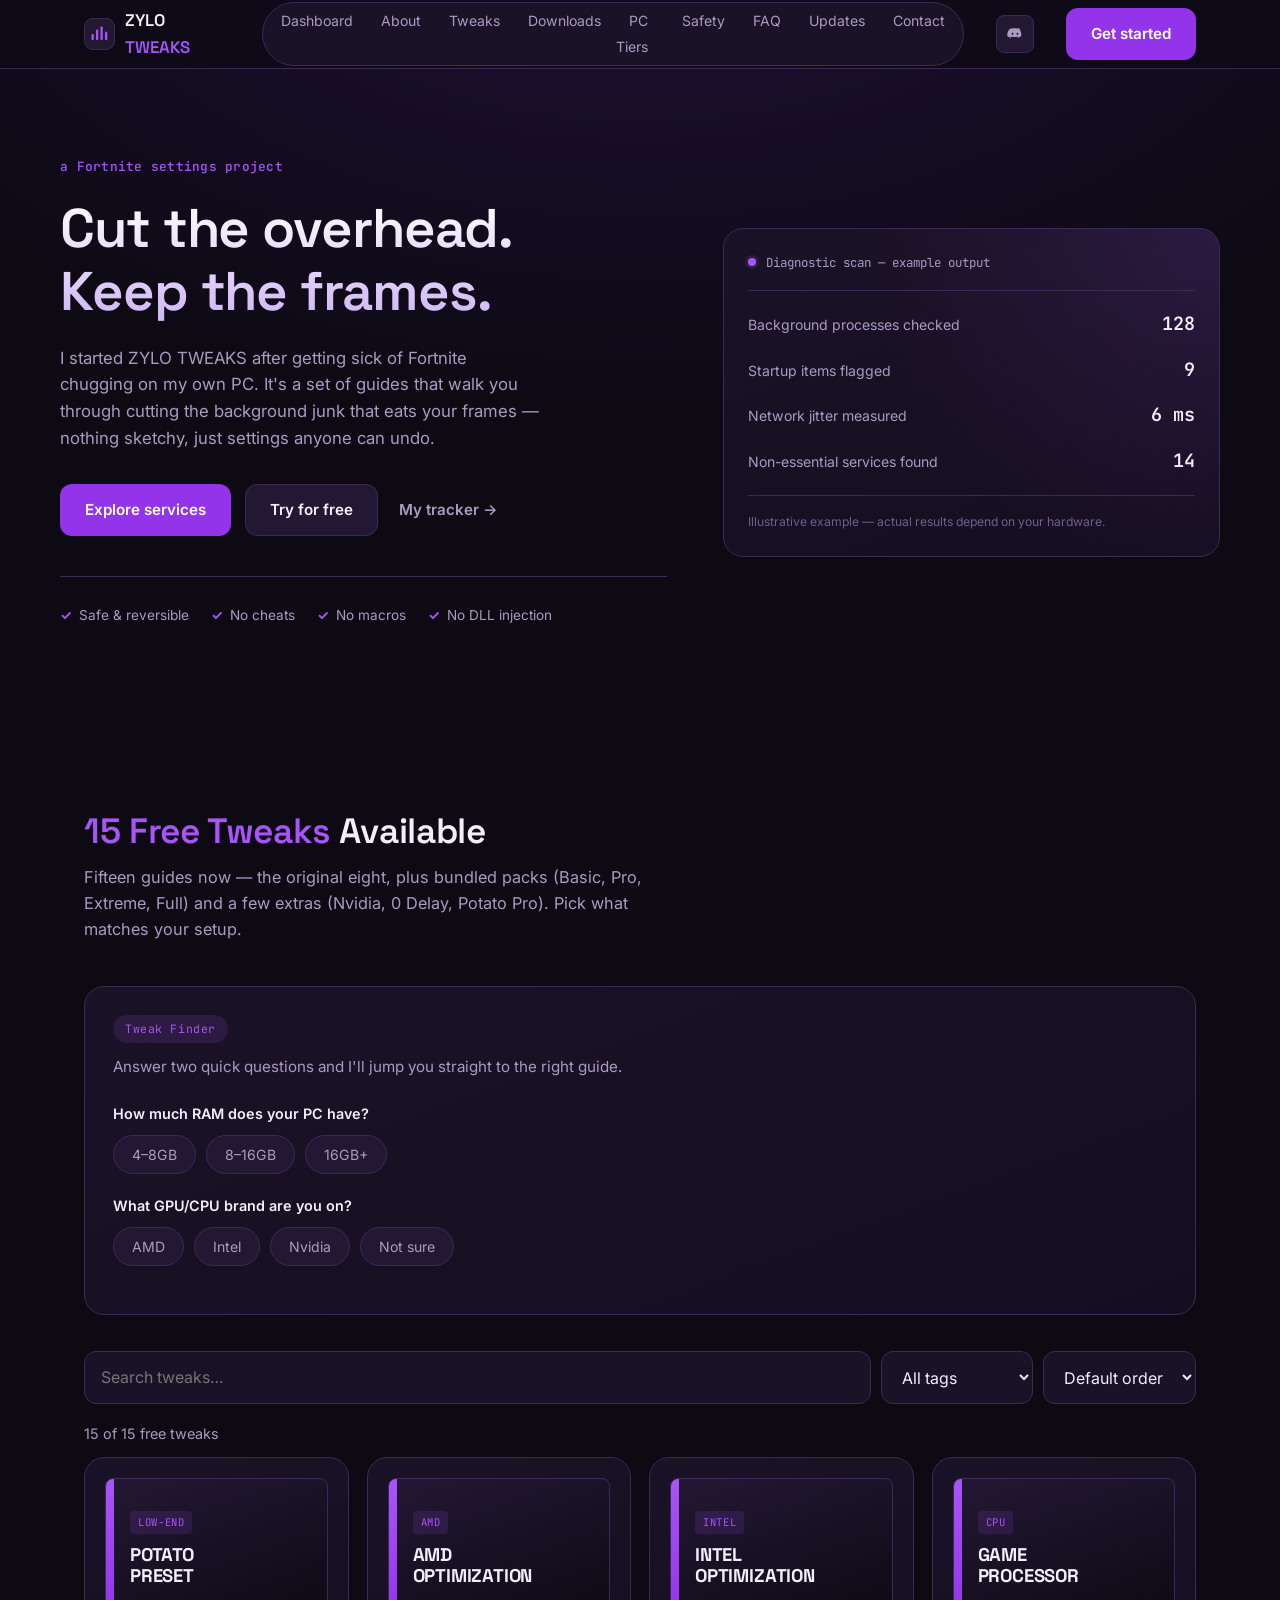
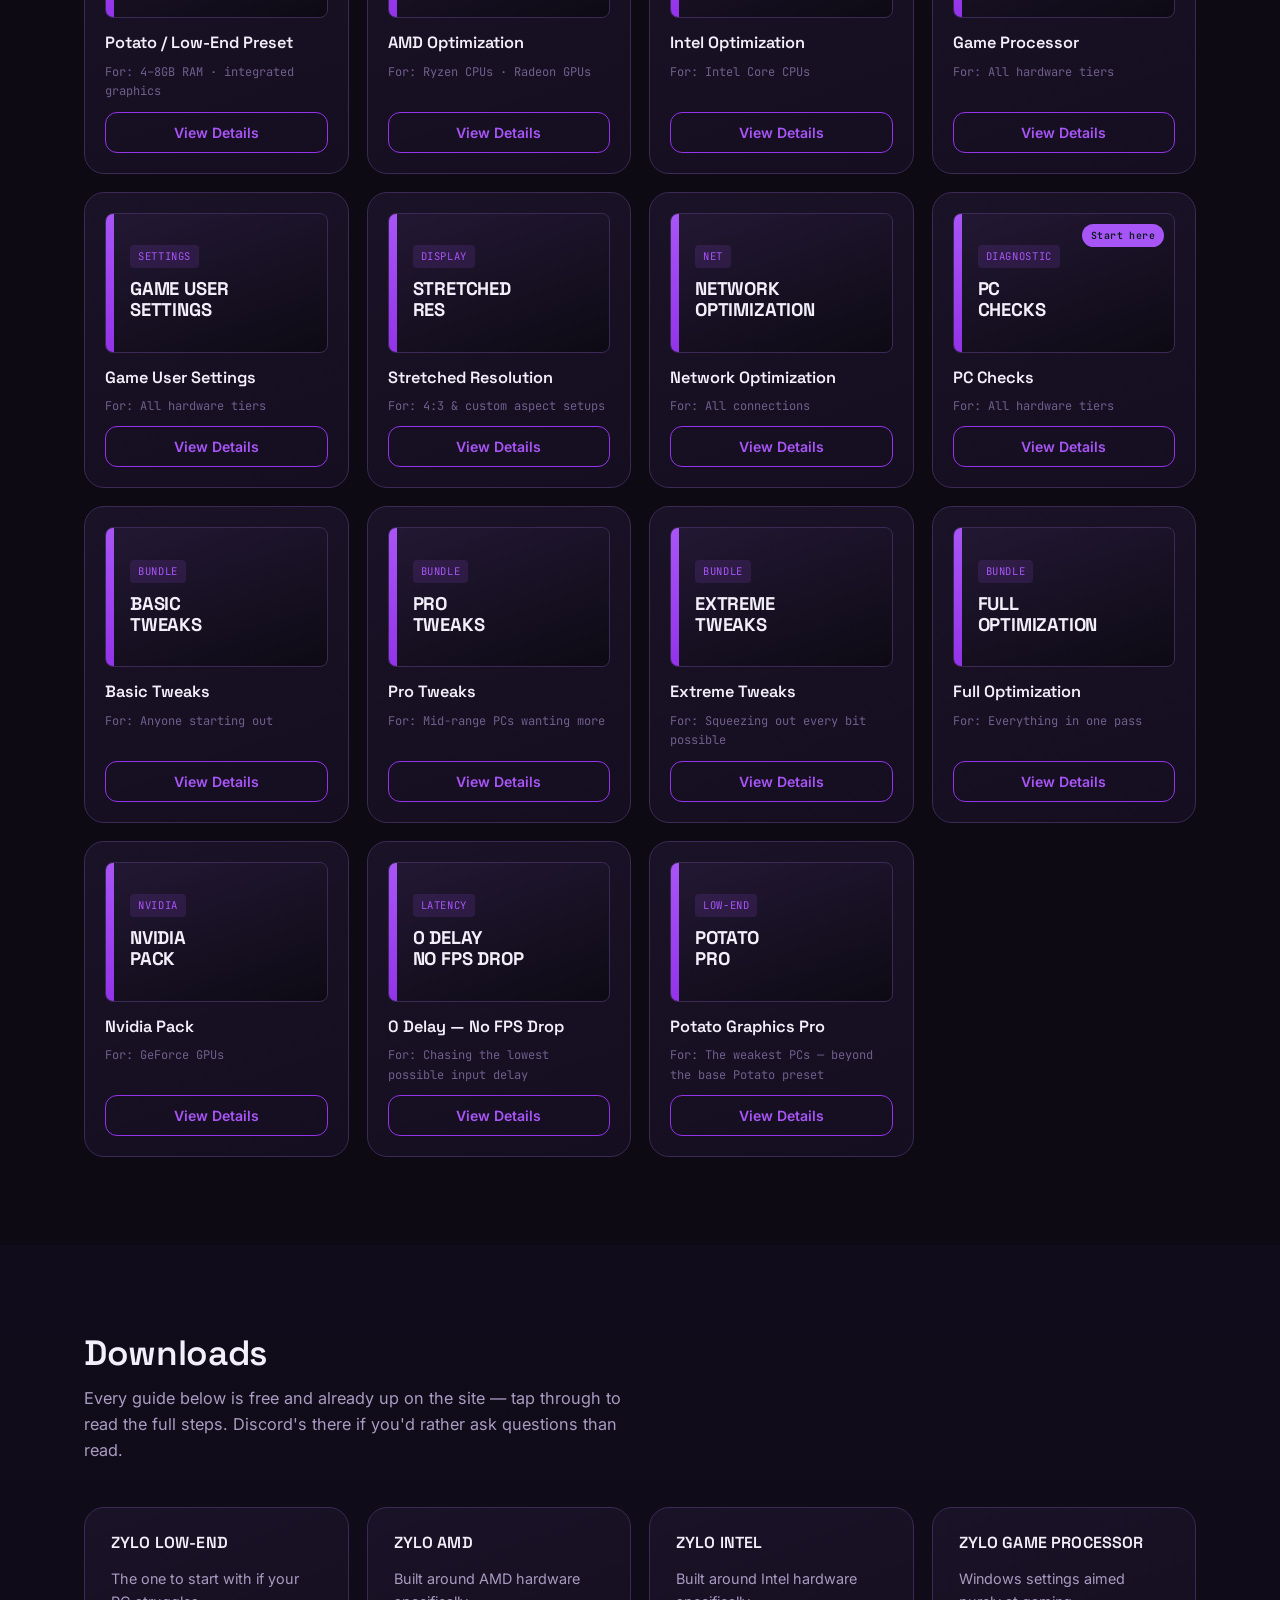
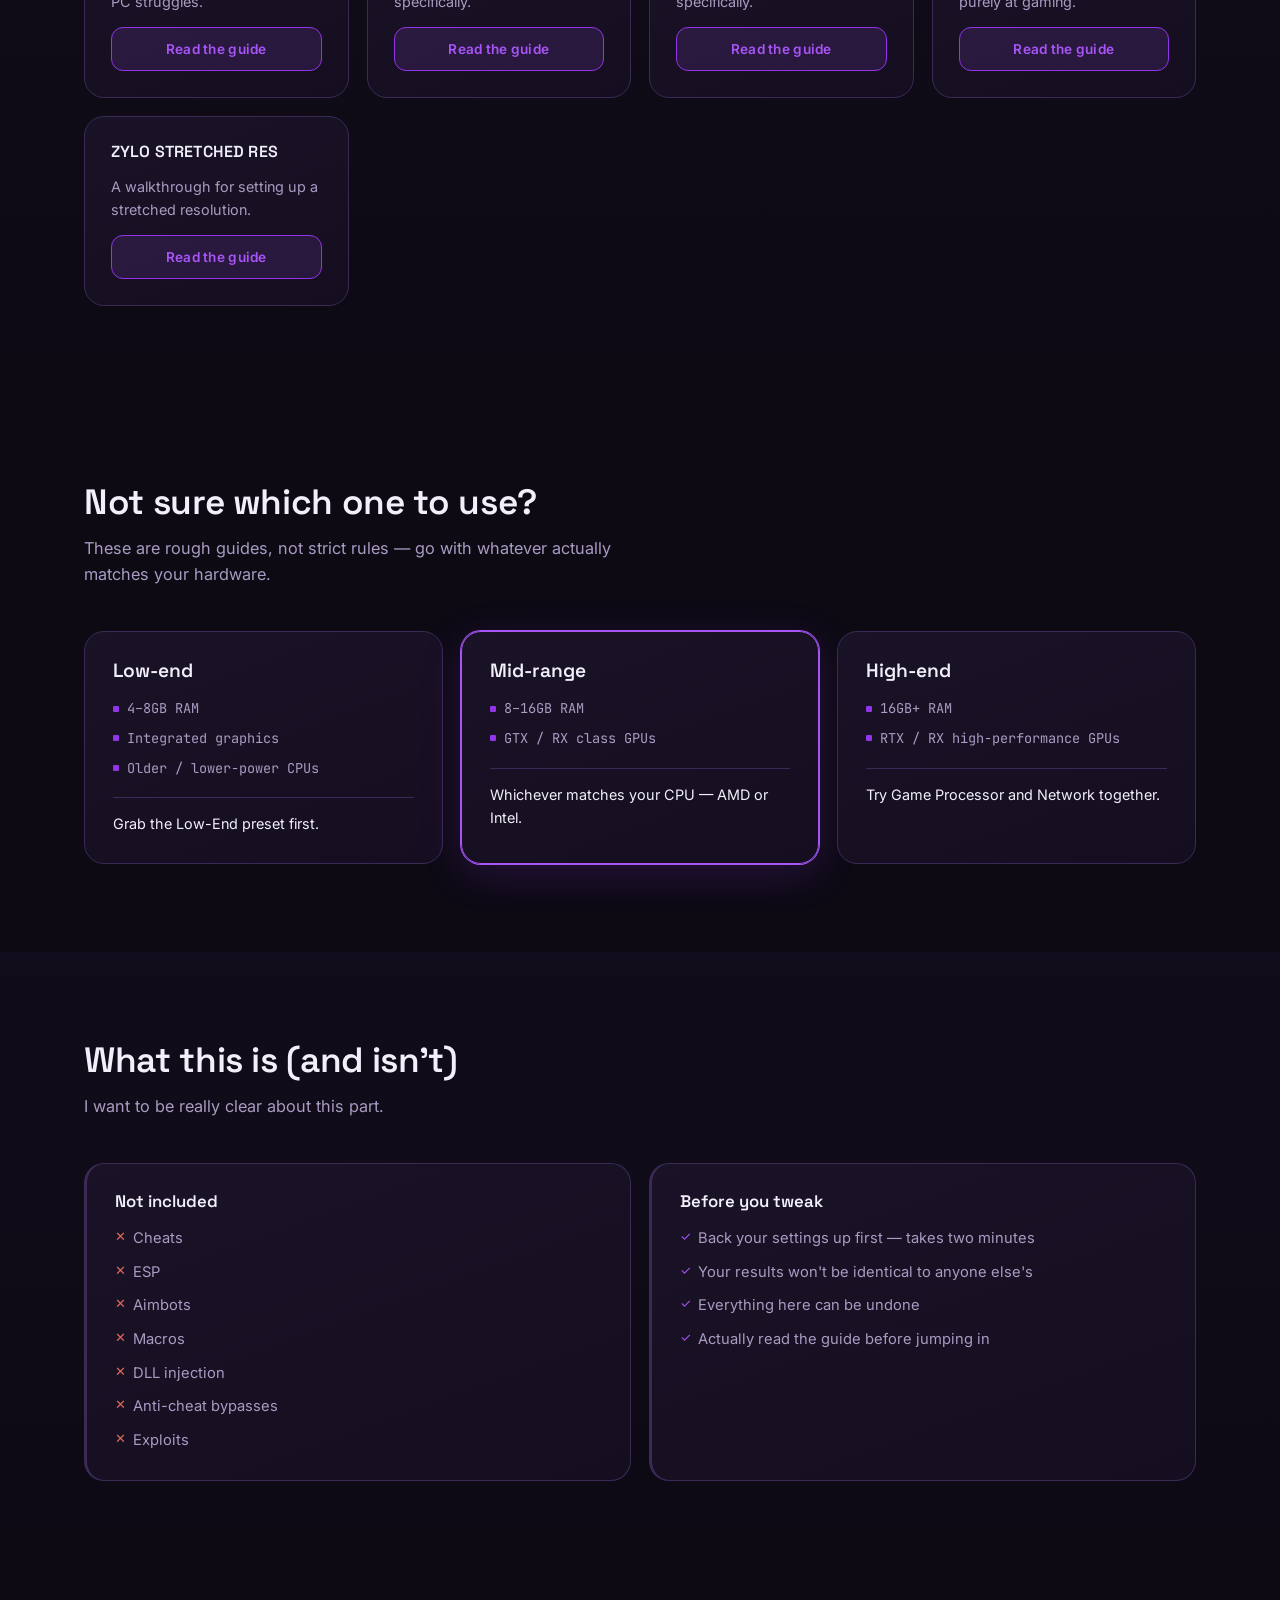
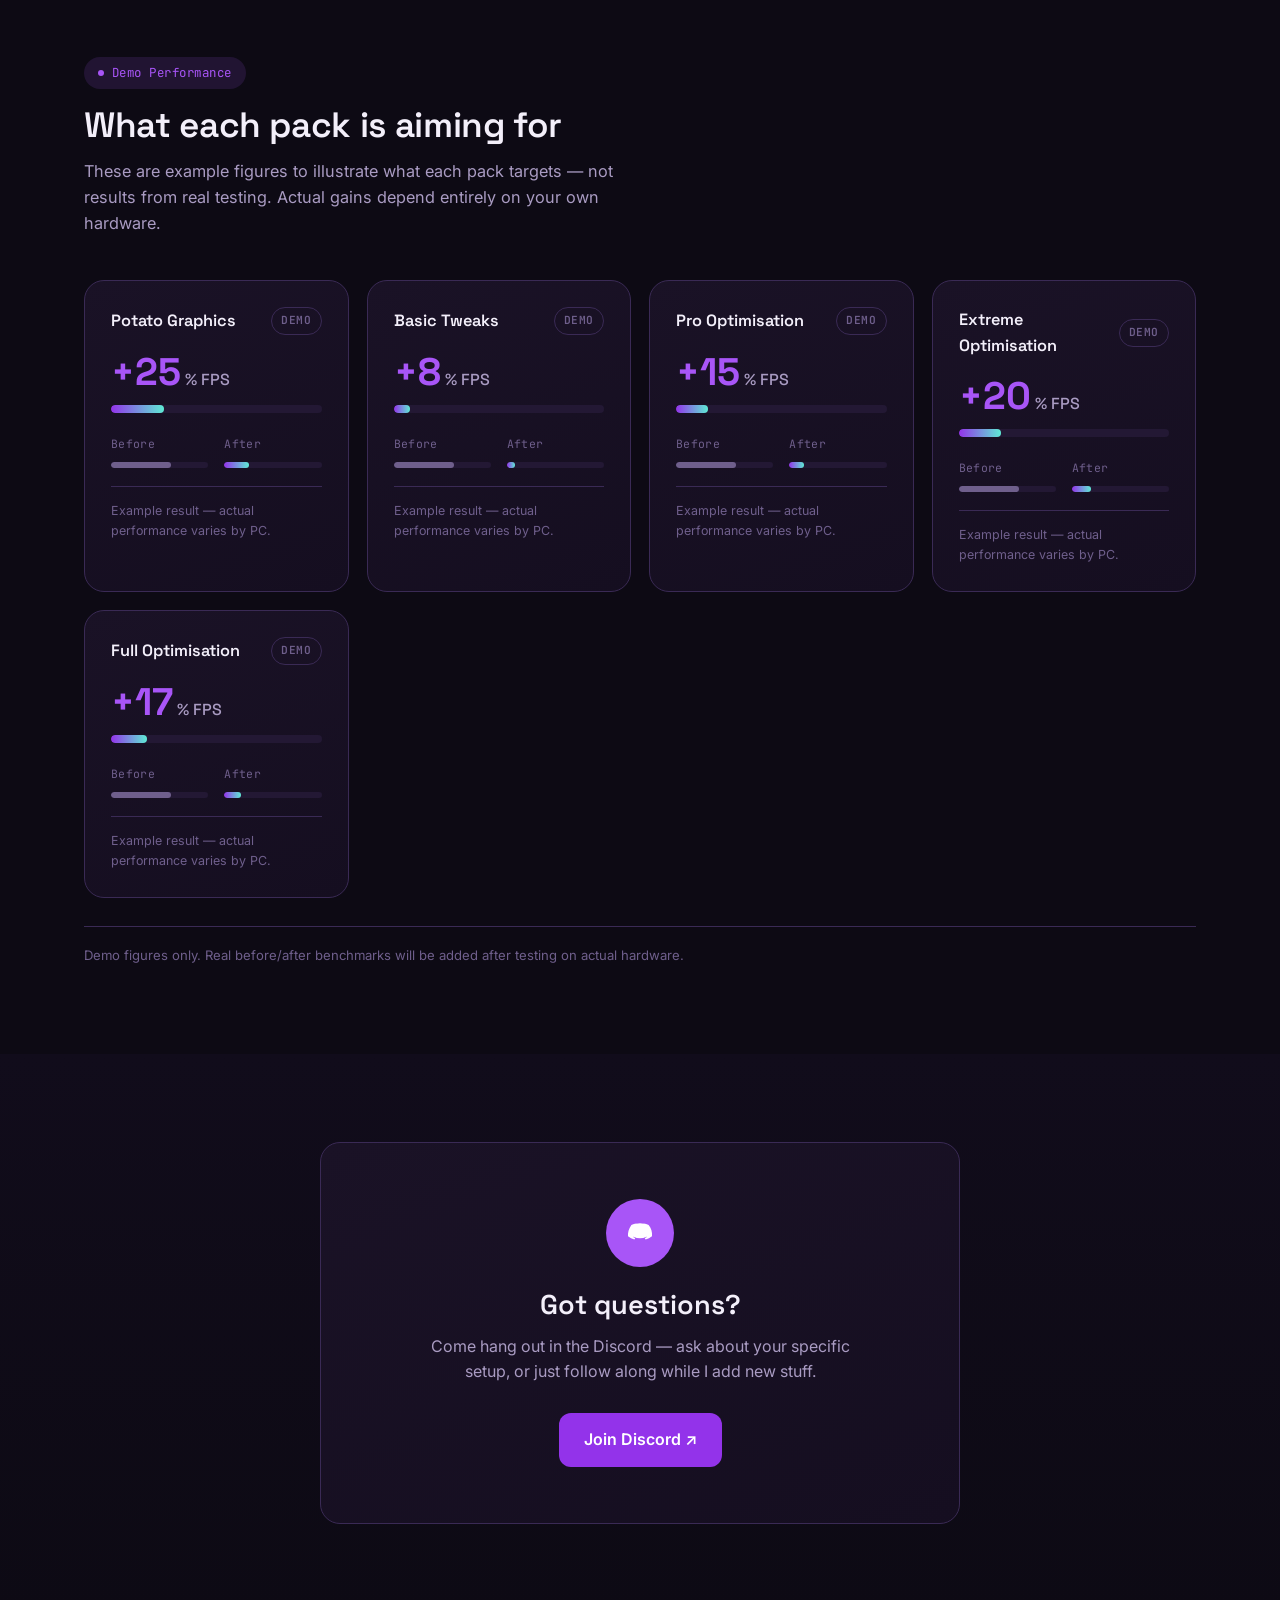
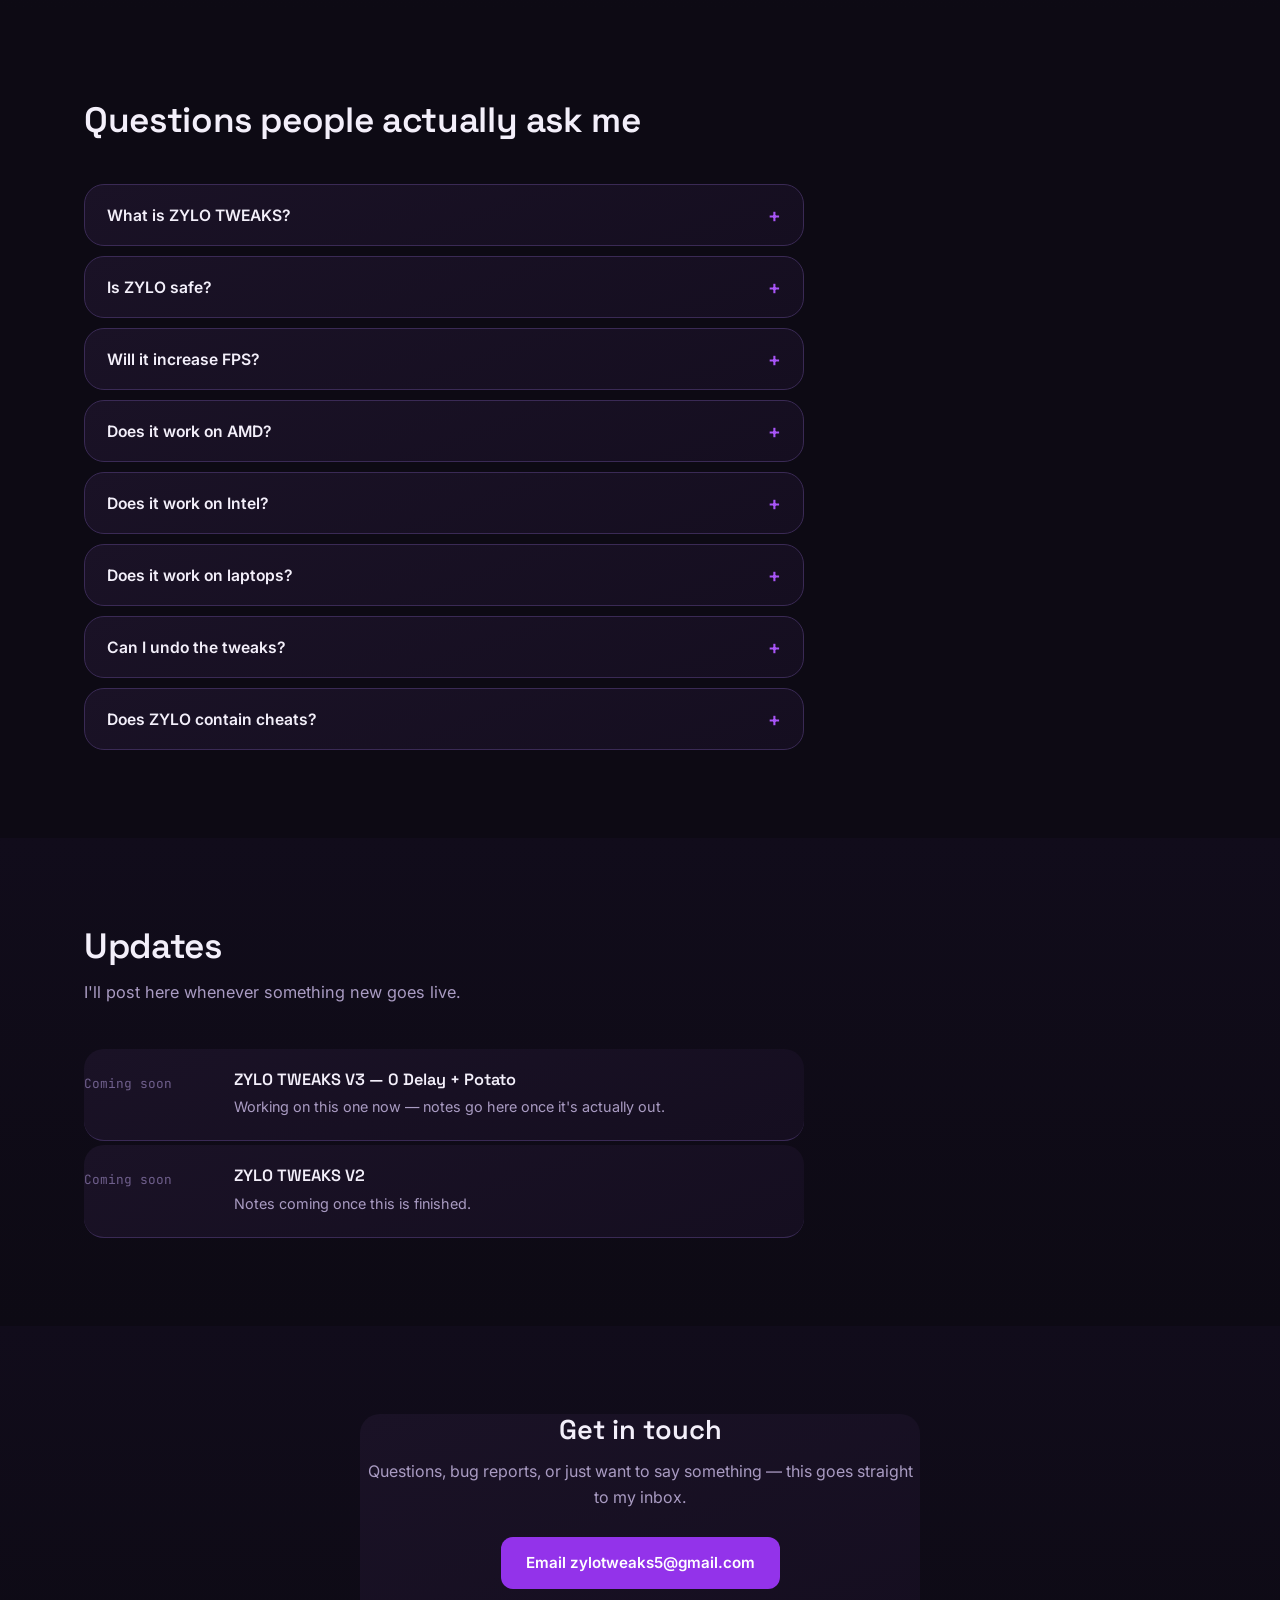
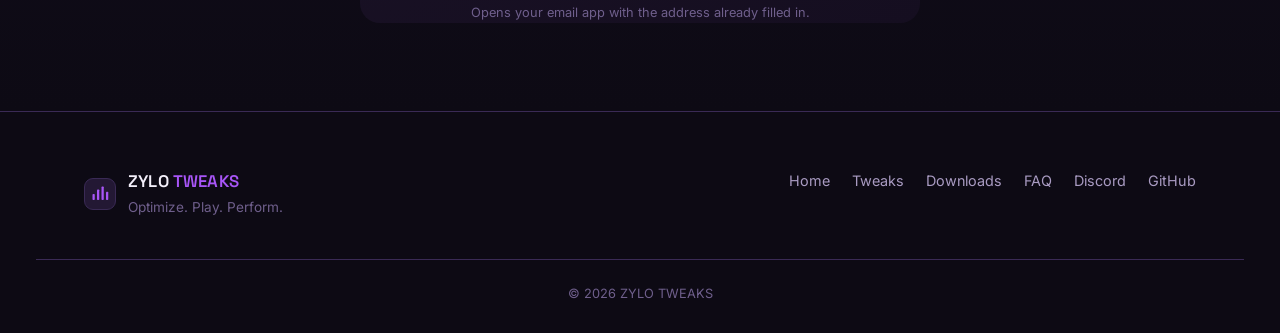
==== index.html @ cbea876d "Add files via upload" ====
<!DOCTYPE html>
<html lang="en">
<head>
<meta charset="UTF-8">
<meta name="viewport" content="width=device-width, initial-scale=1.0, viewport-fit=cover">
<title>ZYLO TWEAKS — Optimize. Play. Perform.</title>
<meta name="description" content="ZYLO TWEAKS — Fortnite PC settings guides that actually explain what they're doing, built for low-end, AMD and Intel setups.">

<!-- Social preview (Discord, Twitter, etc.) -->
<meta property="og:title" content="ZYLO TWEAKS — Optimize. Play. Perform.">
<meta property="og:description" content="Free Fortnite PC settings guides — low-end, AMD, Intel, network and more. Written steps, no scripts, nothing to download and run.">
<meta property="og:type" content="website">
<meta name="twitter:card" content="summary">
<meta name="twitter:title" content="ZYLO TWEAKS — Optimize. Play. Perform.">
<meta name="twitter:description" content="Free Fortnite PC settings guides — low-end, AMD, Intel, network and more.">

<!-- Favicon -->
<link rel="icon" type="image/png" href="[data-uri]">

<link rel="preconnect" href="https://fonts.googleapis.com">
<link rel="preconnect" href="https://fonts.gstatic.com" crossorigin>
<link href="https://fonts.googleapis.com/css2?family=Space+Grotesk:wght@500;600;700&family=Inter:wght@400;500;600;700&family=JetBrains+Mono:wght@400;500;600&display=swap" rel="stylesheet">
<link rel="stylesheet" href="style.css">
<link rel="stylesheet" href="theme-purple.css">
</head>
<body>

<!-- ===== NAVIGATION ===== -->
<header class="site-header" id="site-header">
  <nav class="nav">
    <a href="#top" class="nav-brand">
      <span class="brand-mark" aria-hidden="true">
        <svg viewBox="0 0 24 24" width="18" height="18">
          <rect x="2" y="12" width="3" height="8" rx="1" fill="currentColor"/>
          <rect x="8" y="6" width="3" height="14" rx="1" fill="currentColor"/>
          <rect x="14" y="2" width="3" height="18" rx="1" fill="currentColor"/>
          <rect x="20" y="9" width="3" height="11" rx="1" fill="currentColor"/>
        </svg>
      </span>
      <span class="brand-name">ZYLO <em>TWEAKS</em></span>
    </a>

    <ul class="nav-links" id="nav-links">
      <li><a href="dashboard.html">Dashboard</a></li>
      <li><a href="about.html">About</a></li>
      <li><a href="#tweaks">Tweaks</a></li>
      <li><a href="#downloads">Downloads</a></li>
      <li><a href="#tiers">PC Tiers</a></li>
      <li><a href="#safety">Safety</a></li>
      <li><a href="#faq">FAQ</a></li>
      <li><a href="#updates">Updates</a></li>
      <li><a href="#contact">Contact</a></li>
    </ul>

    <a href="https://discord.gg/zAaH8uxAG" class="icon-btn" aria-label="Discord" target="_blank" rel="noopener">
      <svg width="18" height="18" viewBox="0 0 24 24" fill="currentColor"><path d="M19.5 5.6a16.6 16.6 0 0 0-4-1.2l-.2.4a11.7 11.7 0 0 1 3.5 1.3 13.9 13.9 0 0 0-13.6 0 11.7 11.7 0 0 1 3.5-1.3l-.2-.4a16.6 16.6 0 0 0-4 1.2C2.2 8.6 1.5 11.6 1.7 14.5a16.7 16.7 0 0 0 5 2.6l.6-1a10.8 10.8 0 0 1-1.7-.9l.4-.3a12 12 0 0 0 10 0l.4.3a10.8 10.8 0 0 1-1.7.9l.6 1a16.7 16.7 0 0 0 5-2.6c.4-3.3-.4-6.3-2.3-8.9zM8.7 13.3c-.7 0-1.3-.7-1.3-1.5s.6-1.5 1.3-1.5 1.4.7 1.3 1.5c0 .8-.6 1.5-1.3 1.5zm6.6 0c-.7 0-1.3-.7-1.3-1.5s.6-1.5 1.3-1.5 1.3.7 1.3 1.5-.6 1.5-1.3 1.5z"/></svg>
    </a>
    <a href="#downloads" class="btn btn-solid nav-cta">Get started</a>

    <button class="hamburger" id="hamburger" aria-label="Toggle menu" aria-expanded="false" aria-controls="nav-links">
      <span></span><span></span><span></span>
    </button>
  </nav>
</header>

<main id="top">

  <!-- ===== HERO ===== -->
  <section class="hero">
    <div class="hero-inner">

      <div class="hero-copy">
        <p class="hero-eyebrow">a Fortnite settings project</p>
        <h1 class="hero-title">Cut the overhead.<br>Keep the frames.</h1>
        <p class="hero-desc">
          I started ZYLO TWEAKS after getting sick of Fortnite chugging on my own PC.
          It's a set of guides that walk you through cutting the background junk that eats
          your frames — nothing sketchy, just settings anyone can undo.
        </p>

        <div class="hero-actions">
          <a href="#tweaks" class="btn btn-primary">Explore services</a>
          <a href="https://discord.gg/zAaH8uxAG" class="btn btn-secondary" target="_blank" rel="noopener">Try for free</a>
          <a href="dashboard.html" class="btn btn-text">My tracker →</a>
        </div>

        <ul class="trust-bar">
          <li><span class="trust-icon">✓</span> Safe &amp; reversible</li>
          <li><span class="trust-icon">✓</span> No cheats</li>
          <li><span class="trust-icon">✓</span> No macros</li>
          <li><span class="trust-icon">✓</span> No DLL injection</li>
        </ul>
      </div>

      <div class="scan-panel" role="img" aria-label="Example diagnostic scan output">
        <div class="scan-head">
          <span class="scan-dot" aria-hidden="true"></span>
          <span>Diagnostic scan — example output</span>
        </div>
        <ul class="scan-rows">
          <li>
            <span class="scan-label">Background processes checked</span>
            <span class="scan-value" data-count-to="128">0</span>
          </li>
          <li>
            <span class="scan-label">Startup items flagged</span>
            <span class="scan-value" data-count-to="9">0</span>
          </li>
          <li>
            <span class="scan-label">Network jitter measured</span>
            <span class="scan-value" data-count-to="6" data-suffix=" ms">0</span>
          </li>
          <li>
            <span class="scan-label">Non-essential services found</span>
            <span class="scan-value" data-count-to="14">0</span>
          </li>
        </ul>
        <p class="scan-caption">Illustrative example — actual results depend on your hardware.</p>
      </div>

    </div>
  </section>

  <!-- ===== TWEAKS ===== -->
  <section class="section" id="tweaks">
    <div class="section-inner">
      <div class="section-head">
        <h2><span>15 Free Tweaks</span> Available</h2>
        <p>Fifteen guides now — the original eight, plus bundled packs (Basic, Pro, Extreme, Full) and a few extras (Nvidia, 0 Delay, Potato Pro). Pick what matches your setup.</p>
      </div>

      <div class="finder">
        <div class="finder-head">
          <span class="finder-badge">Tweak Finder</span>
          <p>Answer two quick questions and I'll jump you straight to the right guide.</p>
        </div>

        <div class="finder-body">
          <div class="finder-question">
            <label>How much RAM does your PC have?</label>
            <div class="finder-options" data-group="ram">
              <button type="button" class="finder-opt" data-value="low">4–8GB</button>
              <button type="button" class="finder-opt" data-value="mid">8–16GB</button>
              <button type="button" class="finder-opt" data-value="high">16GB+</button>
            </div>
          </div>

          <div class="finder-question">
            <label>What GPU/CPU brand are you on?</label>
            <div class="finder-options" data-group="brand">
              <button type="button" class="finder-opt" data-value="amd">AMD</button>
              <button type="button" class="finder-opt" data-value="intel">Intel</button>
              <button type="button" class="finder-opt" data-value="nvidia">Nvidia</button>
              <button type="button" class="finder-opt" data-value="unsure">Not sure</button>
            </div>
          </div>

          <div class="finder-result" id="finder-result" aria-live="polite"></div>
        </div>
      </div>

      <div class="card-grid">

        <article class="tweak-card">
          <div class="tweak-box">
            <span class="tweak-box-spine"></span>
            <span class="tweak-box-tag">LOW-END</span>
            <span class="tweak-box-title">POTATO<br>PRESET</span>
          </div>
          <h3>Potato / Low-End Preset</h3>
          <p class="tweak-meta">For: 4–8GB RAM · integrated graphics</p>
          <button class="btn btn-details" onclick="window.zyloOpenTweak && window.zyloOpenTweak('low-end')" data-open-tweak="low-end">View Details</button>
        </article>

        <article class="tweak-card">
          <div class="tweak-box">
            <span class="tweak-box-spine"></span>
            <span class="tweak-box-tag">AMD</span>
            <span class="tweak-box-title">AMD<br>OPTIMIZATION</span>
          </div>
          <h3>AMD Optimization</h3>
          <p class="tweak-meta">For: Ryzen CPUs · Radeon GPUs</p>
          <button class="btn btn-details" onclick="window.zyloOpenTweak && window.zyloOpenTweak('amd')" data-open-tweak="amd">View Details</button>
        </article>

        <article class="tweak-card">
          <div class="tweak-box">
            <span class="tweak-box-spine"></span>
            <span class="tweak-box-tag">INTEL</span>
            <span class="tweak-box-title">INTEL<br>OPTIMIZATION</span>
          </div>
          <h3>Intel Optimization</h3>
          <p class="tweak-meta">For: Intel Core CPUs</p>
          <button class="btn btn-details" onclick="window.zyloOpenTweak && window.zyloOpenTweak('intel')" data-open-tweak="intel">View Details</button>
        </article>

        <article class="tweak-card">
          <div class="tweak-box">
            <span class="tweak-box-spine"></span>
            <span class="tweak-box-tag">CPU</span>
            <span class="tweak-box-title">GAME<br>PROCESSOR</span>
          </div>
          <h3>Game Processor</h3>
          <p class="tweak-meta">For: All hardware tiers</p>
          <button class="btn btn-details" onclick="window.zyloOpenTweak && window.zyloOpenTweak('game-processor')" data-open-tweak="game-processor">View Details</button>
        </article>

        <article class="tweak-card">
          <div class="tweak-box">
            <span class="tweak-box-spine"></span>
            <span class="tweak-box-tag">SETTINGS</span>
            <span class="tweak-box-title">GAME USER<br>SETTINGS</span>
          </div>
          <h3>Game User Settings</h3>
          <p class="tweak-meta">For: All hardware tiers</p>
          <button class="btn btn-details" onclick="window.zyloOpenTweak && window.zyloOpenTweak('game-settings')" data-open-tweak="game-settings">View Details</button>
        </article>

        <article class="tweak-card">
          <div class="tweak-box">
            <span class="tweak-box-spine"></span>
            <span class="tweak-box-tag">DISPLAY</span>
            <span class="tweak-box-title">STRETCHED<br>RES</span>
          </div>
          <h3>Stretched Resolution</h3>
          <p class="tweak-meta">For: 4:3 &amp; custom aspect setups</p>
          <button class="btn btn-details" onclick="window.zyloOpenTweak && window.zyloOpenTweak('stretched-res')" data-open-tweak="stretched-res">View Details</button>
        </article>

        <article class="tweak-card">
          <div class="tweak-box">
            <span class="tweak-box-spine"></span>
            <span class="tweak-box-tag">NET</span>
            <span class="tweak-box-title">NETWORK<br>OPTIMIZATION</span>
          </div>
          <h3>Network Optimization</h3>
          <p class="tweak-meta">For: All connections</p>
          <button class="btn btn-details" onclick="window.zyloOpenTweak && window.zyloOpenTweak('network')" data-open-tweak="network">View Details</button>
        </article>

        <article class="tweak-card">
          <div class="tweak-box">
            <span class="tweak-box-badge">Start here</span>
            <span class="tweak-box-spine"></span>
            <span class="tweak-box-tag">DIAGNOSTIC</span>
            <span class="tweak-box-title">PC<br>CHECKS</span>
          </div>
          <h3>PC Checks</h3>
          <p class="tweak-meta">For: All hardware tiers</p>
          <button class="btn btn-details" onclick="window.zyloOpenTweak && window.zyloOpenTweak('pc-checks')" data-open-tweak="pc-checks">View Details</button>
        </article>

        <article class="tweak-card">
          <div class="tweak-box">
            <span class="tweak-box-spine"></span>
            <span class="tweak-box-tag">BUNDLE</span>
            <span class="tweak-box-title">BASIC<br>TWEAKS</span>
          </div>
          <h3>Basic Tweaks</h3>
          <p class="tweak-meta">For: Anyone starting out</p>
          <button class="btn btn-details" onclick="window.zyloOpenTweak && window.zyloOpenTweak('basic')" data-open-tweak="basic">View Details</button>
        </article>

        <article class="tweak-card">
          <div class="tweak-box">
            <span class="tweak-box-spine"></span>
            <span class="tweak-box-tag">BUNDLE</span>
            <span class="tweak-box-title">PRO<br>TWEAKS</span>
          </div>
          <h3>Pro Tweaks</h3>
          <p class="tweak-meta">For: Mid-range PCs wanting more</p>
          <button class="btn btn-details" onclick="window.zyloOpenTweak && window.zyloOpenTweak('pro')" data-open-tweak="pro">View Details</button>
        </article>

        <article class="tweak-card">
          <div class="tweak-box">
            <span class="tweak-box-spine"></span>
            <span class="tweak-box-tag">BUNDLE</span>
            <span class="tweak-box-title">EXTREME<br>TWEAKS</span>
          </div>
          <h3>Extreme Tweaks</h3>
          <p class="tweak-meta">For: Squeezing out every bit possible</p>
          <button class="btn btn-details" onclick="window.zyloOpenTweak && window.zyloOpenTweak('extreme')" data-open-tweak="extreme">View Details</button>
        </article>

        <article class="tweak-card">
          <div class="tweak-box">
            <span class="tweak-box-spine"></span>
            <span class="tweak-box-tag">BUNDLE</span>
            <span class="tweak-box-title">FULL<br>OPTIMIZATION</span>
          </div>
          <h3>Full Optimization</h3>
          <p class="tweak-meta">For: Everything in one pass</p>
          <button class="btn btn-details" onclick="window.zyloOpenTweak && window.zyloOpenTweak('full-optimization')" data-open-tweak="full-optimization">View Details</button>
        </article>

        <article class="tweak-card">
          <div class="tweak-box">
            <span class="tweak-box-spine"></span>
            <span class="tweak-box-tag">NVIDIA</span>
            <span class="tweak-box-title">NVIDIA<br>PACK</span>
          </div>
          <h3>Nvidia Pack</h3>
          <p class="tweak-meta">For: GeForce GPUs</p>
          <button class="btn btn-details" onclick="window.zyloOpenTweak && window.zyloOpenTweak('nvidia')" data-open-tweak="nvidia">View Details</button>
        </article>

        <article class="tweak-card">
          <div class="tweak-box">
            <span class="tweak-box-spine"></span>
            <span class="tweak-box-tag">LATENCY</span>
            <span class="tweak-box-title">0 DELAY<br>NO FPS DROP</span>
          </div>
          <h3>0 Delay — No FPS Drop</h3>
          <p class="tweak-meta">For: Chasing the lowest possible input delay</p>
          <button class="btn btn-details" onclick="window.zyloOpenTweak && window.zyloOpenTweak('zero-delay')" data-open-tweak="zero-delay">View Details</button>
        </article>

        <article class="tweak-card">
          <div class="tweak-box">
            <span class="tweak-box-spine"></span>
            <span class="tweak-box-tag">LOW-END</span>
            <span class="tweak-box-title">POTATO<br>PRO</span>
          </div>
          <h3>Potato Graphics Pro</h3>
          <p class="tweak-meta">For: The weakest PCs — beyond the base Potato preset</p>
          <button class="btn btn-details" onclick="window.zyloOpenTweak && window.zyloOpenTweak('potato-pro')" data-open-tweak="potato-pro">View Details</button>
        </article>

      </div>
    </div>
  </section>

  <!-- ===== DOWNLOADS ===== -->
  <section class="section section-alt" id="downloads">
    <div class="section-inner">
      <div class="section-head">
        <h2>Downloads</h2>
        <p>Every guide below is free and already up on the site — tap through to read the full steps. Discord's there if you'd rather ask questions than read.</p>
      </div>

      <div class="download-grid">

        <div class="download-card">
          <h3>ZYLO LOW-END</h3>
          <p>The one to start with if your PC struggles.</p>
          <button class="btn btn-download-live" data-open-tweak="low-end" onclick="window.zyloOpenTweak && window.zyloOpenTweak('low-end')">Read the guide</button>
        </div>

        <div class="download-card">
          <h3>ZYLO AMD</h3>
          <p>Built around AMD hardware specifically.</p>
          <button class="btn btn-download-live" data-open-tweak="amd" onclick="window.zyloOpenTweak && window.zyloOpenTweak('amd')">Read the guide</button>
        </div>

        <div class="download-card">
          <h3>ZYLO INTEL</h3>
          <p>Built around Intel hardware specifically.</p>
          <button class="btn btn-download-live" data-open-tweak="intel" onclick="window.zyloOpenTweak && window.zyloOpenTweak('intel')">Read the guide</button>
        </div>

        <div class="download-card">
          <h3>ZYLO GAME PROCESSOR</h3>
          <p>Windows settings aimed purely at gaming.</p>
          <button class="btn btn-download-live" data-open-tweak="game-processor" onclick="window.zyloOpenTweak && window.zyloOpenTweak('game-processor')">Read the guide</button>
        </div>

        <div class="download-card">
          <h3>ZYLO STRETCHED RES</h3>
          <p>A walkthrough for setting up a stretched resolution.</p>
          <button class="btn btn-download-live" data-open-tweak="stretched-res" onclick="window.zyloOpenTweak && window.zyloOpenTweak('stretched-res')">Read the guide</button>
        </div>

      </div>
    </div>
  </section>

  <!-- ===== PC TIERS ===== -->
  <section class="section" id="tiers">
    <div class="section-inner">
      <div class="section-head">
        <h2>Not sure which one to use?</h2>
        <p>These are rough guides, not strict rules — go with whatever actually matches your hardware.</p>
      </div>

      <div class="tier-grid">

        <div class="tier-card">
          <h3>Low-end</h3>
          <ul class="tier-specs">
            <li>4–8GB RAM</li>
            <li>Integrated graphics</li>
            <li>Older / lower-power CPUs</li>
          </ul>
          <p class="tier-rec">Grab the Low-End preset first.</p>
        </div>

        <div class="tier-card tier-featured">
          <h3>Mid-range</h3>
          <ul class="tier-specs">
            <li>8–16GB RAM</li>
            <li>GTX / RX class GPUs</li>
          </ul>
          <p class="tier-rec">Whichever matches your CPU — AMD or Intel.</p>
        </div>

        <div class="tier-card">
          <h3>High-end</h3>
          <ul class="tier-specs">
            <li>16GB+ RAM</li>
            <li>RTX / RX high-performance GPUs</li>
          </ul>
          <p class="tier-rec">Try Game Processor and Network together.</p>
        </div>

      </div>
    </div>
  </section>

  <!-- ===== SAFETY ===== -->
  <section class="section section-alt" id="safety">
    <div class="section-inner safety-inner">
      <div class="section-head">
        <h2>What this is (and isn't)</h2>
        <p>I want to be really clear about this part.</p>
      </div>

      <div class="safety-grid">
        <div class="safety-col safety-no">
          <h3>Not included</h3>
          <ul>
            <li>Cheats</li>
            <li>ESP</li>
            <li>Aimbots</li>
            <li>Macros</li>
            <li>DLL injection</li>
            <li>Anti-cheat bypasses</li>
            <li>Exploits</li>
          </ul>
        </div>
        <div class="safety-col safety-yes">
          <h3>Before you tweak</h3>
          <ul>
            <li>Back your settings up first — takes two minutes</li>
            <li>Your results won't be identical to anyone else's</li>
            <li>Everything here can be undone</li>
            <li>Actually read the guide before jumping in</li>
          </ul>
        </div>
      </div>
    </div>
  </section>

  <!-- ===== DEMO PERFORMANCE (illustrative only — not real benchmarks) ===== -->
  <section class="section" id="performance">
    <div class="section-inner">
      <div class="section-head">
        <div class="demo-label">
          <span class="demo-dot" aria-hidden="true"></span> Demo Performance
        </div>
        <h2>What each pack is aiming for</h2>
        <p>These are example figures to illustrate what each pack targets — not results from real testing. Actual gains depend entirely on your own hardware.</p>
      </div>

      <div class="perf-grid">

        <div class="perf-card">
          <div class="perf-head">
            <span class="perf-game">Potato Graphics</span>
            <span class="perf-badge">DEMO</span>
          </div>
          <div class="perf-percent" data-percent="25">+25<span>% FPS</span></div>
          <div class="perf-bar-track">
            <div class="perf-bar-fill" data-fill="25"></div>
          </div>
          <div class="perf-ba">
            <div class="perf-ba-col">
              <span class="perf-ba-label">Before</span>
              <div class="perf-ba-track"><div class="perf-ba-fill perf-ba-before"></div></div>
            </div>
            <div class="perf-ba-col">
              <span class="perf-ba-label">After</span>
              <div class="perf-ba-track"><div class="perf-ba-fill perf-ba-after" data-fill="25"></div></div>
            </div>
          </div>
          <p class="perf-note">Example result — actual performance varies by PC.</p>
        </div>

        <div class="perf-card">
          <div class="perf-head">
            <span class="perf-game">Basic Tweaks</span>
            <span class="perf-badge">DEMO</span>
          </div>
          <div class="perf-percent" data-percent="8">+8<span>% FPS</span></div>
          <div class="perf-bar-track">
            <div class="perf-bar-fill" data-fill="8"></div>
          </div>
          <div class="perf-ba">
            <div class="perf-ba-col">
              <span class="perf-ba-label">Before</span>
              <div class="perf-ba-track"><div class="perf-ba-fill perf-ba-before"></div></div>
            </div>
            <div class="perf-ba-col">
              <span class="perf-ba-label">After</span>
              <div class="perf-ba-track"><div class="perf-ba-fill perf-ba-after" data-fill="8"></div></div>
            </div>
          </div>
          <p class="perf-note">Example result — actual performance varies by PC.</p>
        </div>

        <div class="perf-card">
          <div class="perf-head">
            <span class="perf-game">Pro Optimisation</span>
            <span class="perf-badge">DEMO</span>
          </div>
          <div class="perf-percent" data-percent="15">+15<span>% FPS</span></div>
          <div class="perf-bar-track">
            <div class="perf-bar-fill" data-fill="15"></div>
          </div>
          <div class="perf-ba">
            <div class="perf-ba-col">
              <span class="perf-ba-label">Before</span>
              <div class="perf-ba-track"><div class="perf-ba-fill perf-ba-before"></div></div>
            </div>
            <div class="perf-ba-col">
              <span class="perf-ba-label">After</span>
              <div class="perf-ba-track"><div class="perf-ba-fill perf-ba-after" data-fill="15"></div></div>
            </div>
          </div>
          <p class="perf-note">Example result — actual performance varies by PC.</p>
        </div>

        <div class="perf-card">
          <div class="perf-head">
            <span class="perf-game">Extreme Optimisation</span>
            <span class="perf-badge">DEMO</span>
          </div>
          <div class="perf-percent" data-percent="20">+20<span>% FPS</span></div>
          <div class="perf-bar-track">
            <div class="perf-bar-fill" data-fill="20"></div>
          </div>
          <div class="perf-ba">
            <div class="perf-ba-col">
              <span class="perf-ba-label">Before</span>
              <div class="perf-ba-track"><div class="perf-ba-fill perf-ba-before"></div></div>
            </div>
            <div class="perf-ba-col">
              <span class="perf-ba-label">After</span>
              <div class="perf-ba-track"><div class="perf-ba-fill perf-ba-after" data-fill="20"></div></div>
            </div>
          </div>
          <p class="perf-note">Example result — actual performance varies by PC.</p>
        </div>

        <div class="perf-card">
          <div class="perf-head">
            <span class="perf-game">Full Optimisation</span>
            <span class="perf-badge">DEMO</span>
          </div>
          <div class="perf-percent" data-percent="17">+17<span>% FPS</span></div>
          <div class="perf-bar-track">
            <div class="perf-bar-fill" data-fill="17"></div>
          </div>
          <div class="perf-ba">
            <div class="perf-ba-col">
              <span class="perf-ba-label">Before</span>
              <div class="perf-ba-track"><div class="perf-ba-fill perf-ba-before"></div></div>
            </div>
            <div class="perf-ba-col">
              <span class="perf-ba-label">After</span>
              <div class="perf-ba-track"><div class="perf-ba-fill perf-ba-after" data-fill="17"></div></div>
            </div>
          </div>
          <p class="perf-note">Example result — actual performance varies by PC.</p>
        </div>

      </div>

      <p class="perf-caption">Demo figures only. Real before/after benchmarks will be added after testing on actual hardware.</p>
    </div>
  </section>

  <!-- ===== DISCORD CTA ===== -->
  <section class="section section-alt" id="discord-cta">
    <div class="section-inner">
      <div class="discord-panel">
        <div class="discord-icon" aria-hidden="true">
          <svg viewBox="0 0 24 24" width="30" height="30" fill="none">
            <path d="M9 12c0 .8-.6 1.5-1.4 1.5S6.2 12.8 6.2 12s.6-1.5 1.4-1.5S9 11.2 9 12zM17.8 12c0 .8-.6 1.5-1.4 1.5s-1.4-.7-1.4-1.5.6-1.5 1.4-1.5 1.4.7 1.4 1.5z" fill="#06181c"/>
            <path d="M18.9 5.5A16.9 16.9 0 0 0 15 4.3l-.2.3a12.9 12.9 0 0 1 3.5 1.3 13.9 13.9 0 0 0-12.6 0A12.9 12.9 0 0 1 9.2 4.6L9 4.3a16.9 16.9 0 0 0-3.9 1.2C2.9 8.6 2.2 11.6 2.4 14.6a17 17 0 0 0 5.1 2.6l.7-1.1a10.9 10.9 0 0 1-1.8-.9l.4-.3a12.2 12.2 0 0 0 10.4 0l.4.3c-.6.3-1.2.6-1.8.9l.7 1.1a17 17 0 0 0 5.1-2.6c.3-3.4-.6-6.4-2.7-9.1z" fill="#06181c"/>
          </svg>
        </div>
        <h2>Got questions?</h2>
        <p>Come hang out in the Discord — ask about your specific setup, or just follow along while I add new stuff.</p>
        <a href="https://discord.gg/zAaH8uxAG" class="btn btn-primary discord-btn" target="_blank" rel="noopener">Join Discord ↗</a>
      </div>
    </div>
  </section>

  <!-- ===== FAQ ===== -->
  <section class="section" id="faq">
    <div class="section-inner">
      <div class="section-head">
        <h2>Questions people actually ask me</h2>
      </div>

      <div class="faq-list">

        <div class="faq-item">
          <button class="faq-question">
            What is ZYLO TWEAKS?
            <span class="faq-toggle">+</span>
          </button>
          <div class="faq-answer">
            <p>A bunch of settings guides for Fortnite, mainly aimed at people running weaker PCs. I built it because I couldn't find guides that actually explained why each setting mattered.</p>
          </div>
        </div>

        <div class="faq-item">
          <button class="faq-question">
            Is ZYLO safe?
            <span class="faq-toggle">+</span>
          </button>
          <div class="faq-answer">
            <p>Yeah — everything is just a normal Windows or in-game setting. Nothing touches game files, nothing goes near the anti-cheat.</p>
          </div>
        </div>

        <div class="faq-item">
          <button class="faq-question">
            Will it increase FPS?
            <span class="faq-toggle">+</span>
          </button>
          <div class="faq-answer">
            <p>It can, but I'm not going to promise you a number — it really depends on your PC and what else is running in the background.</p>
          </div>
        </div>

        <div class="faq-item">
          <button class="faq-question">
            Does it work on AMD?
            <span class="faq-toggle">+</span>
          </button>
          <div class="faq-answer">
            <p>Yep — that's exactly what the AMD guide is for.</p>
          </div>
        </div>

        <div class="faq-item">
          <button class="faq-question">
            Does it work on Intel?
            <span class="faq-toggle">+</span>
          </button>
          <div class="faq-answer">
            <p>Yep, same deal but for Intel — check out that guide.</p>
          </div>
        </div>

        <div class="faq-item">
          <button class="faq-question">
            Does it work on laptops?
            <span class="faq-toggle">+</span>
          </button>
          <div class="faq-answer">
            <p>Mostly. Laptops are trickier because of thermals and battery settings, so just don't expect identical results to a desktop.</p>
          </div>
        </div>

        <div class="faq-item">
          <button class="faq-question">
            Can I undo the tweaks?
            <span class="faq-toggle">+</span>
          </button>
          <div class="faq-answer">
            <p>Yes, always. Back your settings up first and you can flip everything back whenever you want.</p>
          </div>
        </div>

        <div class="faq-item">
          <button class="faq-question">
            Does ZYLO contain cheats?
            <span class="faq-toggle">+</span>
          </button>
          <div class="faq-answer">
            <p>No. None of that stuff — no cheats, no ESP, no macros, nothing that touches anti-cheat. Just settings.</p>
          </div>
        </div>

      </div>
    </div>
  </section>

  <!-- ===== UPDATES ===== -->
  <section class="section section-alt" id="updates">
    <div class="section-inner">
      <div class="section-head">
        <h2>Updates</h2>
        <p>I'll post here whenever something new goes live.</p>
      </div>

      <div class="update-list">

        <div class="update-item">
          <div class="update-date">Coming soon</div>
          <div class="update-body">
            <h3>ZYLO TWEAKS V3 — 0 Delay + Potato</h3>
            <p>Working on this one now — notes go here once it's actually out.</p>
          </div>
        </div>

        <div class="update-item">
          <div class="update-date">Coming soon</div>
          <div class="update-body">
            <h3>ZYLO TWEAKS V2</h3>
            <p>Notes coming once this is finished.</p>
          </div>
        </div>

      </div>
    </div>
  </section>

  <!-- ===== CONTACT ===== -->
  <section class="section section-alt" id="contact">
    <div class="section-inner">
      <div class="contact-panel">
        <h2>Get in touch</h2>
        <p>Questions, bug reports, or just want to say something — this goes straight to my inbox.</p>
        <a
          href="mailto:zylotweaks5@gmail.com?subject=ZYLO%20TWEAKS%20—%20message%20from%20the%20site"
          class="btn btn-primary contact-btn"
        >
          Email zylotweaks5@gmail.com
        </a>
        <p class="contact-note">Opens your email app with the address already filled in.</p>
      </div>
    </div>
  </section>

</main>

<!-- ===== FOOTER ===== -->
<footer class="site-footer">
  <div class="footer-inner">
    <div class="footer-brand">
      <span class="brand-mark" aria-hidden="true">
        <svg viewBox="0 0 24 24" width="18" height="18">
          <rect x="2" y="12" width="3" height="8" rx="1" fill="currentColor"/>
          <rect x="8" y="6" width="3" height="14" rx="1" fill="currentColor"/>
          <rect x="14" y="2" width="3" height="18" rx="1" fill="currentColor"/>
          <rect x="20" y="9" width="3" height="11" rx="1" fill="currentColor"/>
        </svg>
      </span>
      <div>
        <div class="brand-name">ZYLO <em>TWEAKS</em></div>
        <p>Optimize. Play. Perform.</p>
      </div>
    </div>

    <ul class="footer-links">
      <li><a href="#top">Home</a></li>
      <li><a href="#tweaks">Tweaks</a></li>
      <li><a href="#downloads">Downloads</a></li>
      <li><a href="#faq">FAQ</a></li>
      <li><a href="https://discord.gg/zAaH8uxAG" target="_blank" rel="noopener">Discord</a></li>
      <li><a href="#">GitHub</a></li>
    </ul>
  </div>
  <div class="footer-bottom">© 2026 ZYLO TWEAKS</div>
</footer>

<!-- ===== TWEAK GUIDE MODAL ===== -->
<div class="tweak-modal" id="tweak-modal" aria-hidden="true">
  <div class="tweak-modal-backdrop" data-close-modal onclick="window.zyloCloseTweak && window.zyloCloseTweak()"></div>
  <div class="tweak-modal-panel" role="dialog" aria-modal="true" aria-labelledby="tweak-modal-title">
    <button class="tweak-modal-close" data-close-modal onclick="window.zyloCloseTweak && window.zyloCloseTweak()" aria-label="Close">✕</button>
    <div class="tweak-modal-body" id="tweak-modal-body">
      <!-- filled by script.js -->
    </div>
  </div>
</div>

<script src="script.js"></script>
<script src="enhance.js"></script>
</body>
</html>
---- style.css ----
/* =========================================================
   ZYLO TWEAKS — stylesheet
   ========================================================= */

:root {
  /* colors */
  --bg: #07090b;
  --bg-alt: #0b0e11;
  --surface: #11151a;
  --surface-2: #171c22;
  --border: #262d34;
  --text: #edf1f3;
  --text-dim: #93a0a8;
  --text-faint: #5d6970;
  --accent: #3ecfe0;
  --accent-soft: #3ecfe01c;
  --accent-dim: #2ba3b3;
  --danger: #e2685a;

  /* type */
  --font-display: 'Space Grotesk', 'Segoe UI', sans-serif;
  --font-body: 'Inter', 'Segoe UI', sans-serif;
  --font-mono: 'JetBrains Mono', 'Courier New', monospace;

  /* layout */
  --max-width: 1160px;
  --radius: 14px;
  --radius-sm: 8px;
}

@media (prefers-reduced-motion: reduce) {
  * { animation-duration: 0.01ms !important; animation-iteration-count: 1 !important; transition-duration: 0.01ms !important; }
}

* { box-sizing: border-box; }

html { scroll-behavior: smooth; }

body {
  margin: 0;
  background: var(--bg);
  color: var(--text);
  font-family: var(--font-body);
  font-size: 16px;
  line-height: 1.6;
  -webkit-font-smoothing: antialiased;
}

img { max-width: 100%; display: block; }

a { color: inherit; text-decoration: none; }

h1, h2, h3 {
  font-family: var(--font-display);
  font-weight: 600;
  line-height: 1.15;
  margin: 0;
}

p { margin: 0; }

ul { margin: 0; padding: 0; list-style: none; }

code {
  font-family: var(--font-mono);
  background: var(--surface-2);
  padding: 0.15em 0.4em;
  border-radius: 4px;
  font-size: 0.9em;
}

:focus-visible {
  outline: 2px solid var(--accent);
  outline-offset: 3px;
}

.section-inner, .footer-inner, .nav {
  max-width: var(--max-width);
  margin: 0 auto;
  padding-left: 24px;
  padding-right: 24px;
}

/* =========================================================
   BUTTONS
   ========================================================= */

.btn {
  display: inline-flex;
  align-items: center;
  gap: 8px;
  padding: 13px 24px;
  border-radius: 10px;
  font-family: var(--font-body);
  font-weight: 600;
  font-size: 0.95rem;
  border: 1px solid transparent;
  cursor: pointer;
  transition: transform 0.15s ease, background 0.15s ease, border-color 0.15s ease;
  white-space: nowrap;
}

.btn:hover { transform: translateY(-1px); }
.btn:active { transform: translateY(0); }

.btn-primary {
  background: var(--accent);
  color: #06181c;
}
.btn-primary:hover { background: #57dcec; }

.btn-secondary {
  background: var(--surface-2);
  color: var(--text);
  border-color: var(--border);
}
.btn-secondary:hover { border-color: var(--accent-dim); }

.btn-solid {
  background: var(--text);
  color: #06181c;
  border-radius: 10px;
}
.btn-solid:hover { background: #ffffff; }

.btn-text {
  background: transparent;
  color: var(--text-dim);
  padding: 13px 6px;
}
.btn-text:hover { color: var(--accent); }

.btn-download-live {
  width: 100%;
  justify-content: center;
  background: var(--accent-soft);
  color: var(--accent);
  border-color: var(--accent-dim);
  font-size: 0.85rem;
  letter-spacing: 0.02em;
}
.btn-download-live:hover {
  background: var(--accent);
  color: #06181c;
}

/* =========================================================
   HEADER / NAV
   ========================================================= */

.site-header {
  position: sticky;
  top: 0;
  z-index: 100;
  background: rgba(7, 9, 11, 0.82);
  backdrop-filter: blur(10px);
  border-bottom: 1px solid var(--border);
}

.nav {
  display: flex;
  align-items: center;
  gap: 32px;
  height: 68px;
}

.nav-brand {
  display: flex;
  align-items: center;
  gap: 10px;
  margin-right: auto;
}

.brand-mark {
  display: grid;
  place-items: center;
  width: 32px;
  height: 32px;
  border-radius: 9px;
  background: var(--surface-2);
  border: 1px solid var(--border);
  color: var(--accent);
}

.brand-name {
  font-family: var(--font-display);
  font-weight: 600;
  font-size: 1.05rem;
  letter-spacing: 0.01em;
}

.brand-name em { color: var(--accent); font-style: normal; }

.nav-links {
  display: flex;
  gap: 28px;
}

.nav-links a {
  font-size: 0.92rem;
  color: var(--text-dim);
  transition: color 0.15s ease;
}
.nav-links a:hover { color: var(--text); }

.nav-cta { flex-shrink: 0; }

.icon-btn {
  width: 38px; height: 38px; border-radius: 8px;
  background: var(--surface-2); border: 1px solid var(--border); color: var(--text-dim);
  display: grid; place-items: center; flex-shrink: 0; text-decoration: none;
  transition: color 0.15s ease, border-color 0.15s ease;
}
.icon-btn:hover { color: var(--accent); border-color: var(--accent-dim); }

.hamburger {
  display: none;
  flex-direction: column;
  justify-content: center;
  gap: 5px;
  width: 40px;
  height: 40px;
  background: none;
  border: none;
  cursor: pointer;
  flex-shrink: 0;
}
.hamburger span {
  height: 2px;
  width: 100%;
  background: var(--text);
  border-radius: 2px;
  transition: transform 0.2s ease, opacity 0.2s ease;
}
.hamburger.open span:nth-child(1) { transform: translateY(7px) rotate(45deg); }
.hamburger.open span:nth-child(2) { opacity: 0; }
.hamburger.open span:nth-child(3) { transform: translateY(-7px) rotate(-45deg); }

/* =========================================================
   HERO
   ========================================================= */

.hero {
  padding: 88px 24px 96px;
}

.hero-inner {
  max-width: var(--max-width);
  margin: 0 auto;
  display: grid;
  grid-template-columns: 1.1fr 0.9fr;
  gap: 56px;
  align-items: center;
}

.hero-eyebrow {
  color: var(--accent);
  font-family: var(--font-mono);
  font-size: 0.8rem;
  font-weight: 500;
  letter-spacing: 0.02em;
  margin-bottom: 20px;
}

.hero-title {
  font-size: clamp(2.4rem, 4.6vw, 3.4rem);
  letter-spacing: -0.02em;
}

.hero-desc {
  color: var(--text-dim);
  font-size: 1.05rem;
  max-width: 480px;
  margin-top: 22px;
}

.hero-actions {
  display: flex;
  align-items: center;
  flex-wrap: wrap;
  gap: 14px;
  margin-top: 32px;
}

.trust-bar {
  display: flex;
  flex-wrap: wrap;
  gap: 10px 22px;
  margin-top: 40px;
  padding-top: 28px;
  border-top: 1px solid var(--border);
}

.trust-bar li {
  display: flex;
  align-items: center;
  gap: 7px;
  font-size: 0.85rem;
  color: var(--text-dim);
}

.trust-icon {
  color: var(--accent);
  font-weight: 700;
}

/* ---- diagnostic scan panel ---- */

.scan-panel {
  background: var(--surface);
  border: 1px solid var(--border);
  border-radius: var(--radius);
  padding: 24px;
  position: relative;
  overflow: hidden;
}

.scan-panel::before {
  content: "";
  position: absolute;
  inset: 0;
  background: radial-gradient(circle at 100% 0%, var(--accent-soft), transparent 60%);
  pointer-events: none;
}

.scan-head {
  display: flex;
  align-items: center;
  gap: 10px;
  font-family: var(--font-mono);
  font-size: 0.78rem;
  color: var(--text-dim);
  padding-bottom: 18px;
  margin-bottom: 18px;
  border-bottom: 1px solid var(--border);
  position: relative;
}

.scan-dot {
  width: 8px;
  height: 8px;
  border-radius: 50%;
  background: var(--accent);
  box-shadow: 0 0 0 3px var(--accent-soft);
  flex-shrink: 0;
}

.scan-rows {
  display: flex;
  flex-direction: column;
  gap: 16px;
  position: relative;
}

.scan-rows li {
  display: flex;
  justify-content: space-between;
  align-items: baseline;
  gap: 12px;
}

.scan-label {
  font-size: 0.88rem;
  color: var(--text-dim);
}

.scan-value {
  font-family: var(--font-mono);
  font-size: 1.15rem;
  font-weight: 600;
  color: var(--text);
  flex-shrink: 0;
}

.scan-caption {
  font-size: 0.76rem;
  color: var(--text-faint);
  margin-top: 20px;
  padding-top: 16px;
  border-top: 1px solid var(--border);
  position: relative;
}

/* =========================================================
   DEMO PERFORMANCE
   ========================================================= */

.demo-label {
  display: inline-flex;
  align-items: center;
  gap: 8px;
  font-family: var(--font-mono);
  font-size: 0.78rem;
  letter-spacing: 0.04em;
  color: var(--accent);
  background: var(--accent-soft);
  padding: 6px 14px;
  border-radius: 999px;
  margin-bottom: 16px;
}

.demo-dot {
  width: 6px;
  height: 6px;
  border-radius: 50%;
  background: var(--accent);
}

.perf-grid {
  display: grid;
  grid-template-columns: repeat(auto-fit, minmax(260px, 1fr));
  gap: 18px;
}

.perf-card {
  background: var(--surface);
  border: 1px solid var(--border);
  border-radius: var(--radius);
  padding: 26px;
}

.perf-head {
  display: flex;
  align-items: center;
  justify-content: space-between;
  margin-bottom: 18px;
}

.perf-game {
  font-family: var(--font-display);
  font-weight: 600;
  font-size: 1.02rem;
}

.perf-badge {
  font-family: var(--font-mono);
  font-size: 0.7rem;
  font-weight: 600;
  letter-spacing: 0.05em;
  color: var(--text-faint);
  border: 1px solid var(--border);
  padding: 4px 9px;
  border-radius: 999px;
}

.perf-percent {
  font-family: var(--font-display);
  font-size: 2.4rem;
  font-weight: 700;
  color: var(--accent);
  line-height: 1;
  margin-bottom: 14px;
}

.perf-percent span {
  font-size: 1rem;
  font-weight: 500;
  color: var(--text-dim);
  margin-left: 4px;
}

.perf-bar-track {
  height: 8px;
  background: var(--surface-2);
  border-radius: 999px;
  overflow: hidden;
  margin-bottom: 22px;
}

.perf-bar-fill {
  height: 100%;
  width: 0%;
  background: linear-gradient(90deg, var(--accent-dim), var(--accent));
  border-radius: 999px;
  transition: width 1.1s cubic-bezier(0.2, 0.7, 0.3, 1);
}

.perf-ba {
  display: grid;
  grid-template-columns: 1fr 1fr;
  gap: 16px;
  margin-bottom: 18px;
}

.perf-ba-col {
  display: flex;
  flex-direction: column;
  gap: 8px;
}

.perf-ba-label {
  font-family: var(--font-mono);
  font-size: 0.72rem;
  color: var(--text-faint);
  letter-spacing: 0.03em;
}

.perf-ba-track {
  height: 6px;
  background: var(--surface-2);
  border-radius: 999px;
  overflow: hidden;
}

.perf-ba-fill {
  height: 100%;
  border-radius: 999px;
}

.perf-ba-before {
  width: 62%;
  background: var(--text-faint);
}

.perf-ba-after {
  width: 0%;
  background: var(--accent);
  transition: width 1.1s cubic-bezier(0.2, 0.7, 0.3, 1);
}

.perf-note {
  font-size: 0.78rem;
  color: var(--text-faint);
  border-top: 1px solid var(--border);
  padding-top: 14px;
}

.perf-caption {
  font-size: 0.82rem;
  color: var(--text-faint);
  margin-top: 28px;
  padding-top: 18px;
  border-top: 1px solid var(--border);
}

/* =========================================================
   DISCORD CTA
   ========================================================= */

.discord-panel {
  max-width: 640px;
  margin: 0 auto;
  text-align: center;
  background: var(--surface);
  border: 1px solid var(--border);
  border-radius: var(--radius);
  padding: 56px 40px;
}

.discord-icon {
  display: inline-grid;
  place-items: center;
  width: 68px;
  height: 68px;
  border-radius: 50%;
  background: var(--accent);
  margin-bottom: 22px;
}

.discord-panel h2 {
  font-size: 1.7rem;
  margin-bottom: 14px;
}

.discord-panel p {
  color: var(--text-dim);
  font-size: 1rem;
  max-width: 460px;
  margin: 0 auto 28px;
}

.discord-btn { font-size: 1rem; }

/* =========================================================
   SECTIONS
   ========================================================= */

.section { padding: 88px 0; }
.section-alt { background: var(--bg-alt); }

.section-head {
  max-width: 560px;
  margin-bottom: 44px;
}

.section-head h2 {
  font-size: clamp(1.7rem, 3.5vw, 2.2rem);
  letter-spacing: -0.01em;
}

.section-head p {
  color: var(--text-dim);
  margin-top: 12px;
  font-size: 1.02rem;
}

/* =========================================================
   TWEAK FINDER
   ========================================================= */

.finder {
  background: var(--surface);
  border: 1px solid var(--border);
  border-radius: var(--radius);
  padding: 28px;
  margin-bottom: 36px;
}

.finder-head {
  margin-bottom: 22px;
}

.finder-badge {
  display: inline-block;
  font-family: var(--font-mono);
  font-size: 0.72rem;
  letter-spacing: 0.05em;
  color: var(--accent);
  background: var(--accent-soft);
  padding: 5px 12px;
  border-radius: 999px;
  margin-bottom: 12px;
}

.finder-head p {
  color: var(--text-dim);
  font-size: 0.95rem;
}

.finder-question {
  margin-bottom: 20px;
}

.finder-question label {
  display: block;
  font-size: 0.9rem;
  color: var(--text);
  font-weight: 600;
  margin-bottom: 10px;
}

.finder-options {
  display: flex;
  flex-wrap: wrap;
  gap: 10px;
}

.finder-opt {
  background: var(--surface-2);
  border: 1px solid var(--border);
  color: var(--text-dim);
  padding: 10px 18px;
  border-radius: 999px;
  font-family: var(--font-body);
  font-size: 0.88rem;
  cursor: pointer;
  transition: border-color 0.15s ease, color 0.15s ease, background 0.15s ease;
}

.finder-opt:hover {
  border-color: var(--accent-dim);
  color: var(--text);
}

.finder-opt.selected {
  background: var(--accent);
  color: #06181c;
  border-color: var(--accent);
  font-weight: 600;
}

.finder-result {
  display: none;
  margin-top: 22px;
  padding-top: 20px;
  border-top: 1px solid var(--border);
}

.finder-result.show {
  display: block;
}

.finder-result-label {
  font-size: 0.82rem;
  color: var(--text-faint);
  margin-bottom: 10px;
}

.finder-result-card {
  display: flex;
  align-items: center;
  justify-content: space-between;
  flex-wrap: wrap;
  gap: 14px;
  background: var(--surface-2);
  border: 1px solid var(--accent-dim);
  border-radius: var(--radius-sm);
  padding: 16px 20px;
}

.finder-result-name {
  font-family: var(--font-display);
  font-weight: 600;
  font-size: 1.05rem;
}

/* =========================================================
   TWEAK CARDS
   ========================================================= */

.card-grid {
  display: grid;
  grid-template-columns: repeat(auto-fill, minmax(250px, 1fr));
  gap: 18px;
}

.tweak-card {
  background: var(--surface);
  border: 1px solid var(--border);
  border-radius: var(--radius-sm);
  padding: 20px;
  display: flex;
  flex-direction: column;
  gap: 10px;
  transition: border-color 0.2s ease, transform 0.2s ease;
}

.tweak-card:hover {
  border-color: var(--accent);
  transform: translateY(-3px);
}

/* product-box cover */
.tweak-box {
  position: relative;
  height: 140px;
  border-radius: 8px;
  background: linear-gradient(160deg, var(--surface-2), var(--bg));
  border: 1px solid var(--border);
  display: flex;
  flex-direction: column;
  justify-content: center;
  align-items: flex-start;
  padding: 16px;
  overflow: hidden;
  margin-bottom: 4px;
}

.tweak-box-spine {
  position: absolute;
  left: 0;
  top: 0;
  bottom: 0;
  width: 8px;
  background: linear-gradient(180deg, var(--accent), var(--accent-dim));
}

.tweak-box-tag {
  font-family: var(--font-mono);
  font-size: 0.66rem;
  letter-spacing: 0.06em;
  color: var(--accent);
  background: var(--accent-soft);
  padding: 3px 8px;
  border-radius: 4px;
  margin-left: 8px;
  margin-bottom: 10px;
}

.tweak-box-title {
  font-family: var(--font-display);
  font-weight: 700;
  font-size: 1.15rem;
  line-height: 1.15;
  color: var(--text);
  margin-left: 8px;
  letter-spacing: -0.01em;
}

.tweak-box-badge {
  position: absolute;
  top: 10px;
  right: 10px;
  font-family: var(--font-mono);
  font-size: 0.62rem;
  letter-spacing: 0.04em;
  color: #06181c;
  background: var(--accent);
  padding: 4px 9px;
  border-radius: 999px;
  font-weight: 600;
}

.tweak-card h3 { font-size: 1.02rem; margin-top: 2px; }

.tweak-meta {
  font-family: var(--font-mono);
  font-size: 0.75rem !important;
  color: var(--text-faint) !important;
}

.btn-details {
  margin-top: auto;
  width: 100%;
  justify-content: center;
  background: transparent;
  color: var(--accent);
  border: 1px solid var(--accent-dim);
  font-size: 0.88rem;
  padding: 11px 20px;
}
.btn-details:hover {
  background: var(--accent);
  color: #06181c;
}

/* =========================================================
   DOWNLOADS
   ========================================================= */

.download-grid {
  display: grid;
  grid-template-columns: repeat(auto-fill, minmax(230px, 1fr));
  gap: 18px;
}

.download-card {
  background: var(--surface);
  border: 1px solid var(--border);
  border-radius: var(--radius-sm);
  padding: 26px;
  display: flex;
  flex-direction: column;
  gap: 14px;
}

.download-card h3 {
  font-size: 1rem;
  letter-spacing: 0.01em;
}

.download-card p {
  color: var(--text-dim);
  font-size: 0.9rem;
  flex-grow: 1;
}

/* =========================================================
   PC TIERS
   ========================================================= */

.tier-grid {
  display: grid;
  grid-template-columns: repeat(auto-fit, minmax(230px, 1fr));
  gap: 18px;
}

.tier-card {
  background: var(--surface);
  border: 1px solid var(--border);
  border-radius: var(--radius-sm);
  padding: 28px;
}

.tier-featured {
  border-color: var(--accent-dim);
  background: linear-gradient(180deg, var(--accent-soft), var(--surface) 60%);
}

.tier-card h3 { font-size: 1.2rem; margin-bottom: 16px; }

.tier-specs { display: flex; flex-direction: column; gap: 8px; margin-bottom: 18px; }

.tier-specs li {
  font-family: var(--font-mono);
  font-size: 0.85rem;
  color: var(--text-dim);
  padding-left: 14px;
  position: relative;
}
.tier-specs li::before {
  content: "";
  position: absolute;
  left: 0;
  top: 0.55em;
  width: 6px;
  height: 6px;
  background: var(--accent-dim);
  border-radius: 1px;
}

.tier-rec {
  font-size: 0.9rem;
  color: var(--text);
  border-top: 1px solid var(--border);
  padding-top: 14px;
}

/* =========================================================
   SAFETY
   ========================================================= */

.safety-grid {
  display: grid;
  grid-template-columns: 1fr 1fr;
  gap: 18px;
}

.safety-col {
  background: var(--surface);
  border: 1px solid var(--border);
  border-radius: var(--radius-sm);
  padding: 28px;
}

.safety-no { border-left: 3px solid var(--danger); }
.safety-yes { border-left: 3px solid var(--accent); }

.safety-col h3 { font-size: 1.05rem; margin-bottom: 16px; }

.safety-col ul { display: flex; flex-direction: column; gap: 10px; }

.safety-col li {
  font-size: 0.92rem;
  color: var(--text-dim);
  padding-left: 18px;
  position: relative;
}

.safety-no li::before {
  content: "✕";
  position: absolute;
  left: 0;
  color: var(--danger);
  font-size: 0.8rem;
}

.safety-yes li::before {
  content: "✓";
  position: absolute;
  left: 0;
  color: var(--accent);
  font-size: 0.8rem;
}

/* =========================================================
   FAQ
   ========================================================= */

.faq-list {
  display: flex;
  flex-direction: column;
  gap: 10px;
  max-width: 720px;
}

.faq-item {
  background: var(--surface);
  border: 1px solid var(--border);
  border-radius: var(--radius-sm);
  overflow: hidden;
}

.faq-question {
  width: 100%;
  display: flex;
  align-items: center;
  justify-content: space-between;
  background: none;
  border: none;
  color: var(--text);
  font-family: var(--font-body);
  font-size: 0.98rem;
  font-weight: 600;
  text-align: left;
  padding: 18px 22px;
  cursor: pointer;
}

.faq-toggle {
  color: var(--accent);
  font-size: 1.2rem;
  transition: transform 0.2s ease;
  flex-shrink: 0;
  margin-left: 16px;
}

.faq-item.open .faq-toggle { transform: rotate(45deg); }

.faq-answer {
  max-height: 0;
  overflow: hidden;
  transition: max-height 0.25s ease, padding 0.25s ease;
  padding: 0 22px;
}

.faq-item.open .faq-answer {
  max-height: 200px;
  padding: 0 22px 20px;
}

.faq-answer p {
  color: var(--text-dim);
  font-size: 0.92rem;
  line-height: 1.6;
}

/* =========================================================
   UPDATES
   ========================================================= */

.update-list {
  display: flex;
  flex-direction: column;
  gap: 4px;
  max-width: 720px;
}

.update-item {
  display: grid;
  grid-template-columns: 130px 1fr;
  gap: 20px;
  padding: 22px 0;
  border-bottom: 1px solid var(--border);
}

.update-date {
  font-family: var(--font-mono);
  font-size: 0.8rem;
  color: var(--text-faint);
  padding-top: 3px;
}

.update-body h3 { font-size: 1.02rem; margin-bottom: 6px; }
.update-body p { color: var(--text-dim); font-size: 0.9rem; }

/* =========================================================
   CONTACT
   ========================================================= */

.contact-panel {
  max-width: 560px;
  margin: 0 auto;
  text-align: center;
}

.contact-panel h2 {
  font-size: 1.7rem;
  margin-bottom: 14px;
}

.contact-panel p {
  color: var(--text-dim);
  font-size: 1rem;
}

.contact-btn {
  margin-top: 26px;
  font-size: 0.95rem;
}

.contact-note {
  margin-top: 14px !important;
  font-size: 0.8rem !important;
  color: var(--text-faint) !important;
}

/* =========================================================
   FOOTER
   ========================================================= */

.site-footer {
  border-top: 1px solid var(--border);
  padding: 56px 0 28px;
}

.footer-inner {
  display: flex;
  justify-content: space-between;
  align-items: flex-start;
  flex-wrap: wrap;
  gap: 28px;
  margin-bottom: 40px;
}

.footer-brand {
  display: flex;
  align-items: center;
  gap: 12px;
}

.footer-brand p {
  color: var(--text-faint);
  font-size: 0.85rem;
  margin-top: 2px;
}

.footer-links {
  display: flex;
  flex-wrap: wrap;
  gap: 22px;
}

.footer-links a {
  color: var(--text-dim);
  font-size: 0.9rem;
}
.footer-links a:hover { color: var(--accent); }

.footer-bottom {
  text-align: center;
  color: var(--text-faint);
  font-size: 0.8rem;
  padding-top: 24px;
  border-top: 1px solid var(--border);
  max-width: var(--max-width);
  margin: 0 auto;
  padding-left: 24px;
  padding-right: 24px;
  box-sizing: content-box;
}

/* =========================================================
   TWEAK GUIDE MODAL
   ========================================================= */

.tweak-modal {
  position: fixed;
  inset: 0;
  z-index: 200;
  display: none;
}

.tweak-modal.open {
  display: block;
}

.tweak-modal-backdrop {
  position: absolute;
  inset: 0;
  background: rgba(4, 5, 6, 0.75);
  backdrop-filter: blur(3px);
}

.tweak-modal-panel {
  position: relative;
  max-width: 640px;
  width: calc(100% - 32px);
  max-height: calc(100vh - 64px);
  margin: 32px auto;
  background: var(--surface);
  border: 1px solid var(--border);
  border-radius: var(--radius);
  overflow-y: auto;
  padding: 0 0 36px;
}

.tweak-modal-cover {
  position: relative;
  height: 130px;
  background: linear-gradient(160deg, var(--surface-2), var(--bg));
  border-bottom: 1px solid var(--border);
  border-radius: var(--radius) var(--radius) 0 0;
  display: flex;
  flex-direction: column;
  justify-content: center;
  padding: 20px 24px;
  overflow: hidden;
}

.tweak-modal-cover-title {
  font-family: var(--font-display);
  font-weight: 700;
  font-size: 1.4rem;
  color: var(--text);
  margin-left: 8px;
  margin-top: 10px;
}

.tweak-modal-panel > .tweak-modal-close {
  position: absolute;
  top: 16px;
  right: 16px;
  z-index: 2;
  float: none;
  margin: 0;
}

.tweak-modal-body {
  padding: 30px 36px 0;
}

.tweak-modal-close {
  position: sticky;
  top: 0;
  float: right;
  margin-left: 12px;
  background: var(--surface-2);
  border: 1px solid var(--border);
  color: var(--text-dim);
  width: 34px;
  height: 34px;
  border-radius: 50%;
  cursor: pointer;
  font-size: 0.9rem;
  transition: color 0.15s ease, border-color 0.15s ease;
}
.tweak-modal-close:hover {
  color: var(--accent);
  border-color: var(--accent-dim);
}

.tweak-modal-body h2 {
  position: absolute;
  width: 1px;
  height: 1px;
  overflow: hidden;
  clip: rect(0, 0, 0, 0);
}

.tweak-modal-body .tweak-modal-tag {
  display: none;
}

.tweak-modal-body p {
  color: var(--text-dim);
  font-size: 0.95rem;
  margin-bottom: 16px;
}

.tweak-modal-body h3 {
  font-size: 1.05rem;
  margin-top: 26px;
  margin-bottom: 10px;
  color: var(--text);
}

.tweak-modal-body ol,
.tweak-modal-body ul {
  margin: 0 0 16px;
  padding-left: 20px;
  color: var(--text-dim);
  font-size: 0.92rem;
  line-height: 1.7;
}

.tweak-modal-body li { margin-bottom: 4px; }

.tweak-modal-body table {
  width: 100%;
  border-collapse: collapse;
  margin-bottom: 18px;
  font-size: 0.85rem;
}

.tweak-modal-body th {
  text-align: left;
  color: var(--text-faint);
  font-family: var(--font-mono);
  font-size: 0.72rem;
  letter-spacing: 0.03em;
  padding: 8px 10px;
  border-bottom: 1px solid var(--border);
}

.tweak-modal-body td {
  padding: 8px 10px;
  border-bottom: 1px solid var(--border);
  color: var(--text-dim);
}

.tweak-modal-body td:first-child { color: var(--text); }

.tweak-modal-body code {
  font-family: var(--font-mono);
  background: var(--surface-2);
  padding: 0.1em 0.4em;
  border-radius: 4px;
  font-size: 0.88em;
  color: var(--accent);
}

.tweak-modal-note {
  font-size: 0.8rem !important;
  color: var(--text-faint) !important;
  border-top: 1px solid var(--border);
  padding-top: 16px;
  margin-top: 20px !important;
}

@media (max-width: 520px) {
  .tweak-modal-panel { padding: 0 0 26px; margin: 16px auto; max-height: calc(100vh - 32px); }
  .tweak-modal-body { padding: 22px 20px 0; }
  .tweak-modal-cover { height: 100px; }
  .tweak-modal-cover-title { font-size: 1.15rem; }
}

/* =========================================================
   RESPONSIVE
   ========================================================= */

@media (max-width: 900px) {
  .hero-inner {
    grid-template-columns: 1fr;
  }
  .scan-panel { max-width: 480px; }
}

@media (max-width: 860px) {
  .nav-links {
    position: fixed;
    top: 68px;
    left: 0;
    right: 0;
    background: var(--bg);
    border-bottom: 1px solid var(--border);
    flex-direction: column;
    gap: 0;
    padding: 8px 24px 20px;
    transform: translateY(-12px);
    opacity: 0;
    pointer-events: none;
    transition: transform 0.2s ease, opacity 0.2s ease;
  }
  .nav-links.open {
    transform: translateY(0);
    opacity: 1;
    pointer-events: auto;
  }
  .nav-links a {
    display: block;
    padding: 14px 0;
    border-bottom: 1px solid var(--border);
  }
  .nav-cta { display: none; }
  .hamburger { display: flex; }

  .safety-grid { grid-template-columns: 1fr; }
  .update-item { grid-template-columns: 1fr; gap: 6px; }
}

@media (max-width: 520px) {
  .hero { padding: 64px 20px 56px; }
  .hero-actions { flex-direction: column; align-items: stretch; }
  .hero-actions .btn { width: 100%; justify-content: center; }
  .section { padding: 64px 0; }
}
---- theme-purple.css ----
/* ZYLO TWEAKS purple theme — load AFTER style.css. Delete this file to go back to the old look. */
:root{
  --bg:#0d0a14;--bg-alt:#110c1b;--surface:#1a1226;--surface-2:#231834;--border:#3a2a55;
  --text:#f3effa;--text-dim:#a99bc2;--text-faint:#6f5f8c;
  --accent:#a855f7;--accent-soft:#a855f722;--accent-dim:#9333ea;
  --radius:20px;--radius-sm:16px;
}
body{background:radial-gradient(900px 520px at 50% -120px,#3b1a6b66,transparent),var(--bg)}
.site-header{background:rgba(13,10,20,.8);border-bottom:1px solid var(--border)}
.btn{border-radius:12px}
.btn-primary,.btn-solid{background:var(--accent-dim);color:#fff}
.btn-primary:hover,.btn-solid:hover{background:var(--accent)}
.btn-details:hover,.btn-secondary:hover{border-color:var(--accent)}
.brand-mark,.trust-icon,.hero-eyebrow,.finder-badge{color:var(--accent)}
.discord-icon svg path{fill:#fff}
.hero-title{background:linear-gradient(180deg,#fff,#cdb4f5);-webkit-background-clip:text;background-clip:text;-webkit-text-fill-color:transparent}
.scan-panel,.finder,.tweak-card,.download-card,.tier-card,.perf-card,.faq-item,.update-item,.discord-panel,.contact-panel,.safety-col{
  background:linear-gradient(160deg,var(--surface),#150e20);border-color:var(--border);border-radius:var(--radius)}
.tweak-card:hover,.download-card:hover,.tier-card:hover{border-color:var(--accent);box-shadow:0 8px 30px #9333ea30;transform:translateY(-3px)}
.tier-featured{border-color:var(--accent);box-shadow:0 0 0 1px var(--accent),0 10px 40px #9333ea30}
.perf-bar-fill,.perf-ba-after{background:linear-gradient(90deg,#9333ea,#5eead4)}
.section-alt{background:linear-gradient(180deg,var(--bg-alt),transparent)}
.section-head h2 span{color:var(--accent)}
@media(min-width:861px){
  .nav-links{background:var(--surface);border:1px solid var(--border);border-radius:999px;padding:5px;gap:2px}
  .nav-links a{padding:8px 13px;border-radius:999px;font-size:.88rem}
  .nav-links a:hover{background:var(--surface-2)}
}
.tweak-tools{display:flex;gap:10px;flex-wrap:wrap;margin:0 0 18px}
.tweak-tools input,.tweak-tools select{background:var(--surface);border:1px solid var(--border);color:var(--text);border-radius:12px;padding:13px 16px;font:inherit}
.tweak-tools input{flex:1;min-width:180px}
.tweak-empty{text-align:center;color:var(--text-dim);padding:28px;grid-column:1/-1}
.tweak-count{color:var(--text-dim);font-size:.9rem;margin:0 0 12px}
:focus-visible{outline:2px solid var(--accent);outline-offset:2px}
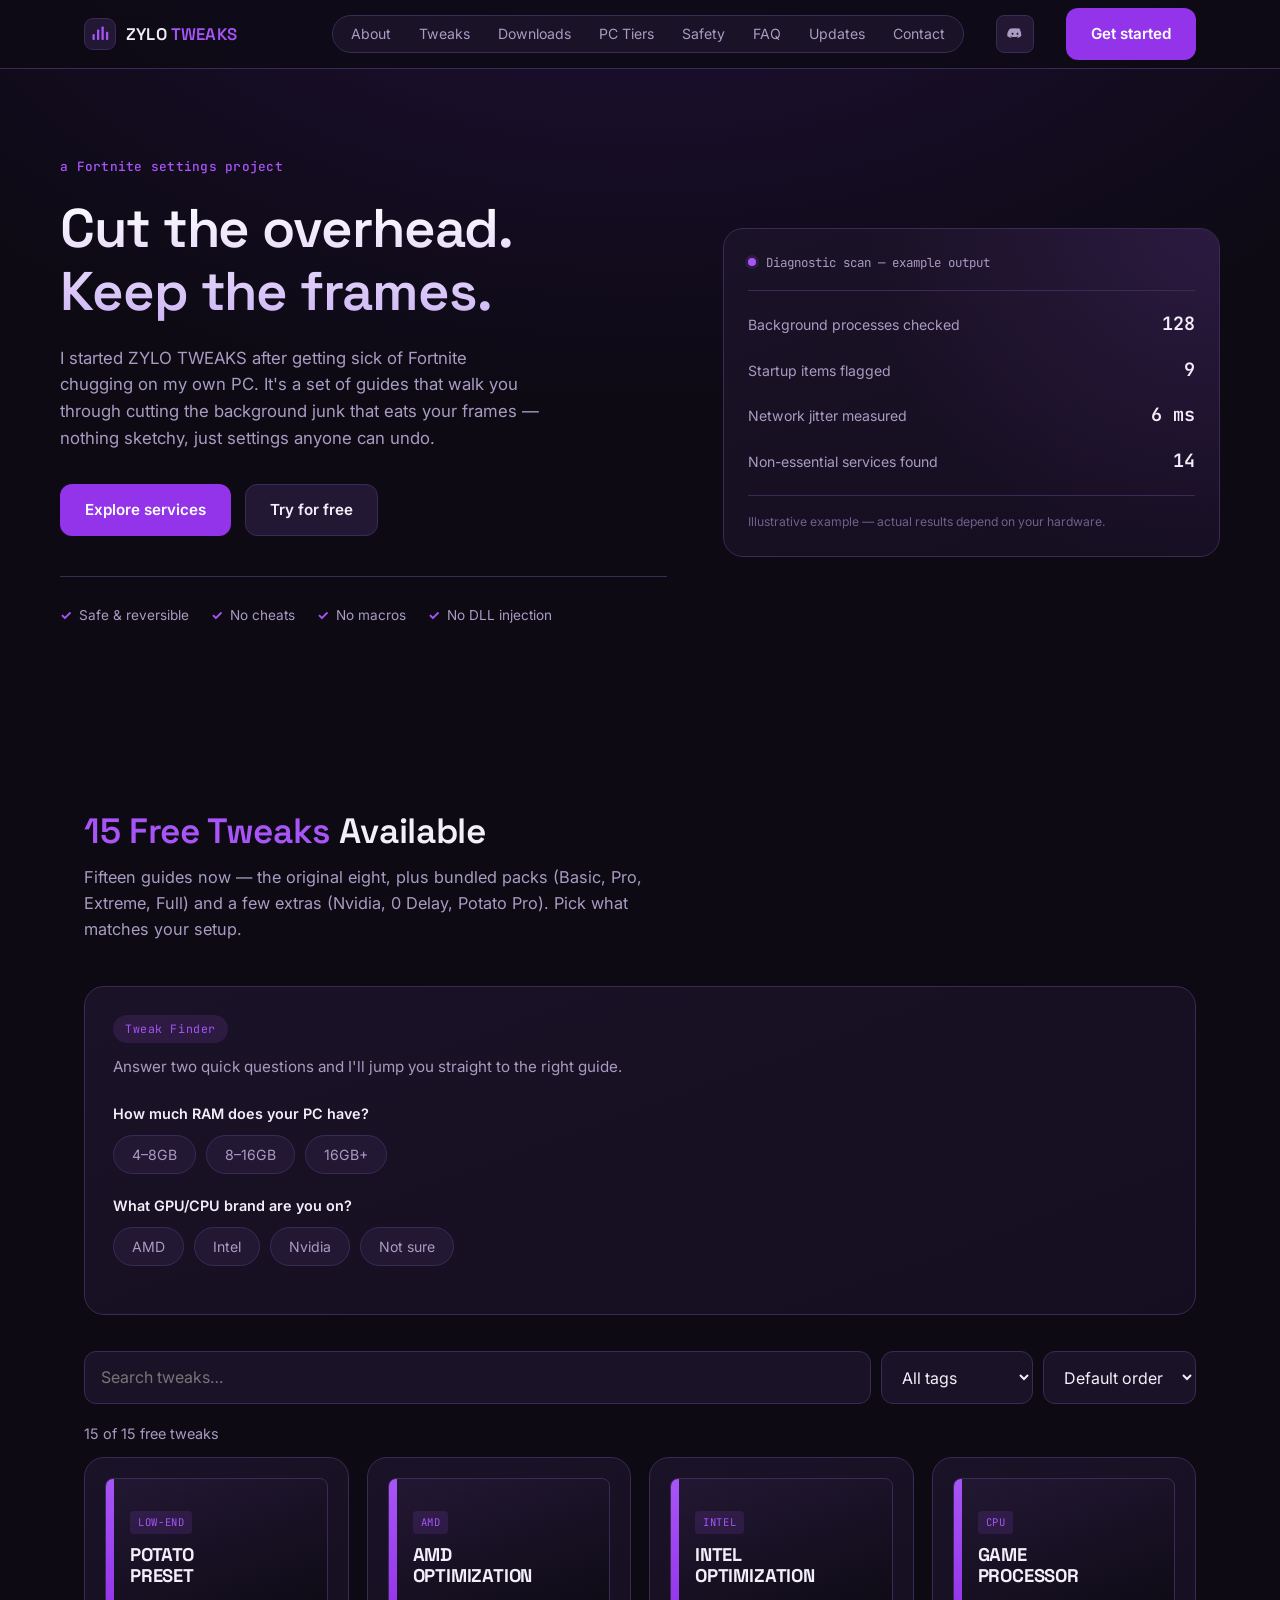
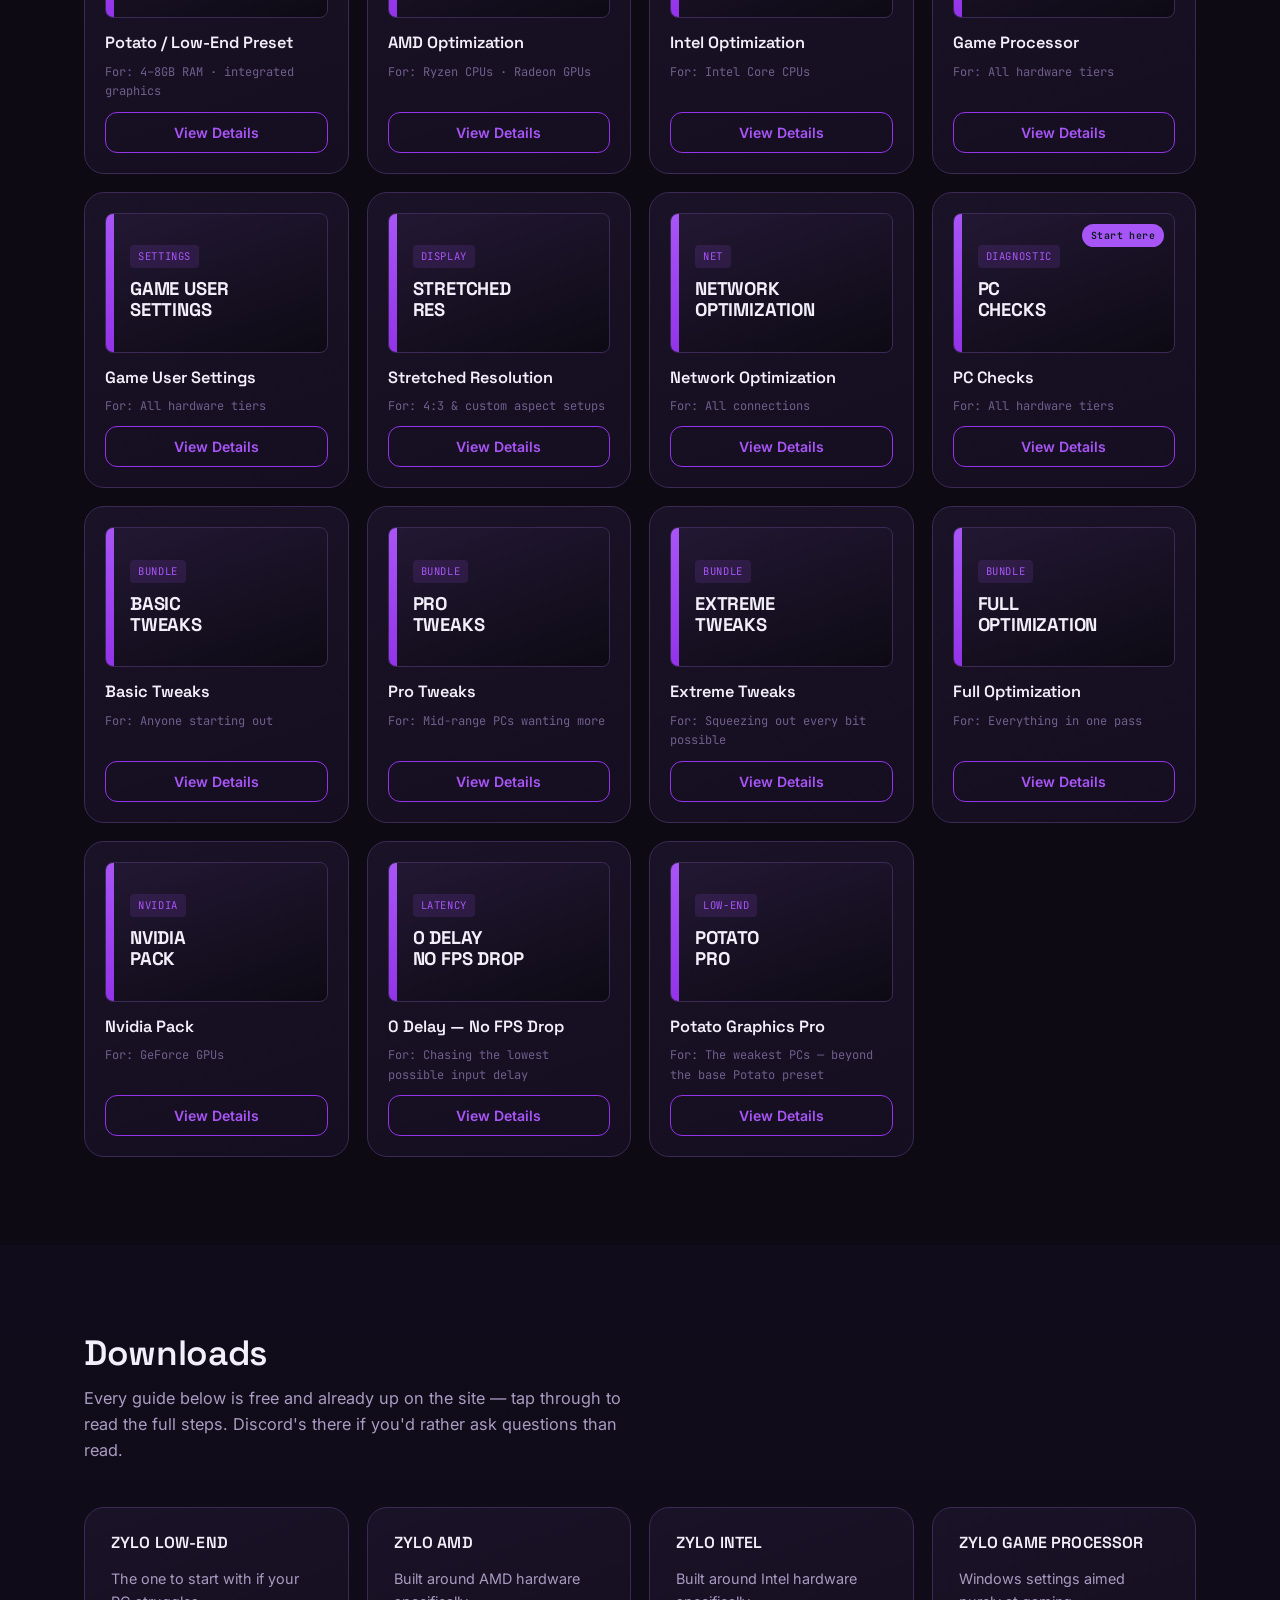
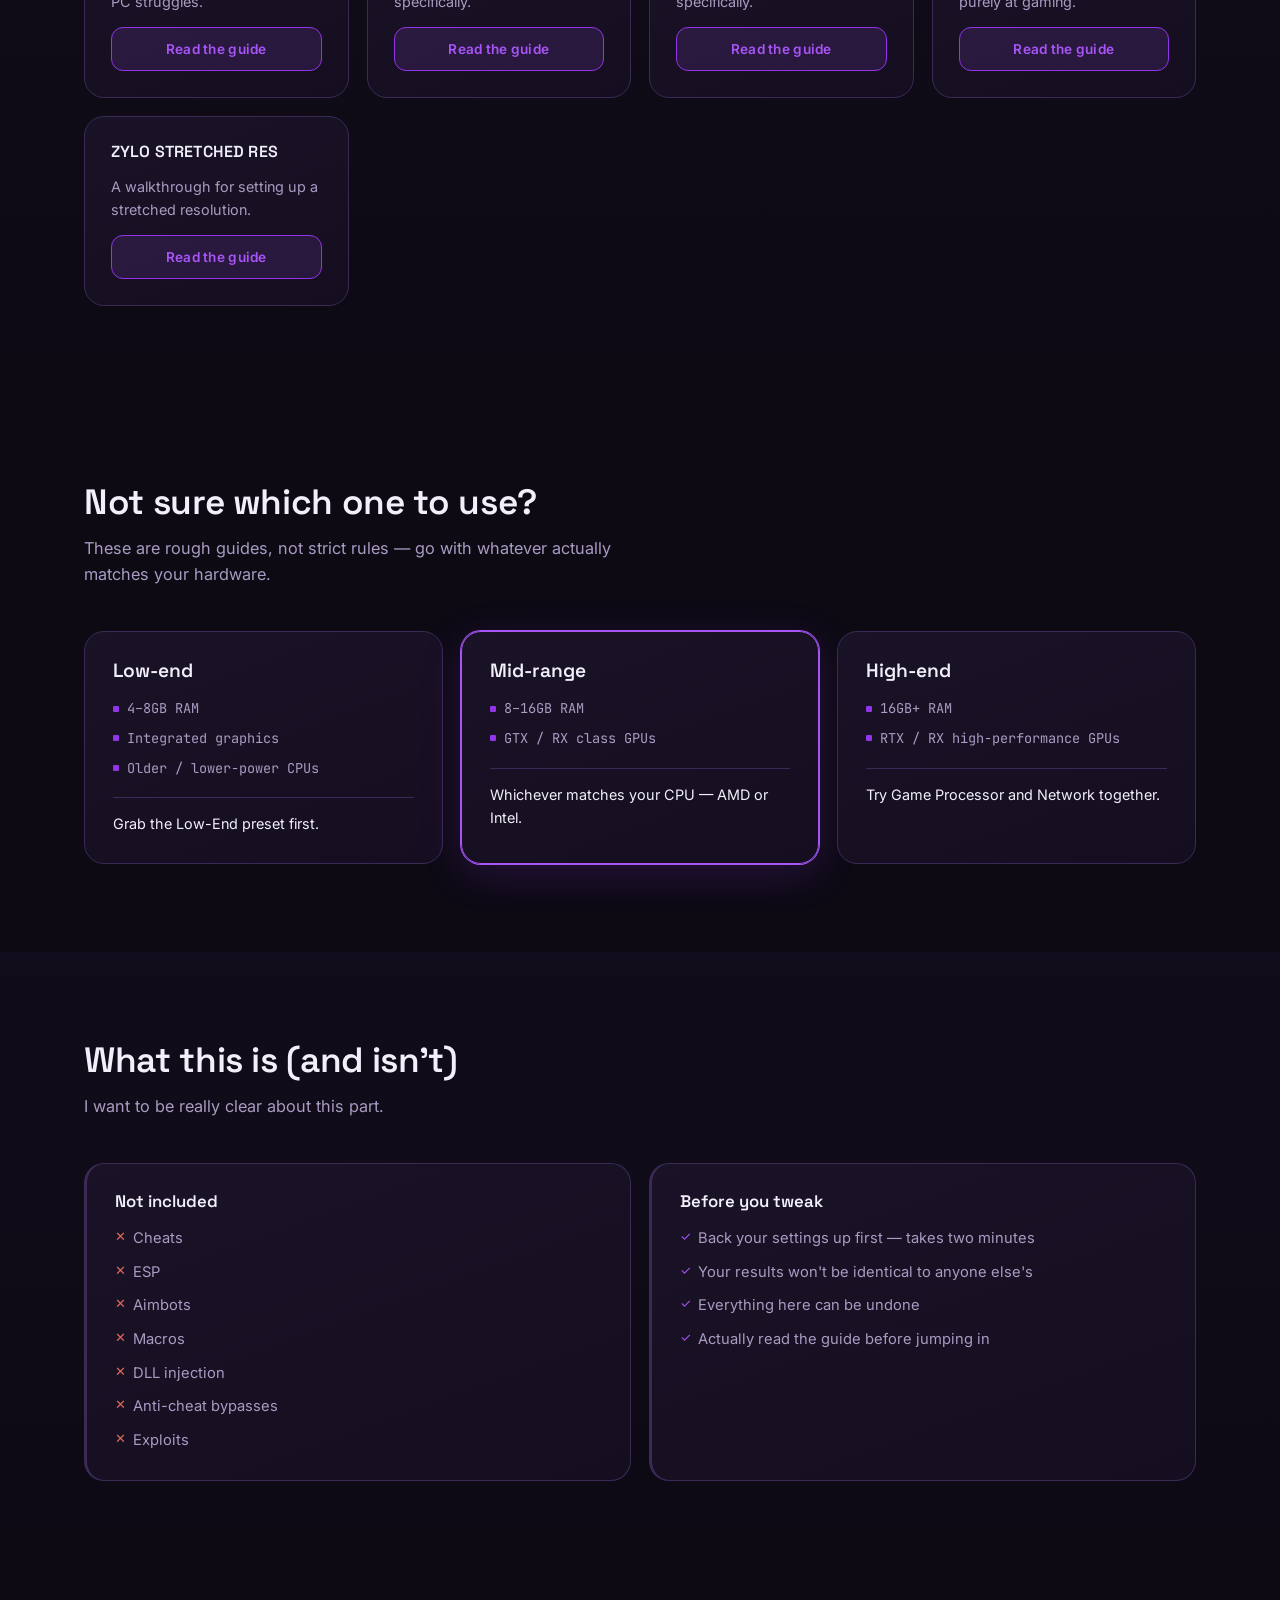
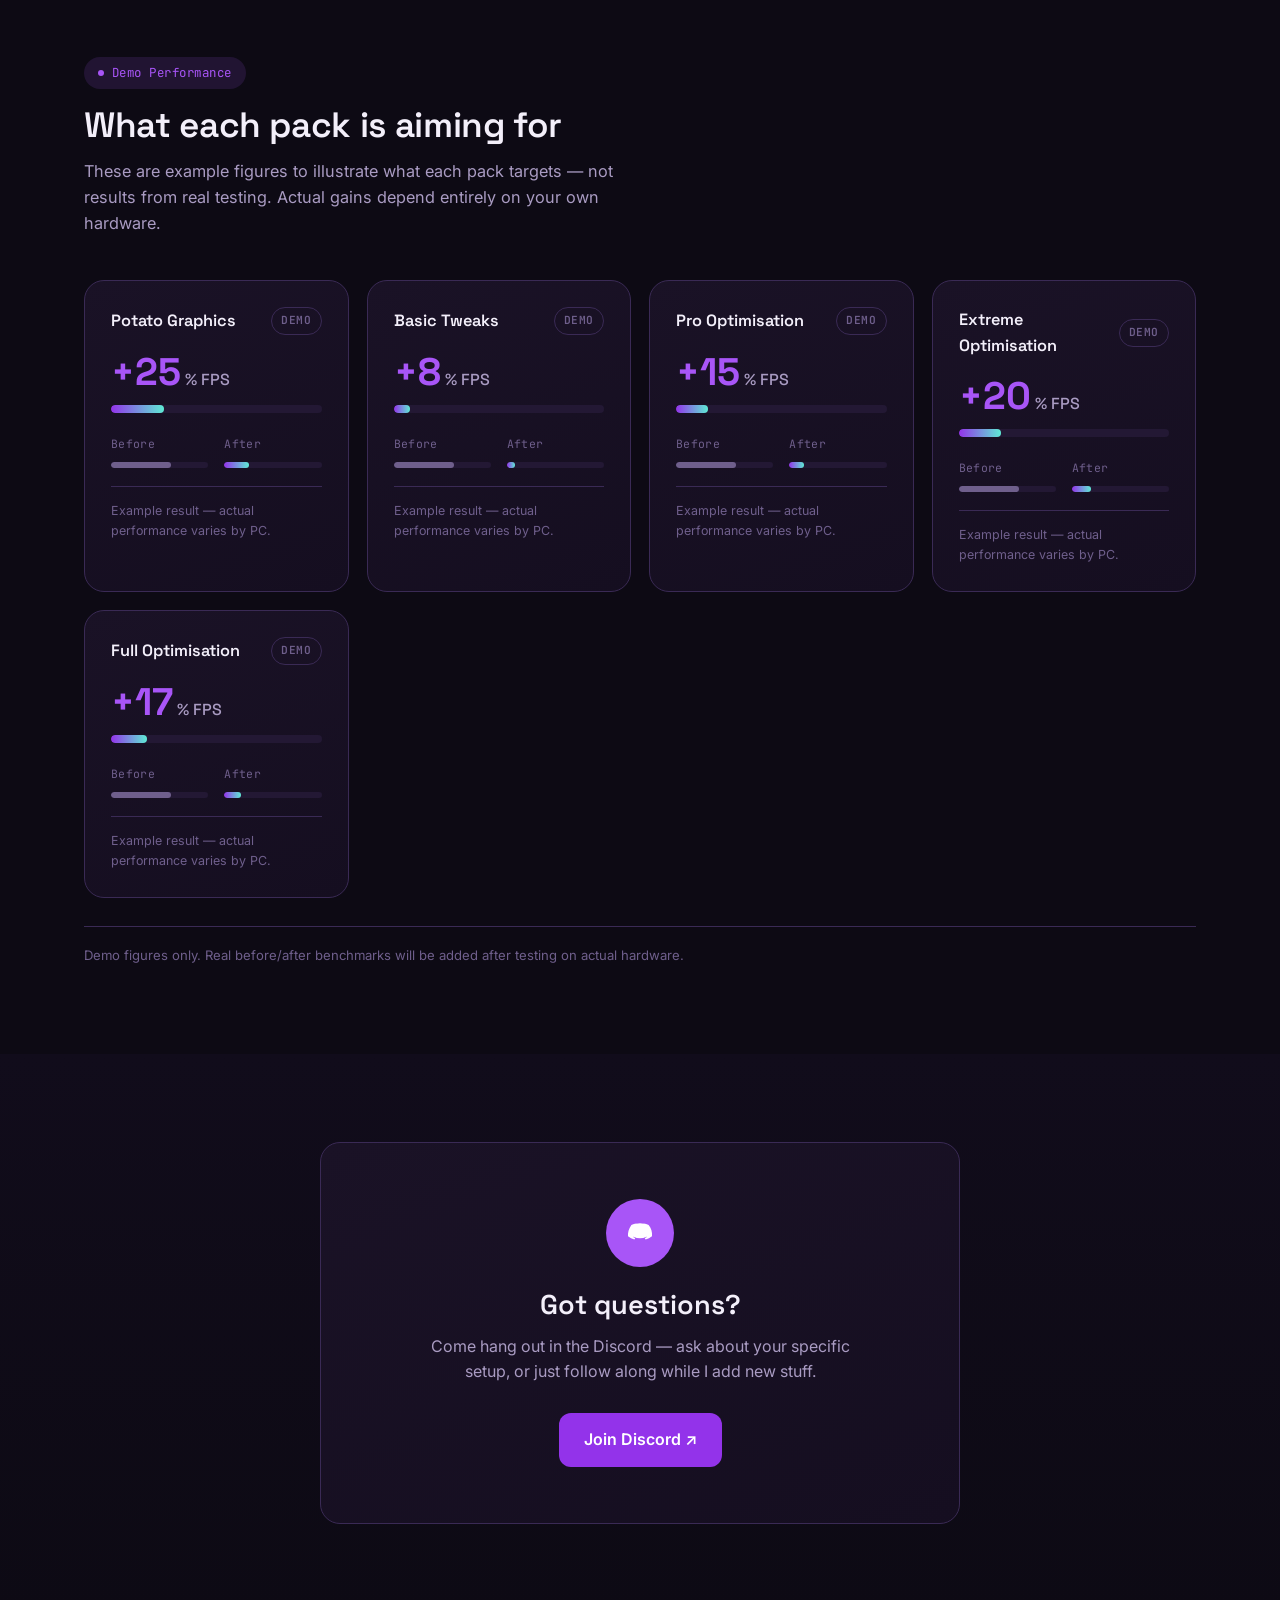
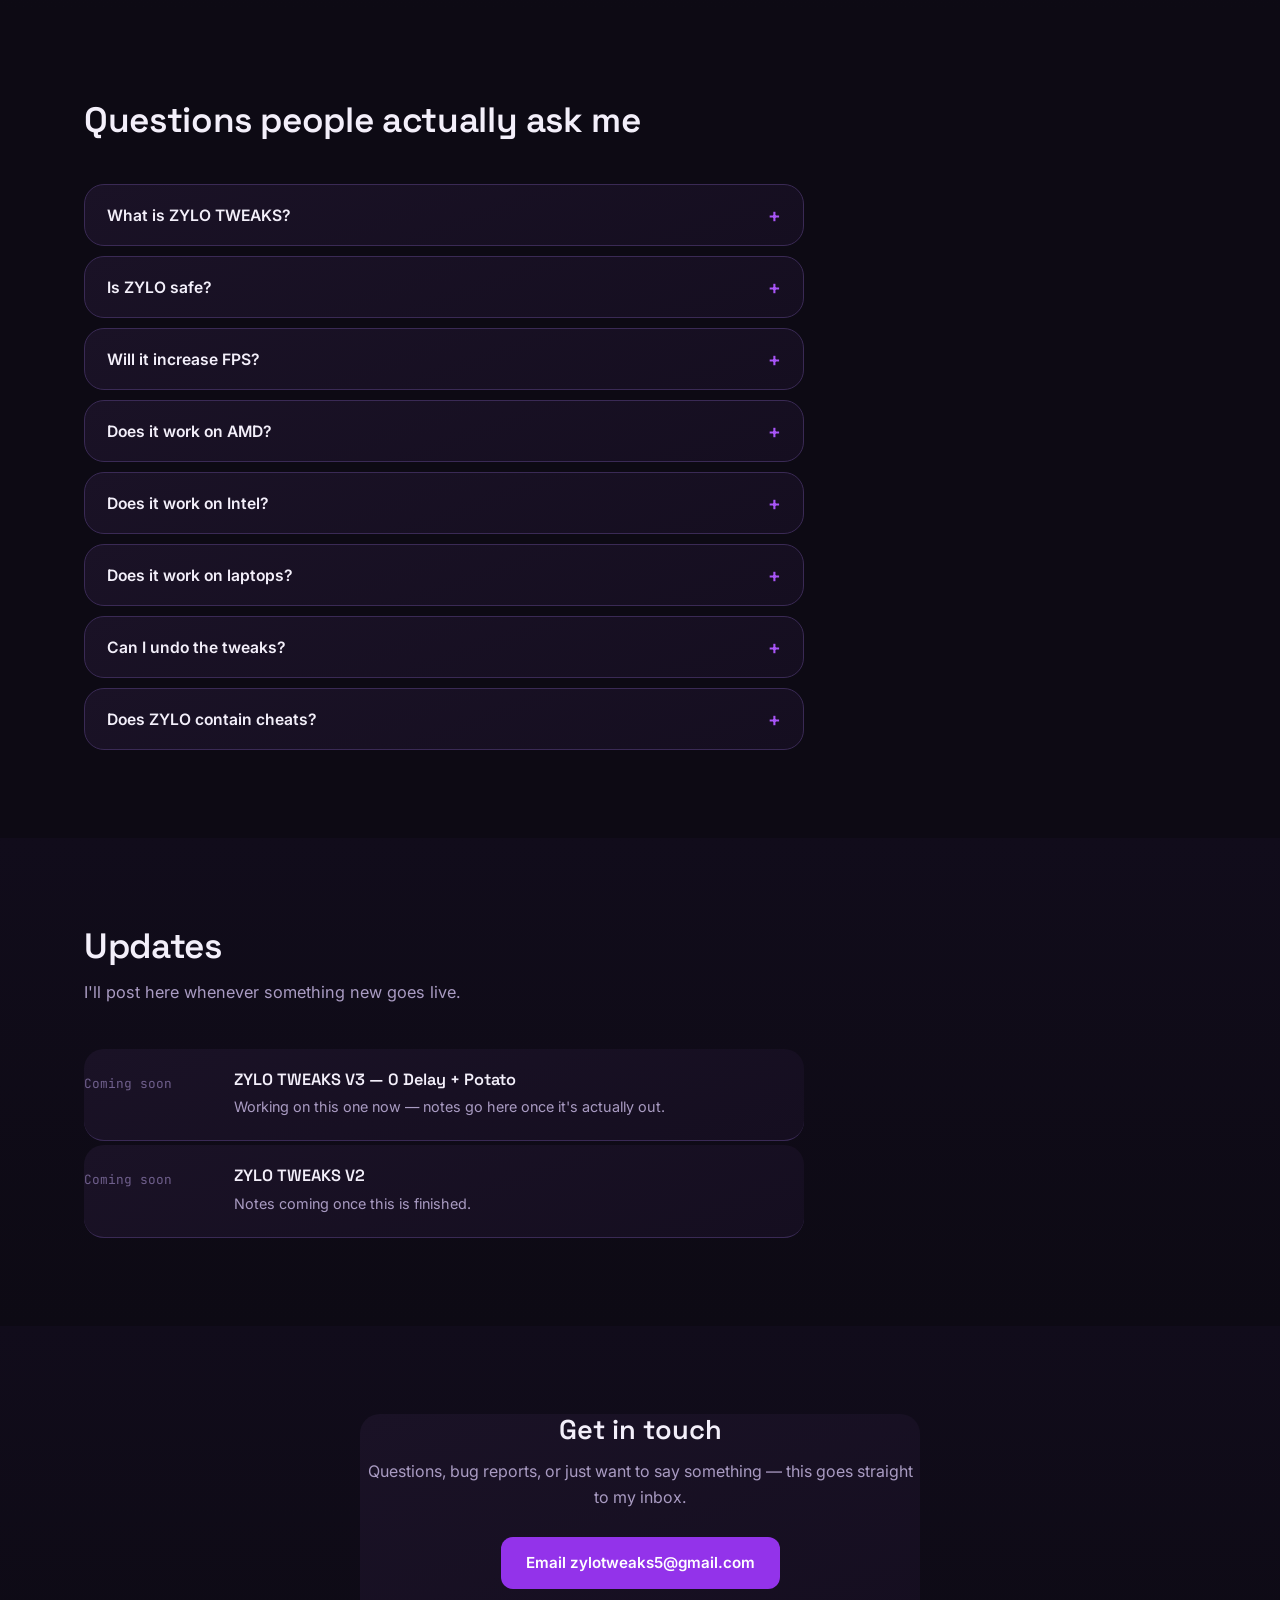
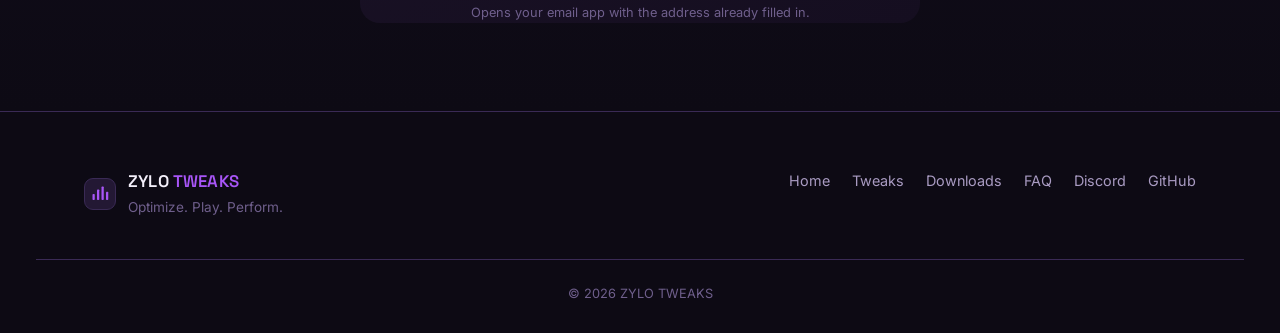
==== commit 00407124: "Add files via upload" ====
--- a/index.html
+++ b/index.html
@@ -41,7 +41,6 @@
     </a>
 
     <ul class="nav-links" id="nav-links">
-      <li><a href="dashboard.html">Dashboard</a></li>
       <li><a href="about.html">About</a></li>
       <li><a href="#tweaks">Tweaks</a></li>
       <li><a href="#downloads">Downloads</a></li>
@@ -81,7 +80,6 @@
         <div class="hero-actions">
           <a href="#tweaks" class="btn btn-primary">Explore services</a>
           <a href="https://discord.gg/zAaH8uxAG" class="btn btn-secondary" target="_blank" rel="noopener">Try for free</a>
-          <a href="dashboard.html" class="btn btn-text">My tracker →</a>
         </div>
 
         <ul class="trust-bar">
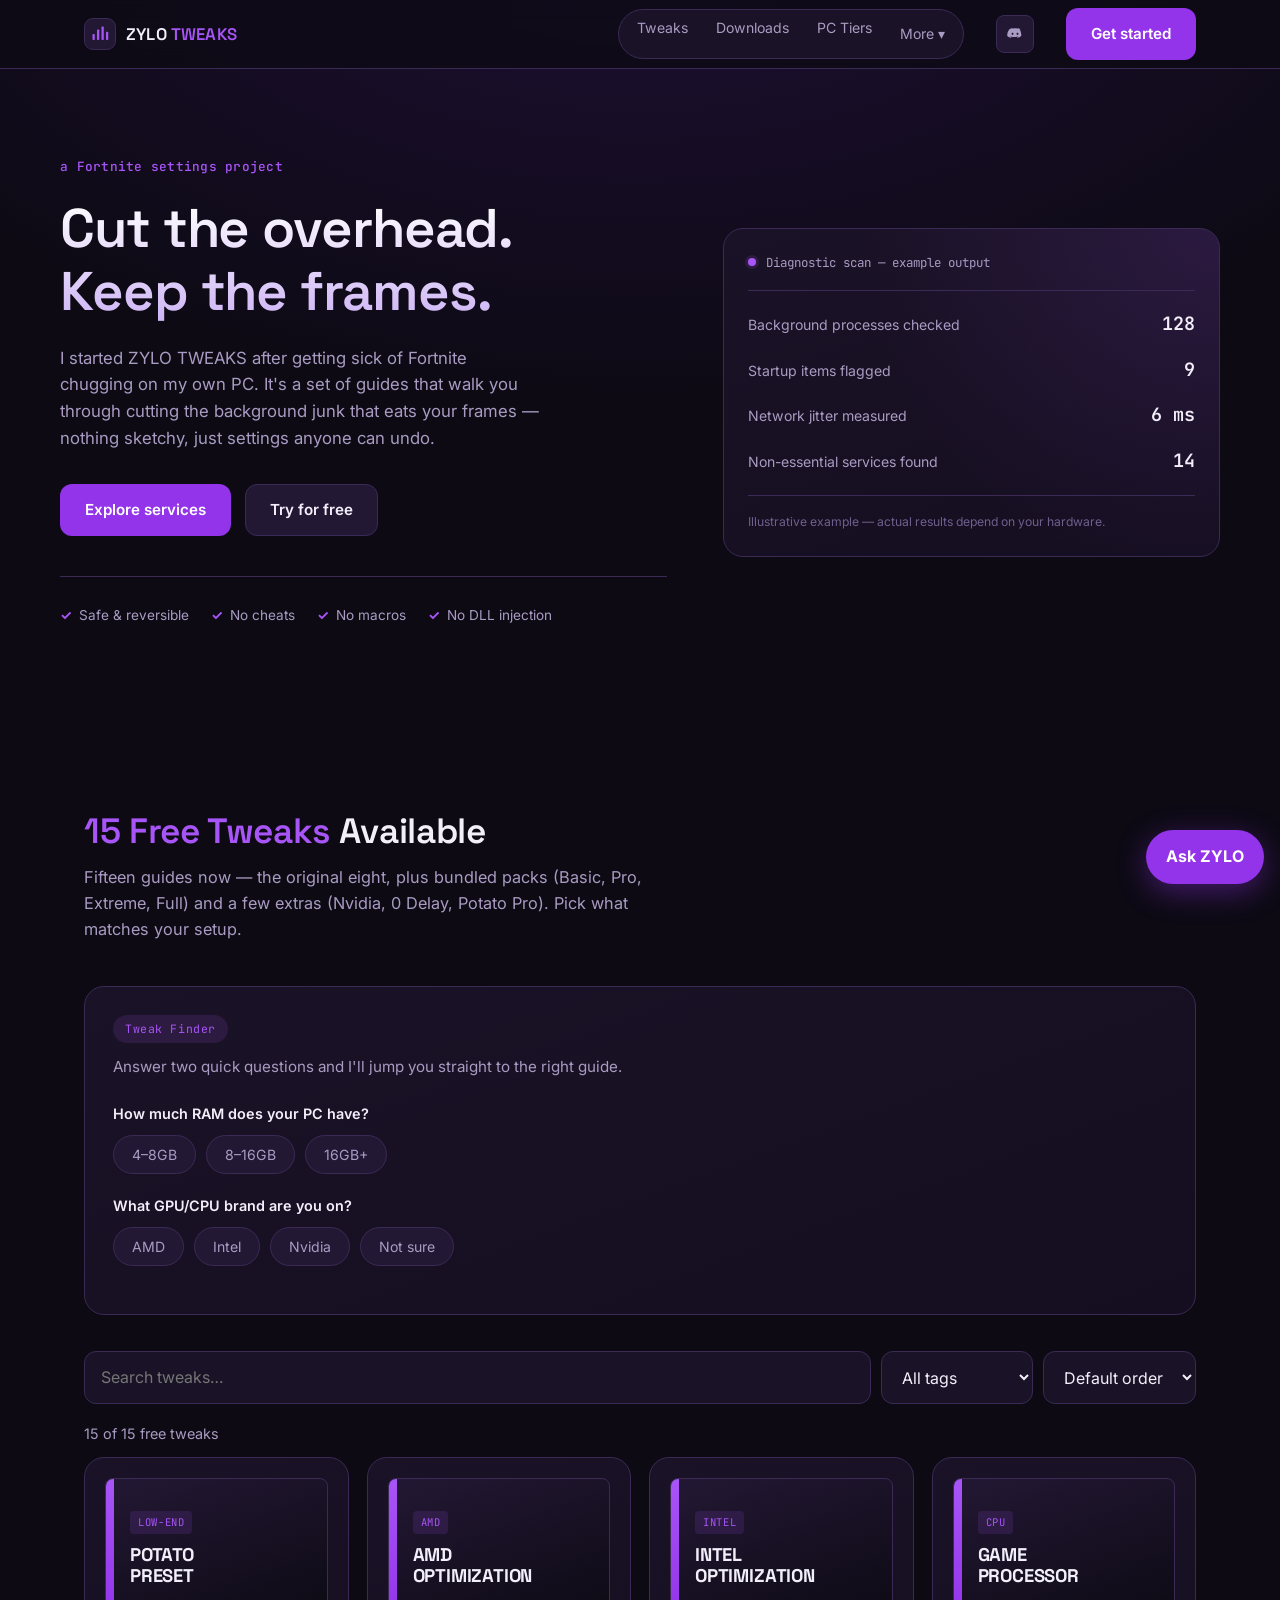
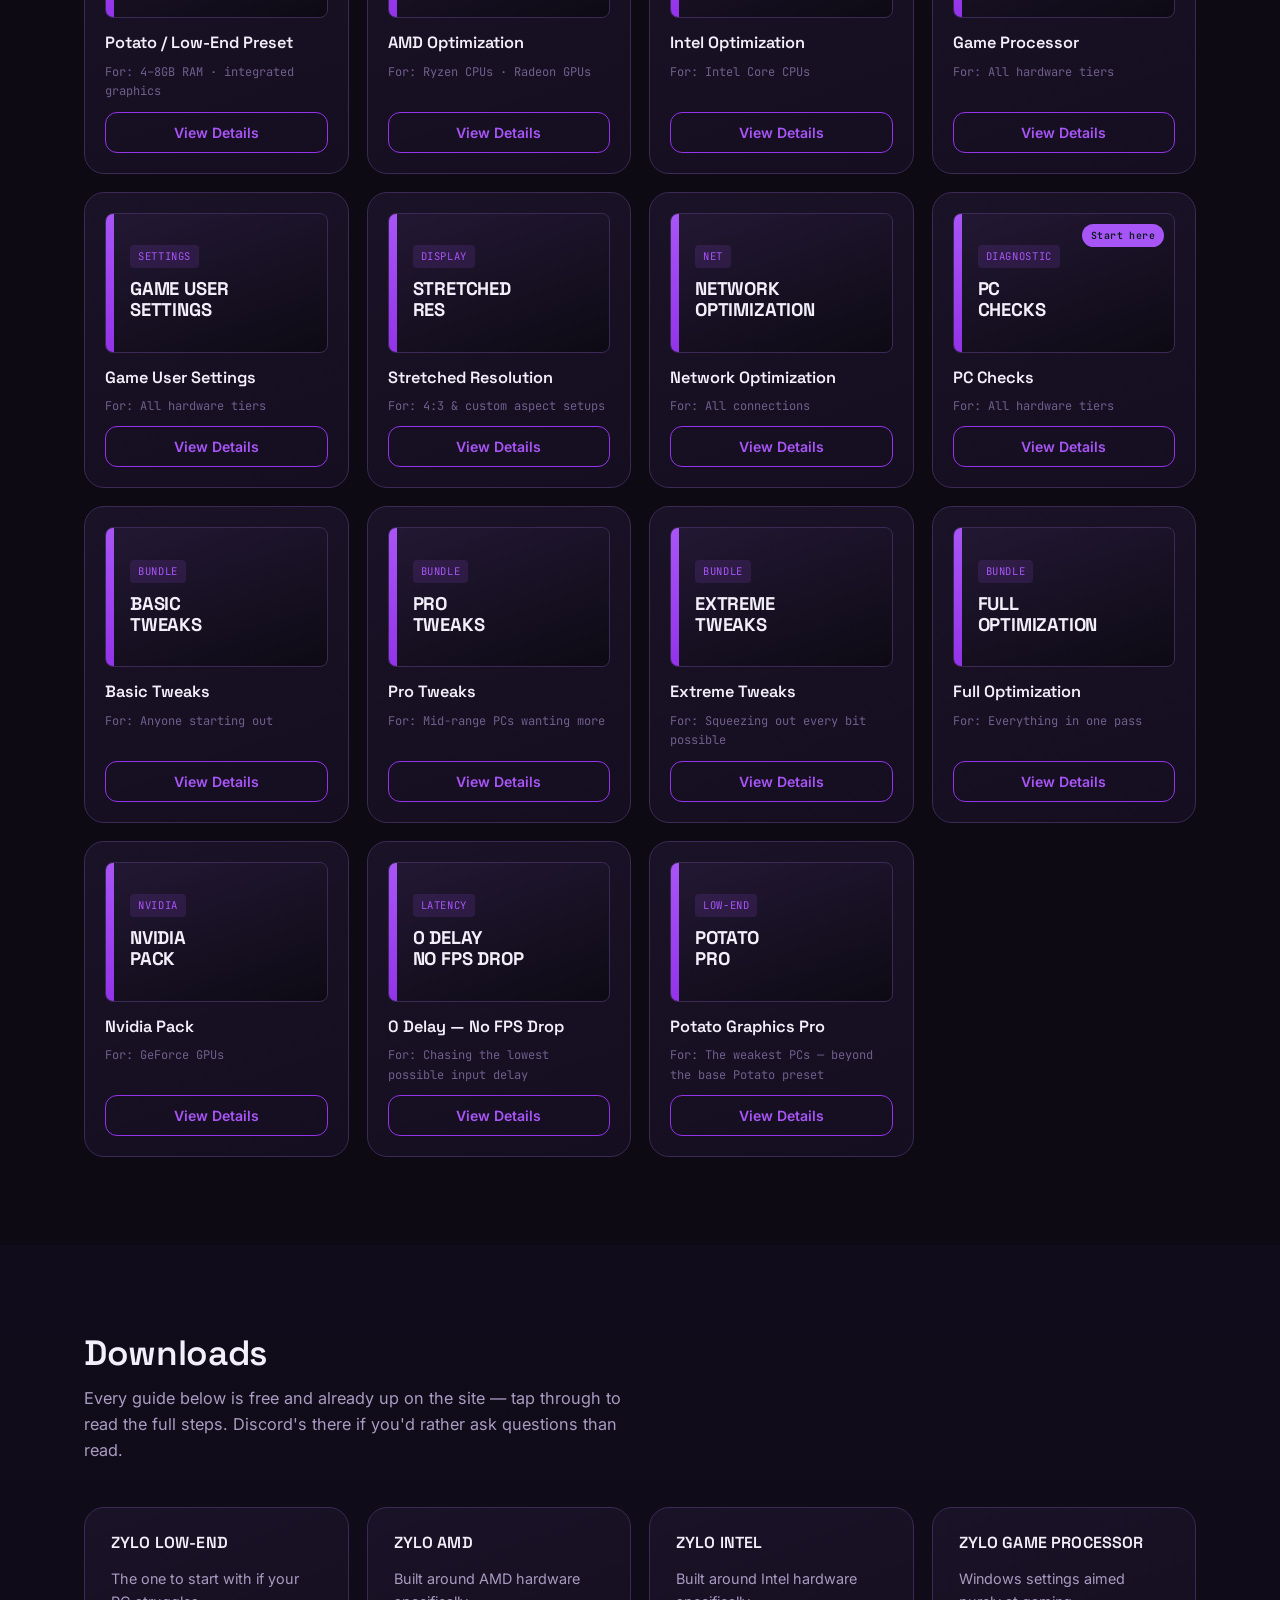
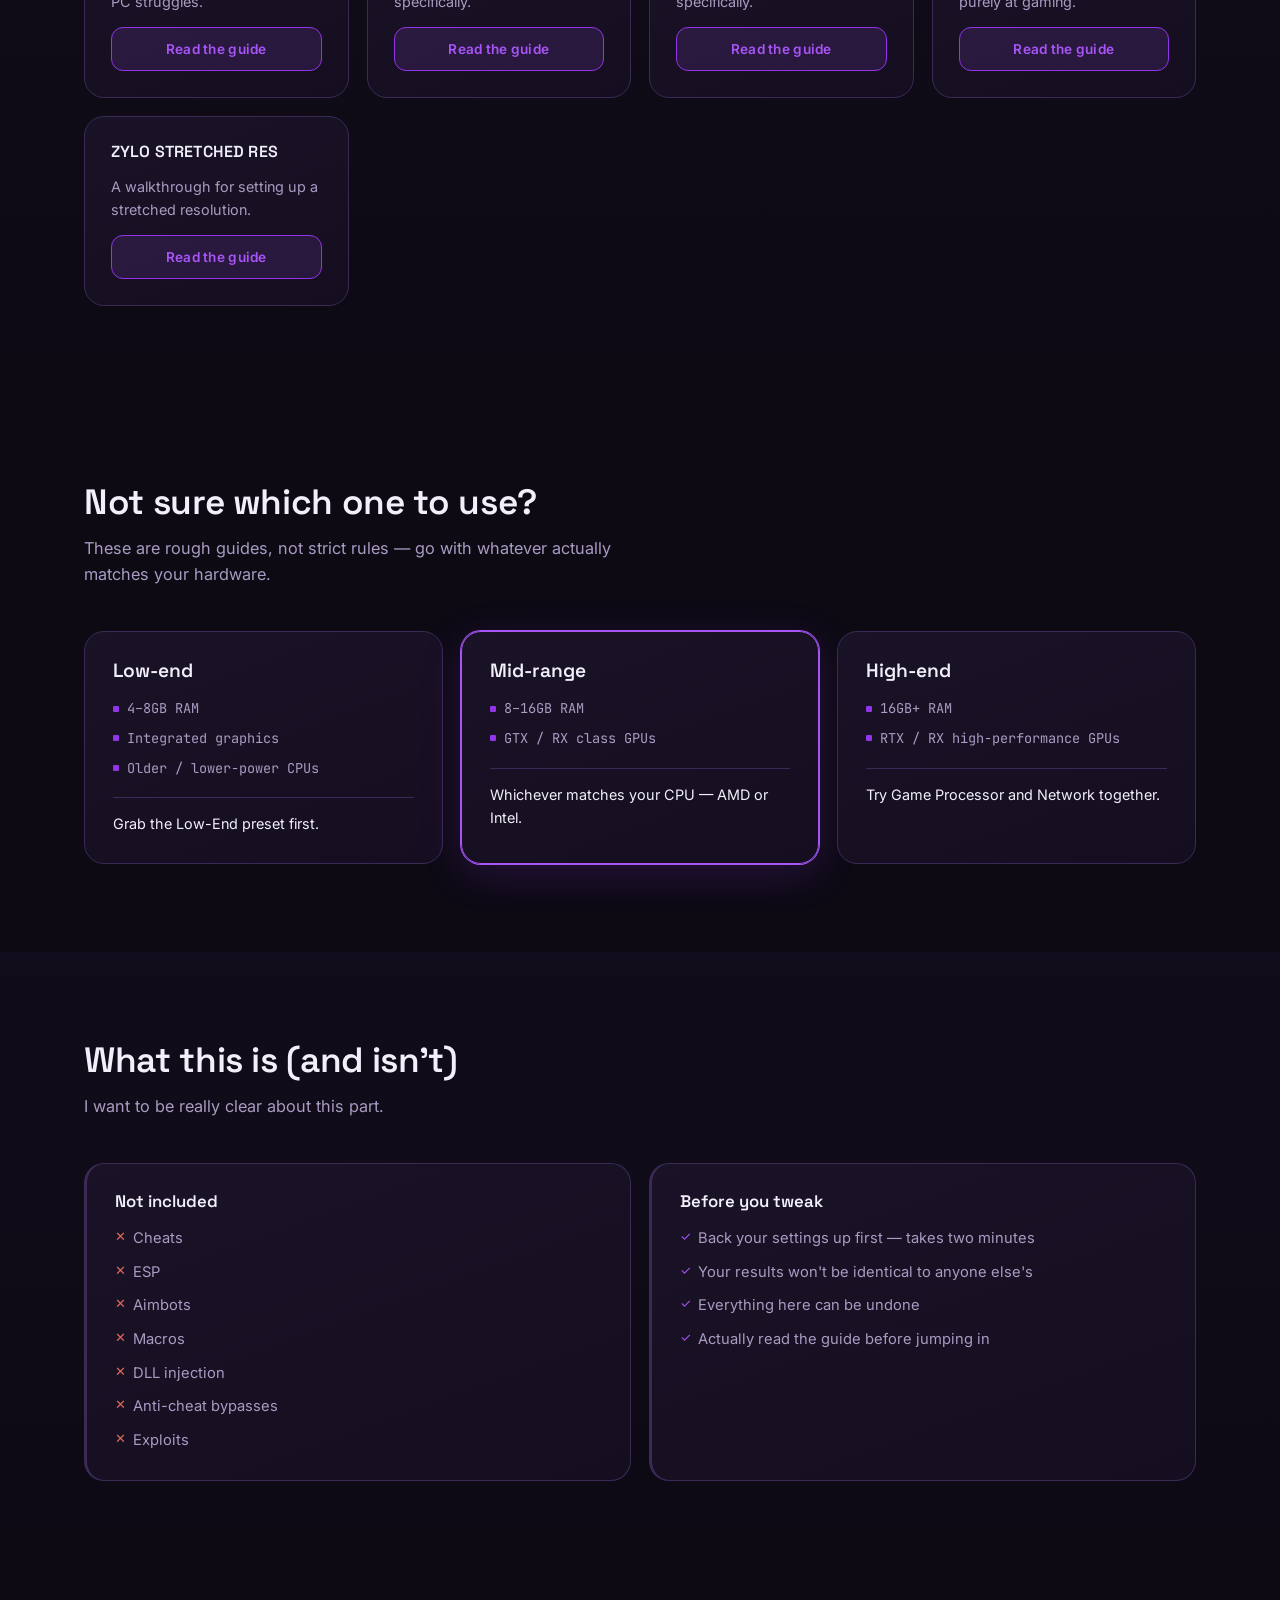
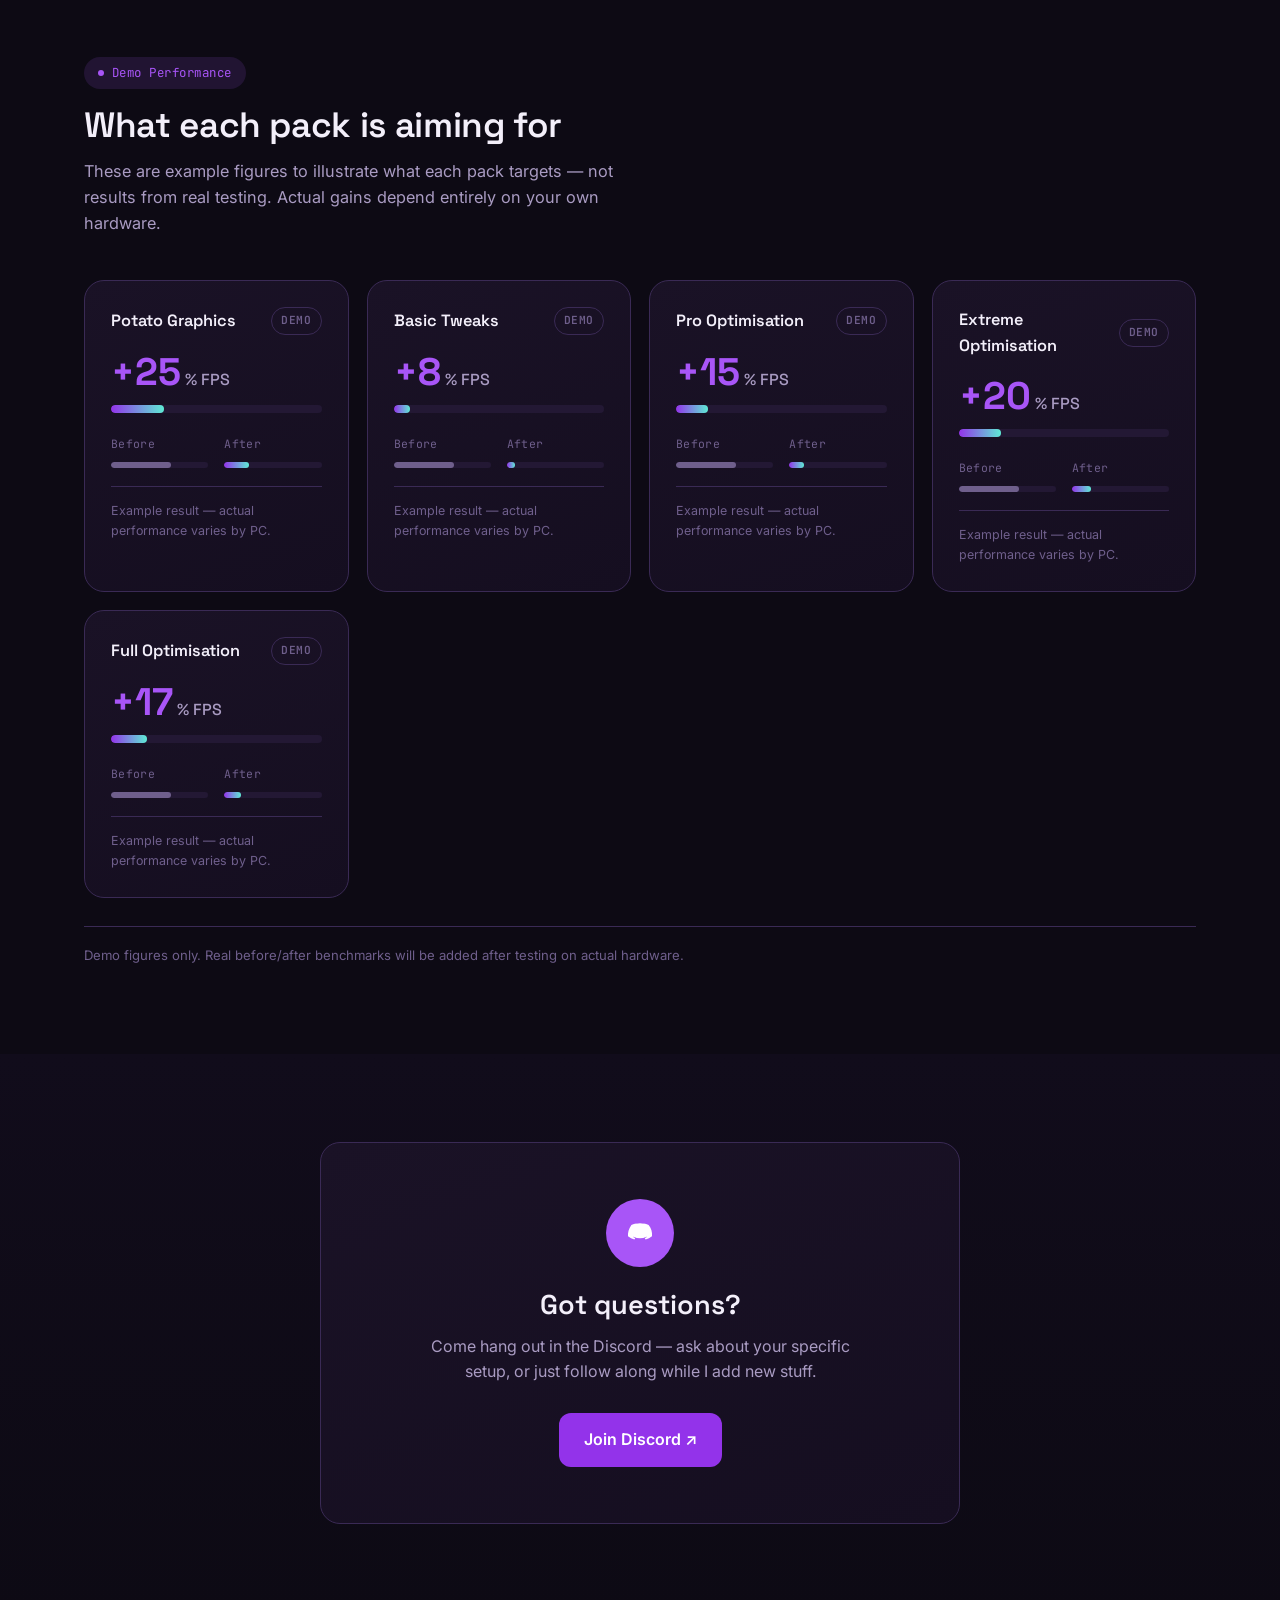
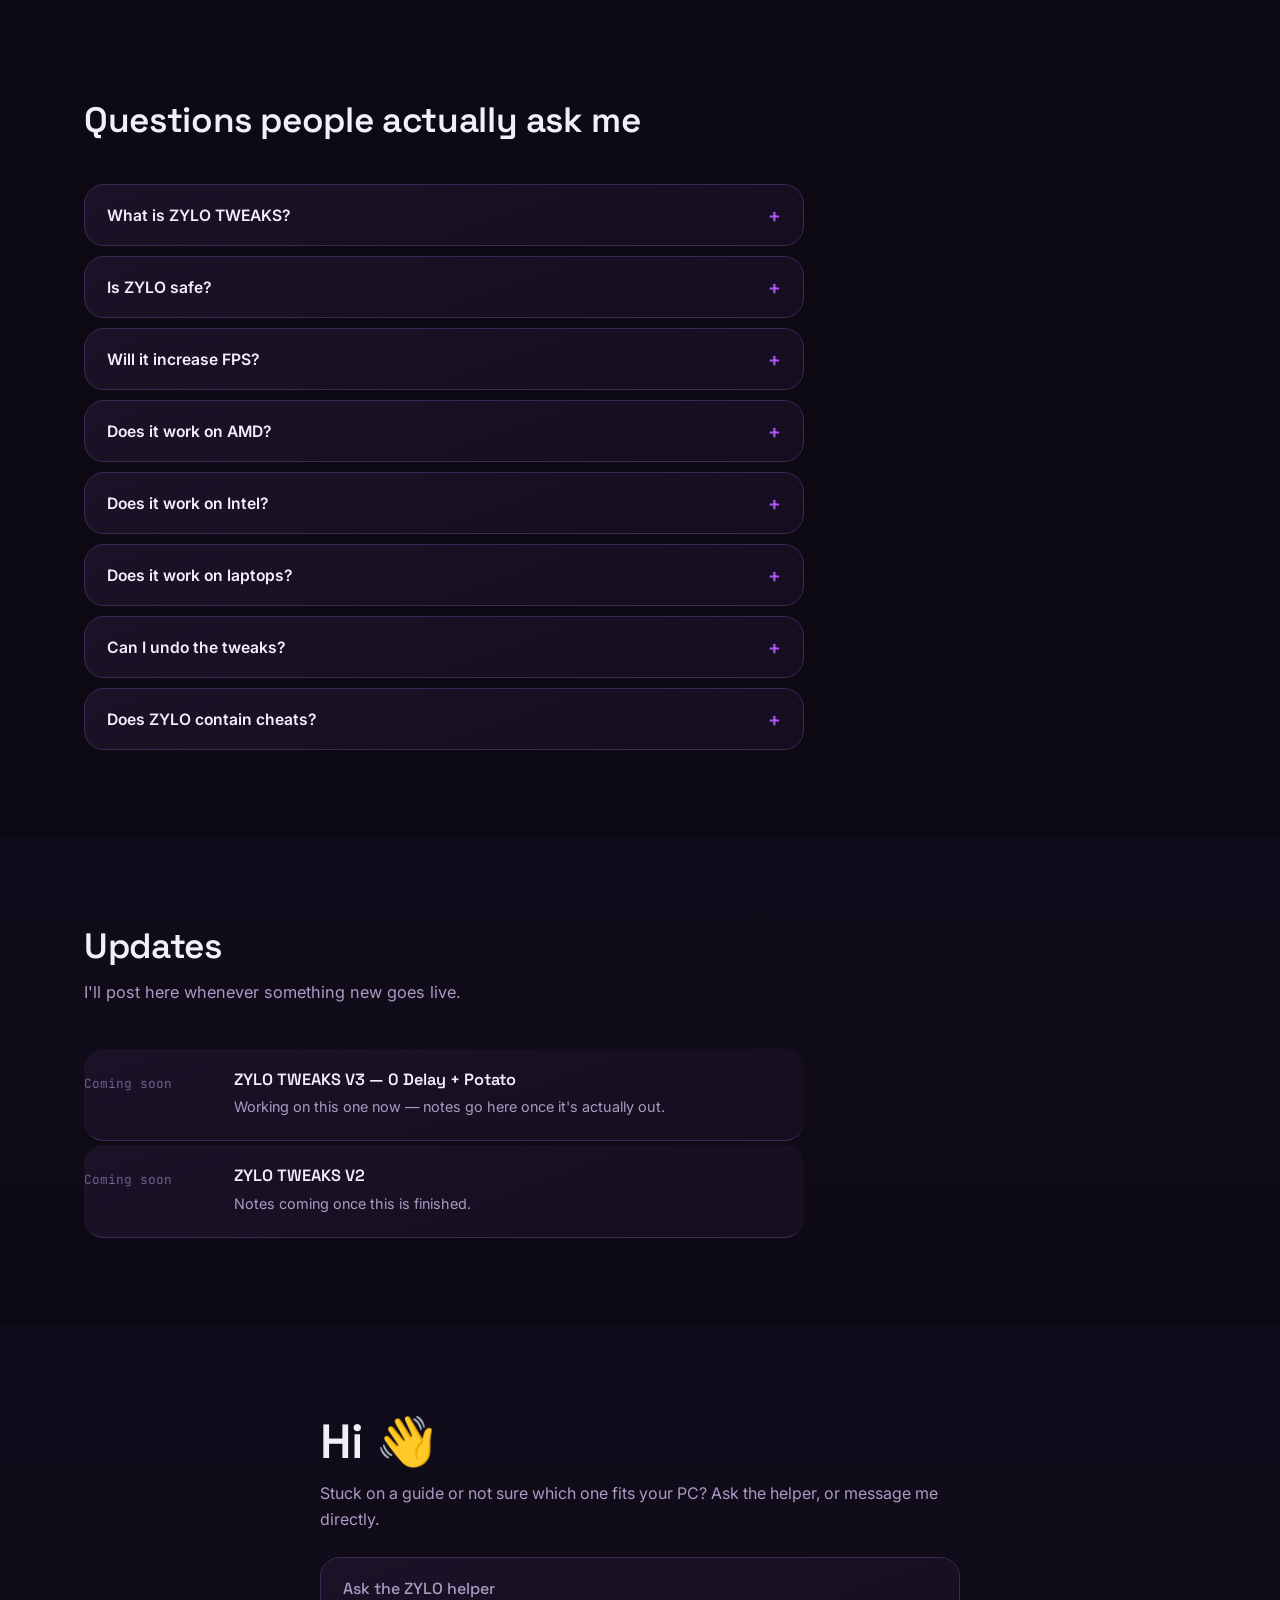
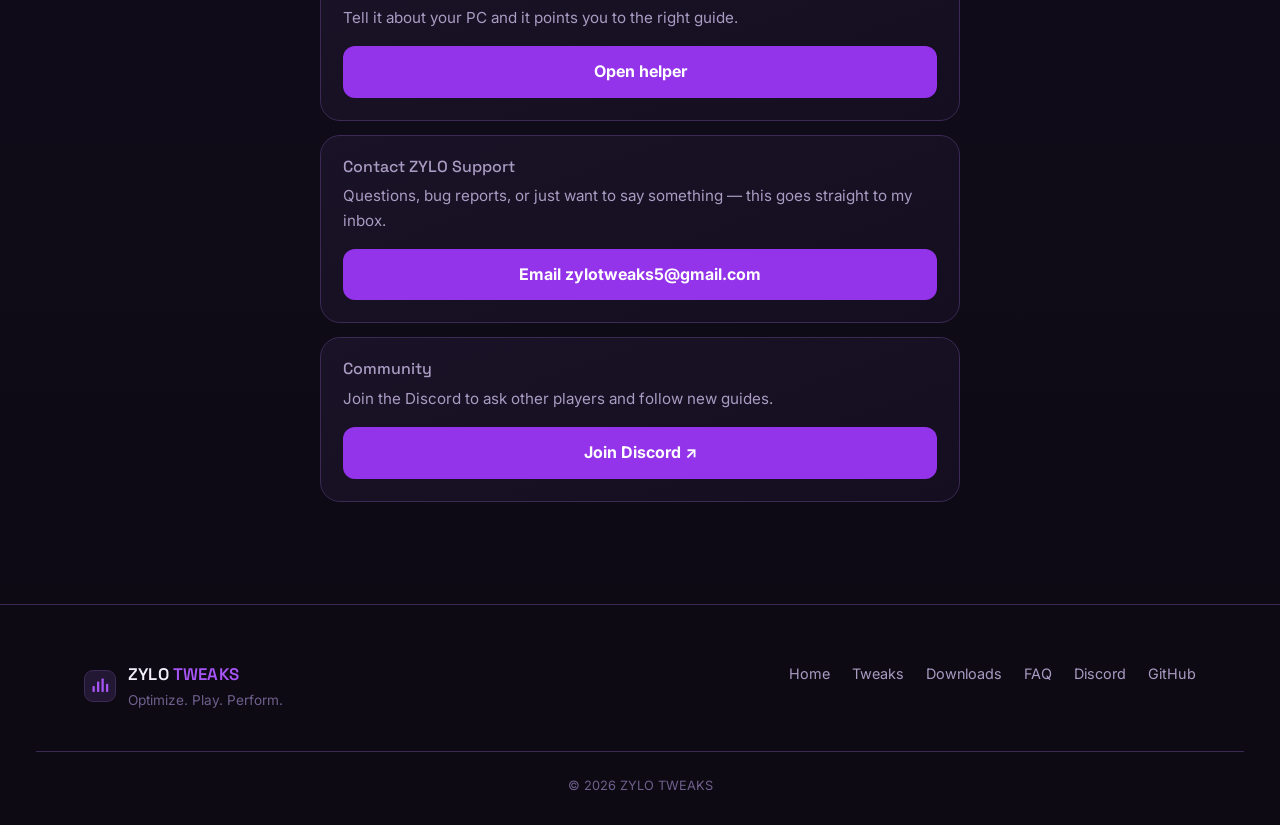
==== commit abb71894: "Add files via upload" ====
--- a/index.html
+++ b/index.html
@@ -41,14 +41,10 @@
     </a>
 
     <ul class="nav-links" id="nav-links">
-      <li><a href="about.html">About</a></li>
       <li><a href="#tweaks">Tweaks</a></li>
       <li><a href="#downloads">Downloads</a></li>
       <li><a href="#tiers">PC Tiers</a></li>
-      <li><a href="#safety">Safety</a></li>
-      <li><a href="#faq">FAQ</a></li>
-      <li><a href="#updates">Updates</a></li>
-      <li><a href="#contact">Contact</a></li>
+      <li><button type="button" class="more-btn" id="more-btn" aria-expanded="false" aria-controls="mega">More ▾</button></li>
     </ul>
 
     <a href="https://discord.gg/zAaH8uxAG" class="icon-btn" aria-label="Discord" target="_blank" rel="noopener">
@@ -60,6 +56,24 @@
       <span></span><span></span><span></span>
     </button>
   </nav>
+  <div class="mega" id="mega" hidden>
+    <div class="mega-in">
+      <div class="mega-col">
+        <div class="mega-h">Resources</div>
+        <a class="mega-item" href="#tweaks"><b>Free Tweaks</b><small>15 free guides to boost performance</small></a>
+        <a class="mega-item" href="#safety"><b>Safety</b><small>What this is and isn't</small></a>
+        <a class="mega-item" href="#updates"><b>Updates</b><small>Latest updates &amp; fixes</small></a>
+        <a class="mega-item" href="about.html"><b>About</b><small>Why ZYLO TWEAKS exists</small></a>
+      </div>
+      <div class="mega-col">
+        <div class="mega-h">Support</div>
+        <a class="mega-item" href="https://discord.gg/zAaH8uxAG" target="_blank" rel="noopener"><b>ZYLO Discord <span>↗</span></b><small>Ask questions &amp; follow updates</small></a>
+        <button type="button" class="mega-item" data-zh-open><b>Need help? <span>↗</span></b><small>Ask the ZYLO helper</small></button>
+        <a class="mega-item" href="#faq"><b>FAQ</b><small>Quick answers</small></a>
+        <a class="mega-item" href="#contact"><b>Contact</b><small>Email me directly</small></a>
+      </div>
+    </div>
+  </div>
 </header>
 
 <main id="top">
@@ -721,16 +735,24 @@
   <!-- ===== CONTACT ===== -->
   <section class="section section-alt" id="contact">
     <div class="section-inner">
-      <div class="contact-panel">
-        <h2>Get in touch</h2>
-        <p>Questions, bug reports, or just want to say something — this goes straight to my inbox.</p>
-        <a
-          href="mailto:zylotweaks5@gmail.com?subject=ZYLO%20TWEAKS%20—%20message%20from%20the%20site"
-          class="btn btn-primary contact-btn"
-        >
-          Email zylotweaks5@gmail.com
-        </a>
-        <p class="contact-note">Opens your email app with the address already filled in.</p>
+      <div class="sup">
+        <h2>Hi 👋</h2>
+        <p>Stuck on a guide or not sure which one fits your PC? Ask the helper, or message me directly.</p>
+        <div class="sup-card">
+          <h3>Ask the ZYLO helper</h3>
+          <p>Tell it about your PC and it points you to the right guide.</p>
+          <button type="button" class="btn btn-primary" data-zh-open>Open helper</button>
+        </div>
+        <div class="sup-card">
+          <h3>Contact ZYLO Support</h3>
+          <p>Questions, bug reports, or just want to say something — this goes straight to my inbox.</p>
+          <a href="mailto:zylotweaks5@gmail.com?subject=ZYLO%20TWEAKS%20—%20message%20from%20the%20site" class="btn btn-primary">Email zylotweaks5@gmail.com</a>
+        </div>
+        <div class="sup-card">
+          <h3>Community</h3>
+          <p>Join the Discord to ask other players and follow new guides.</p>
+          <a href="https://discord.gg/zAaH8uxAG" class="btn btn-primary" target="_blank" rel="noopener">Join Discord ↗</a>
+        </div>
       </div>
     </div>
   </section>
@@ -780,5 +802,6 @@
 
 <script src="script.js"></script>
 <script src="enhance.js"></script>
+<script src="helper.js"></script>
 </body>
 </html>
--- a/theme-purple.css
+++ b/theme-purple.css
@@ -32,3 +32,42 @@
 .tweak-empty{text-align:center;color:var(--text-dim);padding:28px;grid-column:1/-1}
 .tweak-count{color:var(--text-dim);font-size:.9rem;margin:0 0 12px}
 :focus-visible{outline:2px solid var(--accent);outline-offset:2px}
+
+/* ===== More menu (mega menu) ===== */
+.more-btn{background:none;border:0;color:var(--text-dim);font:inherit;font-size:.88rem;padding:8px 13px;border-radius:999px;cursor:pointer}
+.more-btn:hover,.more-btn[aria-expanded="true"]{color:var(--text);background:var(--surface-2)}
+.mega{position:absolute;top:100%;left:0;right:0;background:rgba(13,10,20,.97);backdrop-filter:blur(12px);border-bottom:1px solid var(--border);max-height:75vh;overflow:auto}
+.mega[hidden]{display:none}
+.mega-in{max-width:var(--max-width);margin:0 auto;display:grid;grid-template-columns:1fr 1fr;padding:0 24px}
+.mega-col{padding:18px 0 24px}.mega-col+.mega-col{border-left:1px solid var(--border);padding-left:32px}
+.mega-h{color:var(--text-faint);font-size:.9rem;padding-bottom:14px;margin-bottom:8px;border-bottom:1px solid var(--border)}
+.mega-item{display:block;width:100%;text-align:left;background:none;border:0;color:var(--text);font:inherit;padding:12px 0;cursor:pointer}
+.mega-item b{display:flex;justify-content:space-between;font-weight:600}.mega-item small{display:block;color:var(--text-dim);font-size:.85rem;margin-top:2px}
+.mega-item:hover b{color:var(--accent)}
+@media(max-width:700px){.mega-in{grid-template-columns:1fr}.mega-col+.mega-col{border-left:0;padding-left:0;border-top:1px solid var(--border)}}
+
+/* ===== Support cards ===== */
+.sup{max-width:640px;margin:0 auto;text-align:left}
+.sup h2{font-size:clamp(2rem,6vw,3rem);margin-bottom:12px}.sup>p{color:var(--text-dim);margin-bottom:24px}
+.sup-card{background:linear-gradient(160deg,var(--surface),#150e20);border:1px solid var(--border);border-radius:var(--radius);padding:22px;margin-bottom:14px}
+.sup-card h3{font-size:1rem;color:var(--text-dim);font-weight:500;margin-bottom:8px}.sup-card p{color:var(--text-dim);font-size:.95rem;margin-bottom:16px}
+.sup-card .btn{width:100%;justify-content:center;border:0;cursor:pointer;font:inherit;font-weight:700}
+
+/* ===== ZYLO helper chat ===== */
+.zh-fab{position:fixed;right:16px;bottom:calc(16px + env(safe-area-inset-bottom,0px));z-index:200;background:var(--accent-dim);color:#fff;border:0;border-radius:999px;padding:14px 20px;font:inherit;font-weight:700;cursor:pointer;box-shadow:0 8px 30px #9333ea66}
+.zh-fab:hover{background:var(--accent)}
+.zh{position:fixed;right:16px;bottom:calc(16px + env(safe-area-inset-bottom,0px));z-index:210;width:min(380px,calc(100vw - 32px));height:min(560px,calc(100vh - 32px));background:var(--surface);border:1px solid var(--border);border-radius:20px;display:flex;flex-direction:column;overflow:hidden;box-shadow:0 20px 60px #000a}
+.zh[hidden]{display:none}
+.zh-top{display:flex;justify-content:space-between;align-items:center;padding:14px 16px;border-bottom:1px solid var(--border);font-weight:700}
+.zh-top button{background:none;border:0;color:var(--text-dim);font-size:1.1rem;cursor:pointer}
+.zh-log{flex:1;overflow:auto;padding:14px;display:flex;flex-direction:column;gap:10px}
+.zh-m{max-width:88%;padding:10px 14px;border-radius:16px;font-size:.92rem;line-height:1.45;white-space:pre-wrap}
+.zh-b{background:var(--surface-2);align-self:flex-start;border-bottom-left-radius:4px}
+.zh-u{background:var(--accent-dim);color:#fff;align-self:flex-end;border-bottom-right-radius:4px}
+.zh-acts{display:flex;flex-wrap:wrap;gap:6px;align-self:flex-start}
+.zh-acts button,.zh-chips button{background:transparent;color:var(--text);border:1px solid var(--accent-dim);border-radius:999px;padding:7px 12px;font:inherit;font-size:.82rem;cursor:pointer}
+.zh-acts button:hover,.zh-chips button:hover{background:var(--accent-soft)}
+.zh-chips{display:flex;flex-wrap:wrap;gap:6px;padding:0 14px 10px}
+.zh-form{display:flex;gap:8px;padding:12px;border-top:1px solid var(--border)}
+.zh-form input{flex:1;min-width:0;background:var(--bg);border:1px solid var(--border);color:var(--text);border-radius:12px;padding:11px 14px;font:inherit}
+.zh-form button{background:var(--accent-dim);color:#fff;border:0;border-radius:12px;padding:0 16px;font:inherit;font-weight:700;cursor:pointer}
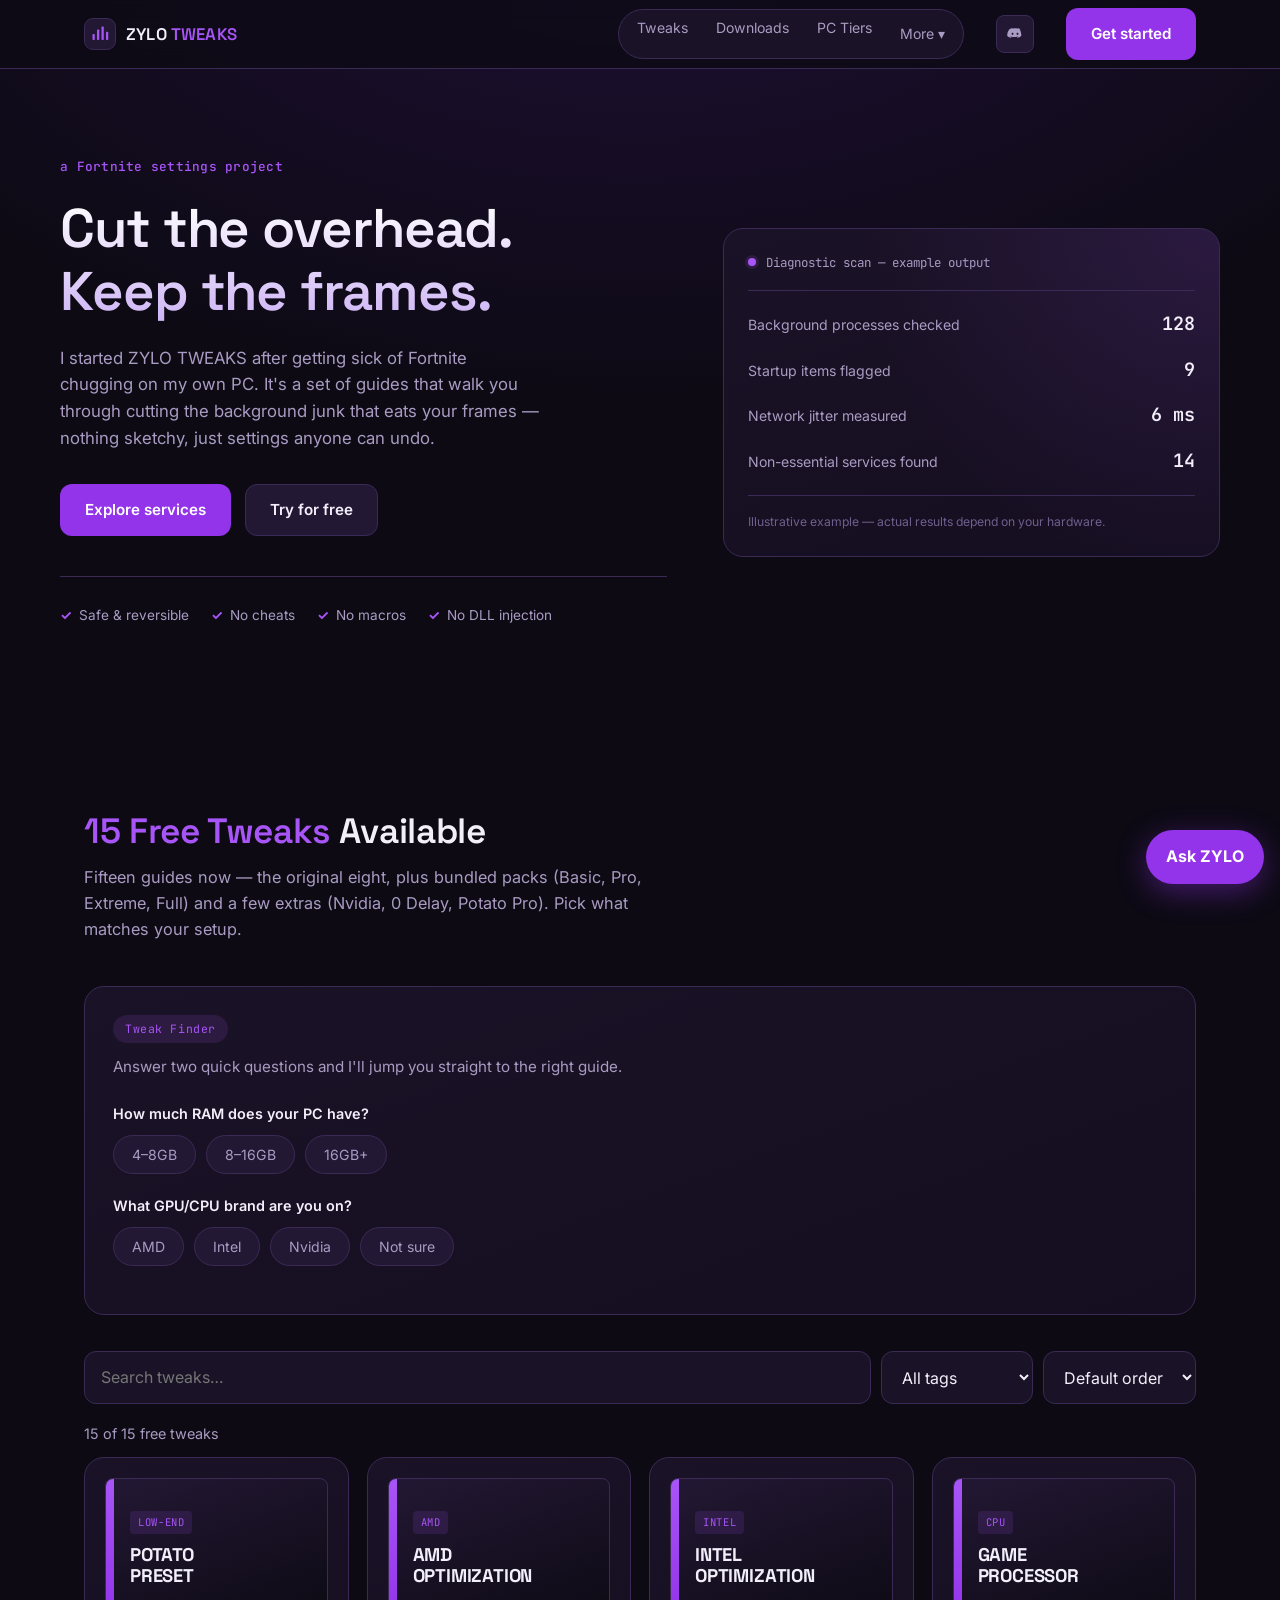
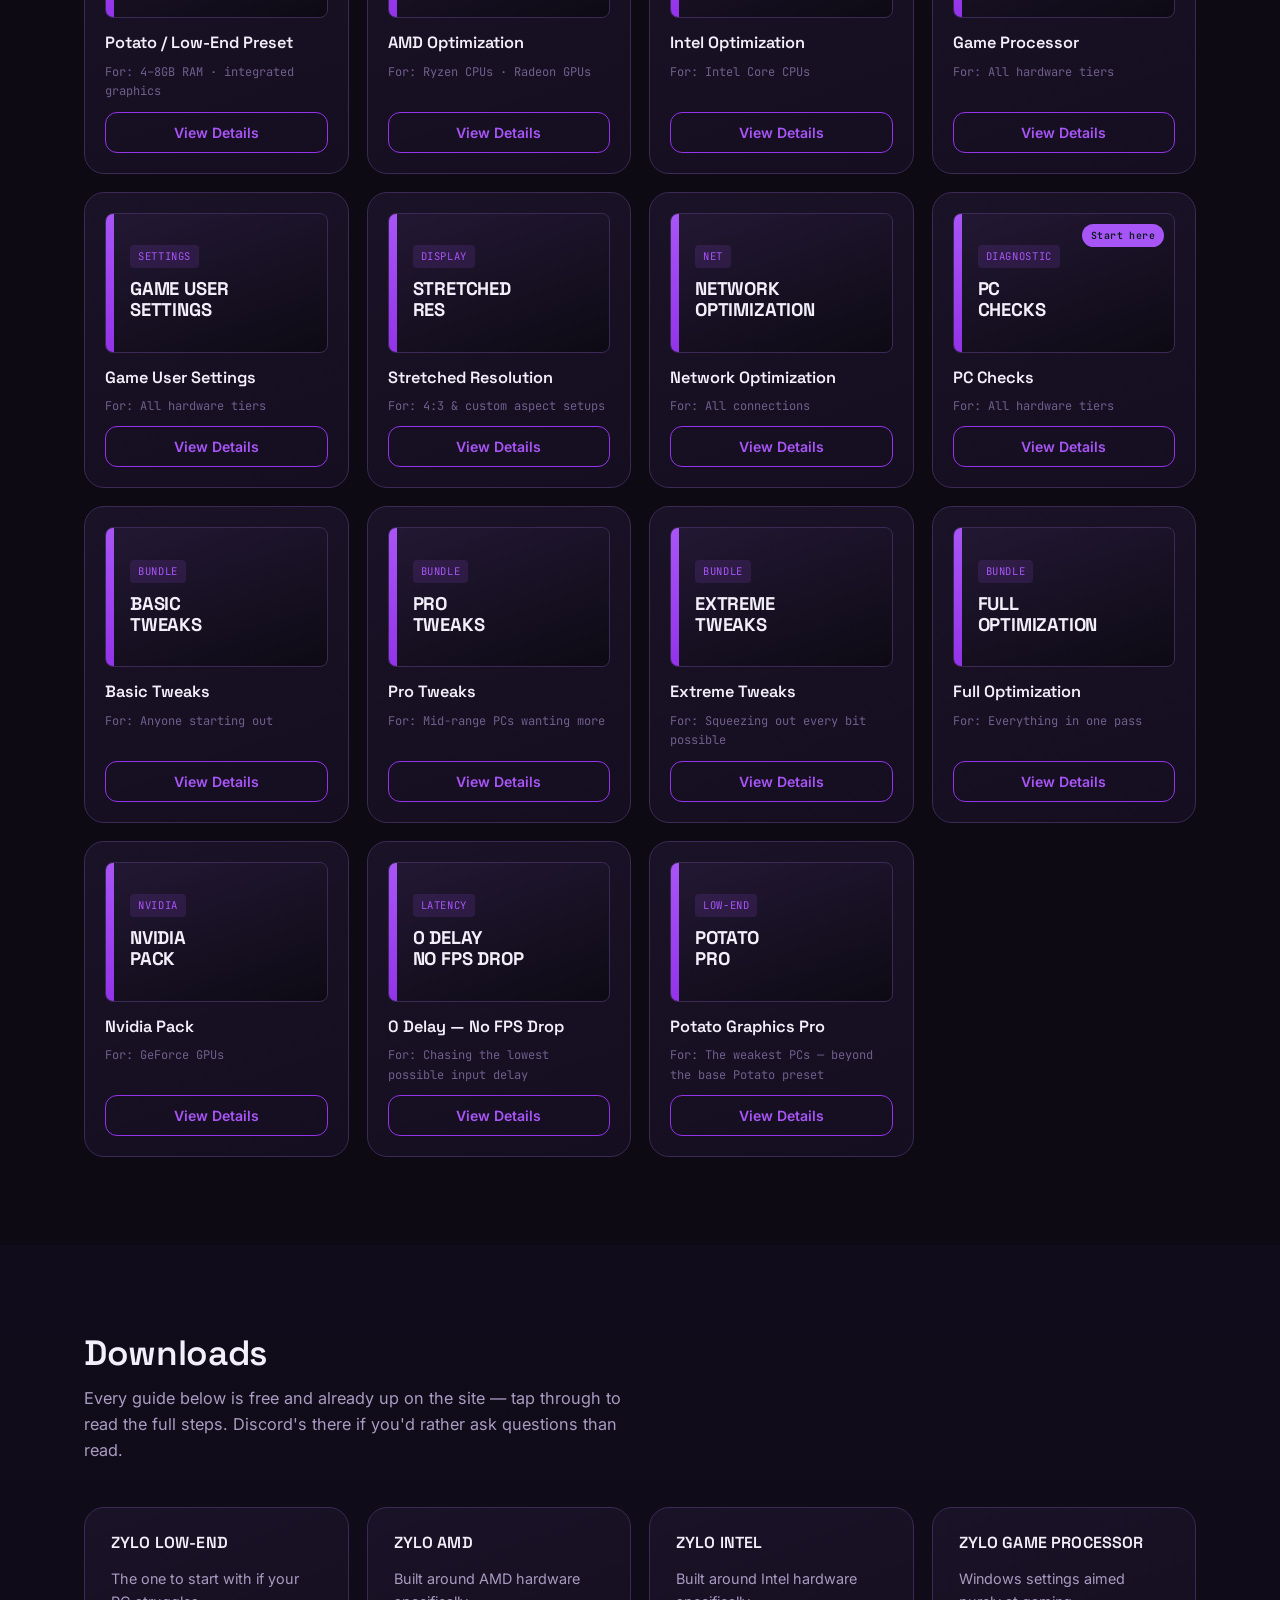
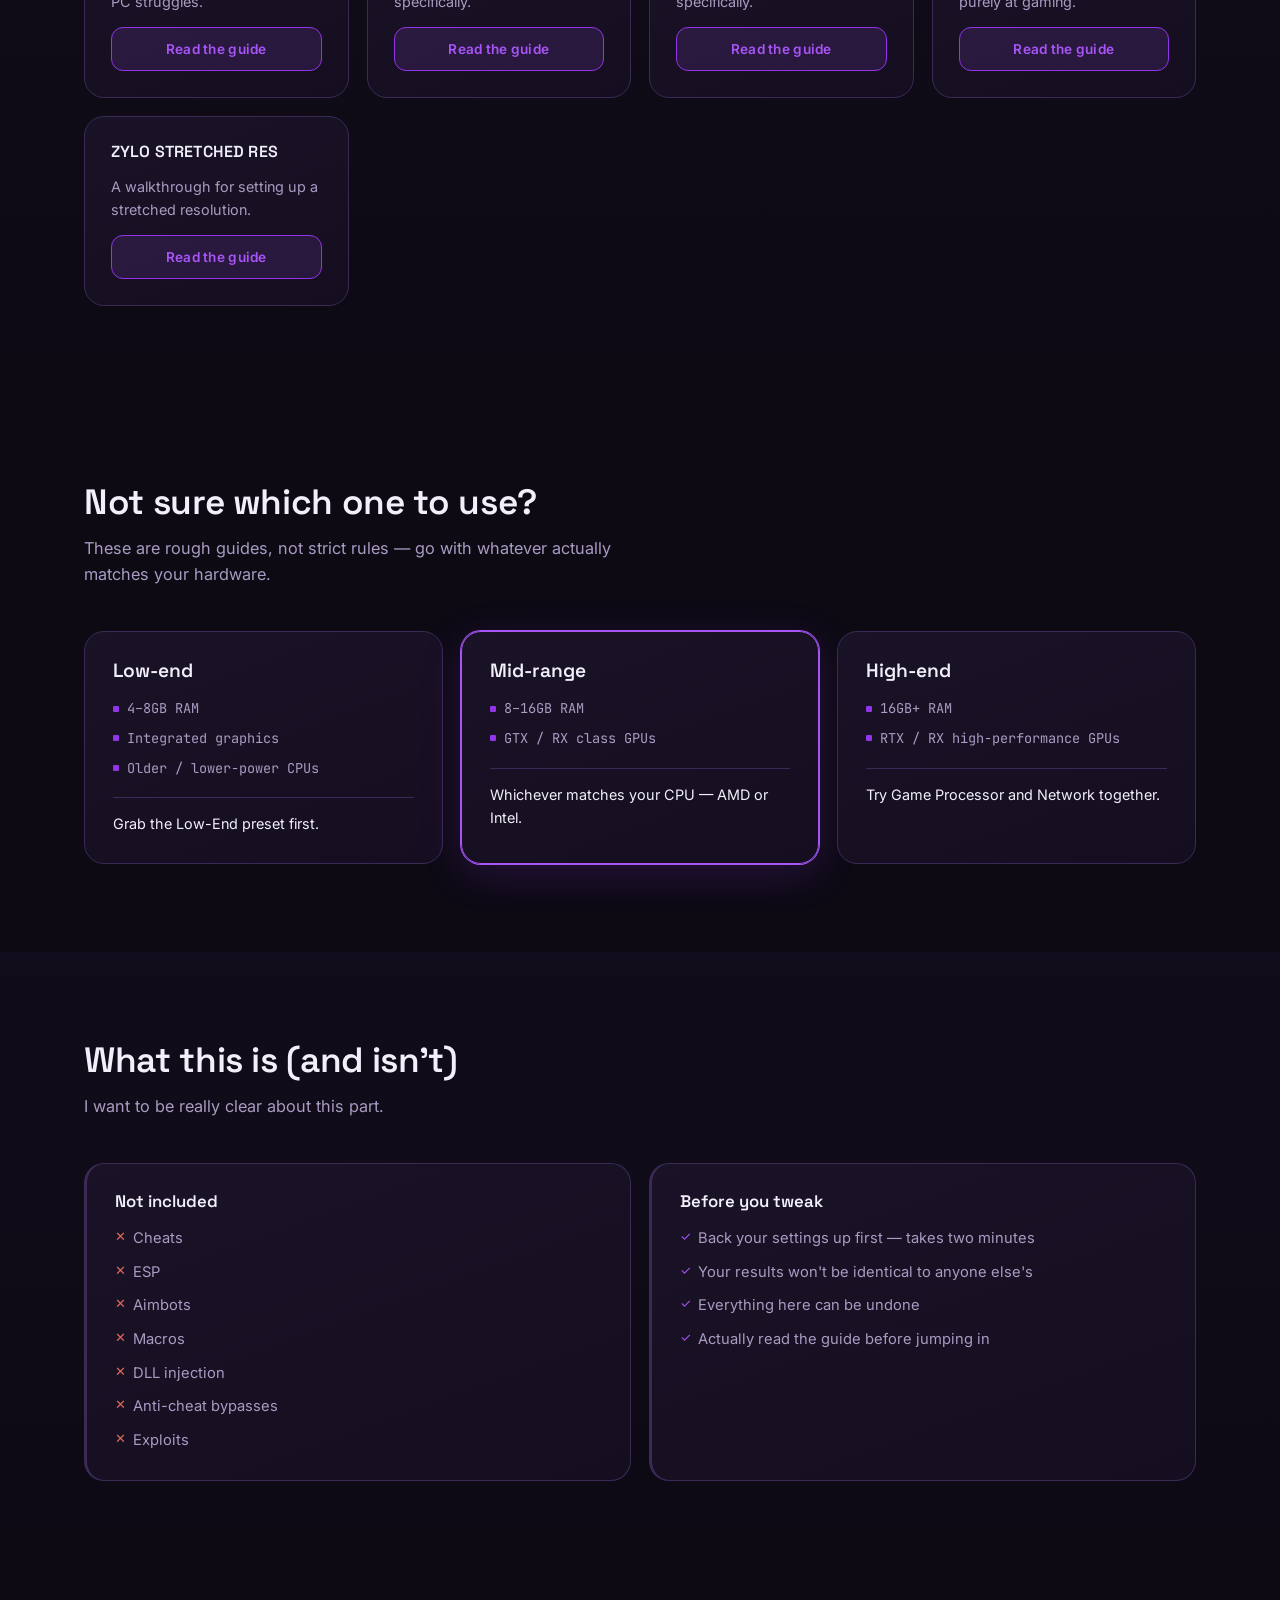
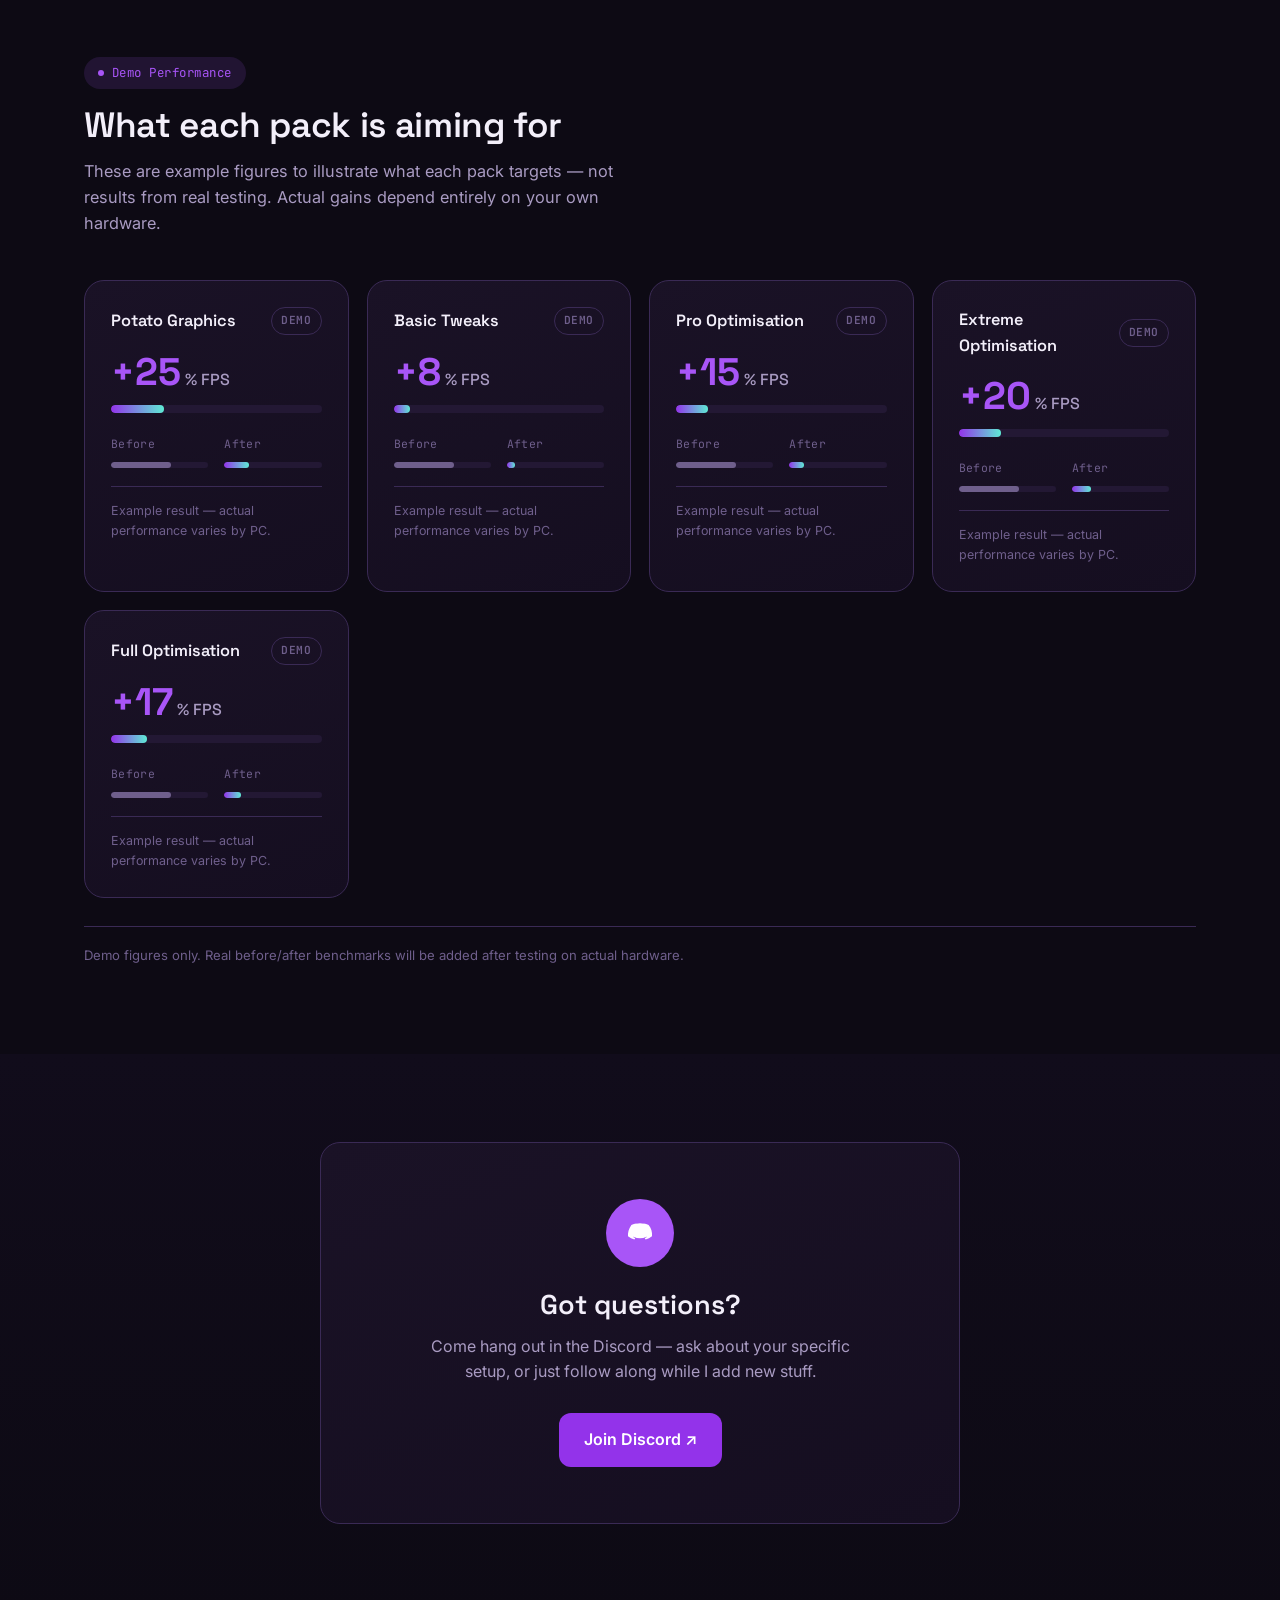
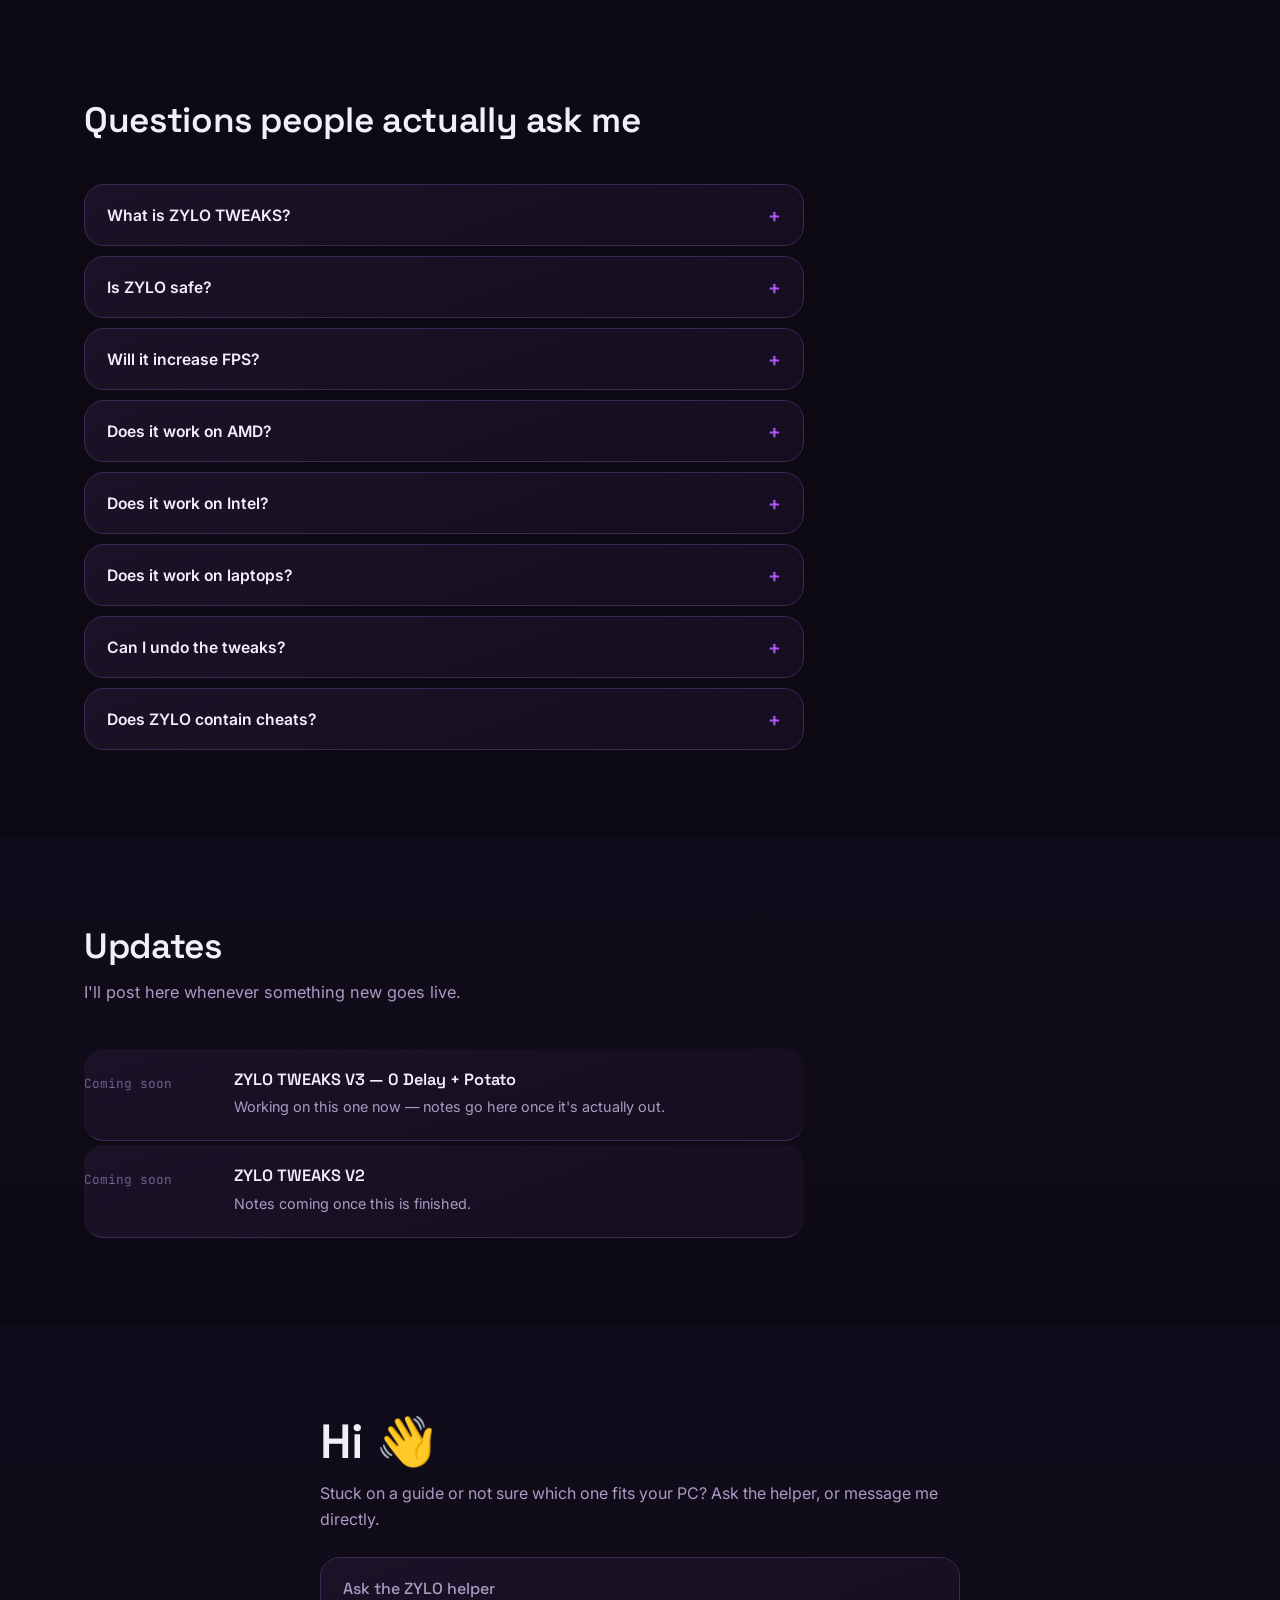
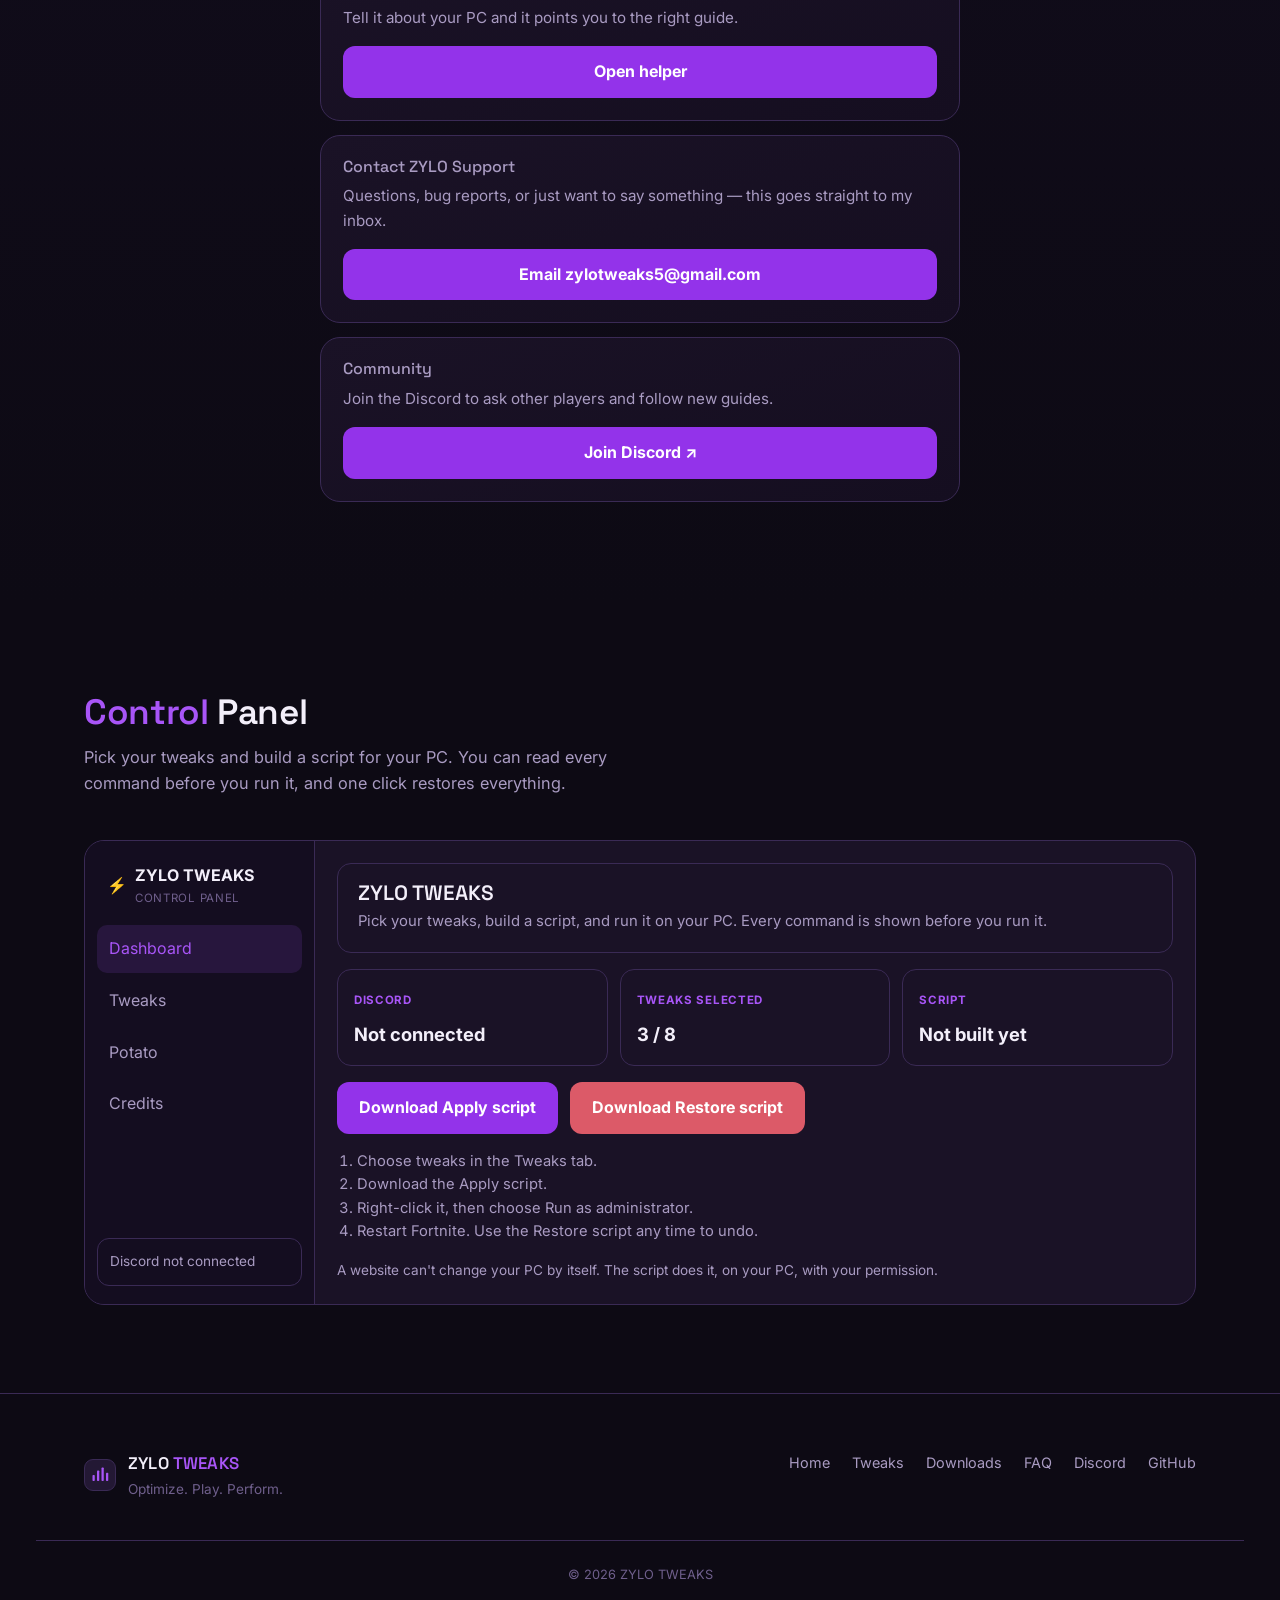
==== commit 0244a04e: "Add files via upload" ====
--- a/index.html
+++ b/index.html
@@ -61,6 +61,7 @@
       <div class="mega-col">
         <div class="mega-h">Resources</div>
         <a class="mega-item" href="#tweaks"><b>Free Tweaks</b><small>15 free guides to boost performance</small></a>
+        <a class="mega-item" href="#panel"><b>Control Panel</b><small>Build your tweak script</small></a>
         <a class="mega-item" href="#safety"><b>Safety</b><small>What this is and isn't</small></a>
         <a class="mega-item" href="#updates"><b>Updates</b><small>Latest updates &amp; fixes</small></a>
         <a class="mega-item" href="about.html"><b>About</b><small>Why ZYLO TWEAKS exists</small></a>
@@ -757,6 +758,17 @@
     </div>
   </section>
 
+  <!-- ===== CONTROL PANEL ===== -->
+  <section class="section" id="panel">
+    <div class="section-inner">
+      <div class="section-head">
+        <h2><span>Control</span> Panel</h2>
+        <p>Pick your tweaks and build a script for your PC. You can read every command before you run it, and one click restores everything.</p>
+      </div>
+      <div id="panel-root"></div>
+    </div>
+  </section>
+
 </main>
 
 <!-- ===== FOOTER ===== -->
@@ -803,5 +815,6 @@
 <script src="script.js"></script>
 <script src="enhance.js"></script>
 <script src="helper.js"></script>
+<script src="panel.js"></script>
 </body>
 </html>
--- a/theme-purple.css
+++ b/theme-purple.css
@@ -71,3 +71,37 @@
 .zh-form{display:flex;gap:8px;padding:12px;border-top:1px solid var(--border)}
 .zh-form input{flex:1;min-width:0;background:var(--bg);border:1px solid var(--border);color:var(--text);border-radius:12px;padding:11px 14px;font:inherit}
 .zh-form button{background:var(--accent-dim);color:#fff;border:0;border-radius:12px;padding:0 16px;font:inherit;font-weight:700;cursor:pointer}
+
+/* ===== Control panel ===== */
+.pn{display:grid;grid-template-columns:230px 1fr;gap:0;background:var(--surface);border:1px solid var(--border);border-radius:var(--radius);overflow:hidden;min-height:440px}
+.pn-side{background:#140d20;border-right:1px solid var(--border);padding:18px 12px;display:flex;flex-direction:column;gap:4px}
+.pn-brand{font-weight:700;padding:4px 10px 14px;display:flex;align-items:center;gap:8px}.pn-brand small{display:block;color:var(--text-faint);font-weight:400;font-size:.72rem;letter-spacing:.06em}
+.pn-tab{background:none;border:0;color:var(--text-dim);text-align:left;font:inherit;padding:11px 12px;border-radius:10px;cursor:pointer}
+.pn-tab:hover{background:var(--surface-2)}.pn-tab.on{background:var(--accent-soft);color:var(--accent)}
+.pn-user{margin-top:auto;border:1px solid var(--border);border-radius:12px;padding:12px;font-size:.85rem;color:var(--text-dim);display:flex;gap:10px;align-items:center}
+.pn-user img{width:32px;height:32px;border-radius:50%}.pn-user b{color:var(--text);display:block}
+.pn-user a{color:var(--accent);cursor:pointer;font-size:.78rem}
+.pn-main{padding:22px;display:flex;flex-direction:column;gap:16px}
+.pn-h{border:1px solid var(--border);border-radius:14px;padding:18px 20px}.pn-h h3{font-size:1.3rem;margin-bottom:4px}.pn-h p{color:var(--text-dim);font-size:.93rem}
+.pn-stats{display:grid;grid-template-columns:repeat(3,1fr);gap:12px}
+.pn-st{border:1px solid var(--border);border-radius:14px;padding:16px}.pn-st small{color:var(--accent);letter-spacing:.06em;text-transform:uppercase;font-size:.72rem;font-weight:700}.pn-st b{display:block;font-size:1.15rem;margin-top:8px}
+.pn-row{display:flex;gap:12px;flex-wrap:wrap}
+.pn-btn{border:0;border-radius:12px;padding:13px 22px;font:inherit;font-weight:700;cursor:pointer;background:var(--accent-dim);color:#fff}.pn-btn:hover{background:var(--accent)}
+.pn-btn.r{background:#dc5a68}.pn-btn.r:hover{background:#ec6b79}.pn-btn.g{background:transparent;border:1px solid var(--border);color:var(--text)}
+.pn-list{border:1px solid var(--border);border-radius:14px;overflow:hidden}
+.pn-t{display:flex;justify-content:space-between;align-items:center;gap:14px;padding:14px 18px;border-bottom:1px solid var(--border)}.pn-t:last-child{border:0}
+.pn-t b{display:block}.pn-t small{color:var(--text-dim)}
+.pn-t input{appearance:none;flex:none;width:44px;height:26px;border-radius:13px;background:var(--surface-2);position:relative;cursor:pointer;transition:.2s}
+.pn-t input:after{content:"";position:absolute;top:3px;left:3px;width:20px;height:20px;border-radius:50%;background:var(--text-dim);transition:.2s}
+.pn-t input:checked{background:var(--accent-dim)}.pn-t input:checked:after{left:21px;background:#fff}
+.pn-pre{background:var(--bg);border:1px solid var(--border);border-radius:12px;padding:14px;font:12px/1.5 ui-monospace,Menlo,Consolas,monospace;color:var(--text-dim);max-height:220px;overflow:auto;white-space:pre;margin:0}
+.pn-note{color:var(--text-dim);font-size:.85rem}
+.pn-steps{margin:0;padding-left:20px;color:var(--text-dim);font-size:.92rem}
+.pn-two{display:grid;grid-template-columns:1fr 1fr;gap:14px}.pn-c{border:1px solid var(--border);border-radius:14px;padding:22px;text-align:center}.pn-c h4{margin:8px 0 4px}.pn-c p{color:var(--text-dim);font-size:.9rem;margin-bottom:14px}
+@media(max-width:800px){.pn{grid-template-columns:1fr}.pn-side{flex-direction:row;flex-wrap:wrap;border-right:0;border-bottom:1px solid var(--border)}.pn-brand,.pn-user{display:none}.pn-stats,.pn-two{grid-template-columns:1fr}}
+/* Discord gate */
+.dl{position:fixed;inset:0;z-index:500;background:rgba(8,5,14,.94);backdrop-filter:blur(8px);display:grid;place-items:center;padding:20px}
+.dl-c{max-width:420px;width:100%;background:var(--surface);border:1px solid var(--border);border-radius:24px;padding:32px;text-align:center}
+.dl-c h2{font-size:1.7rem;margin-bottom:10px}.dl-c p{color:var(--text-dim);margin-bottom:22px}
+.dl-c button{width:100%;background:#5865f2;color:#fff;border:0;border-radius:12px;padding:14px;font:inherit;font-weight:700;cursor:pointer}.dl-c button:hover{background:#6c78ff}
+.dl-c small{display:block;margin-top:14px;color:var(--text-faint)}
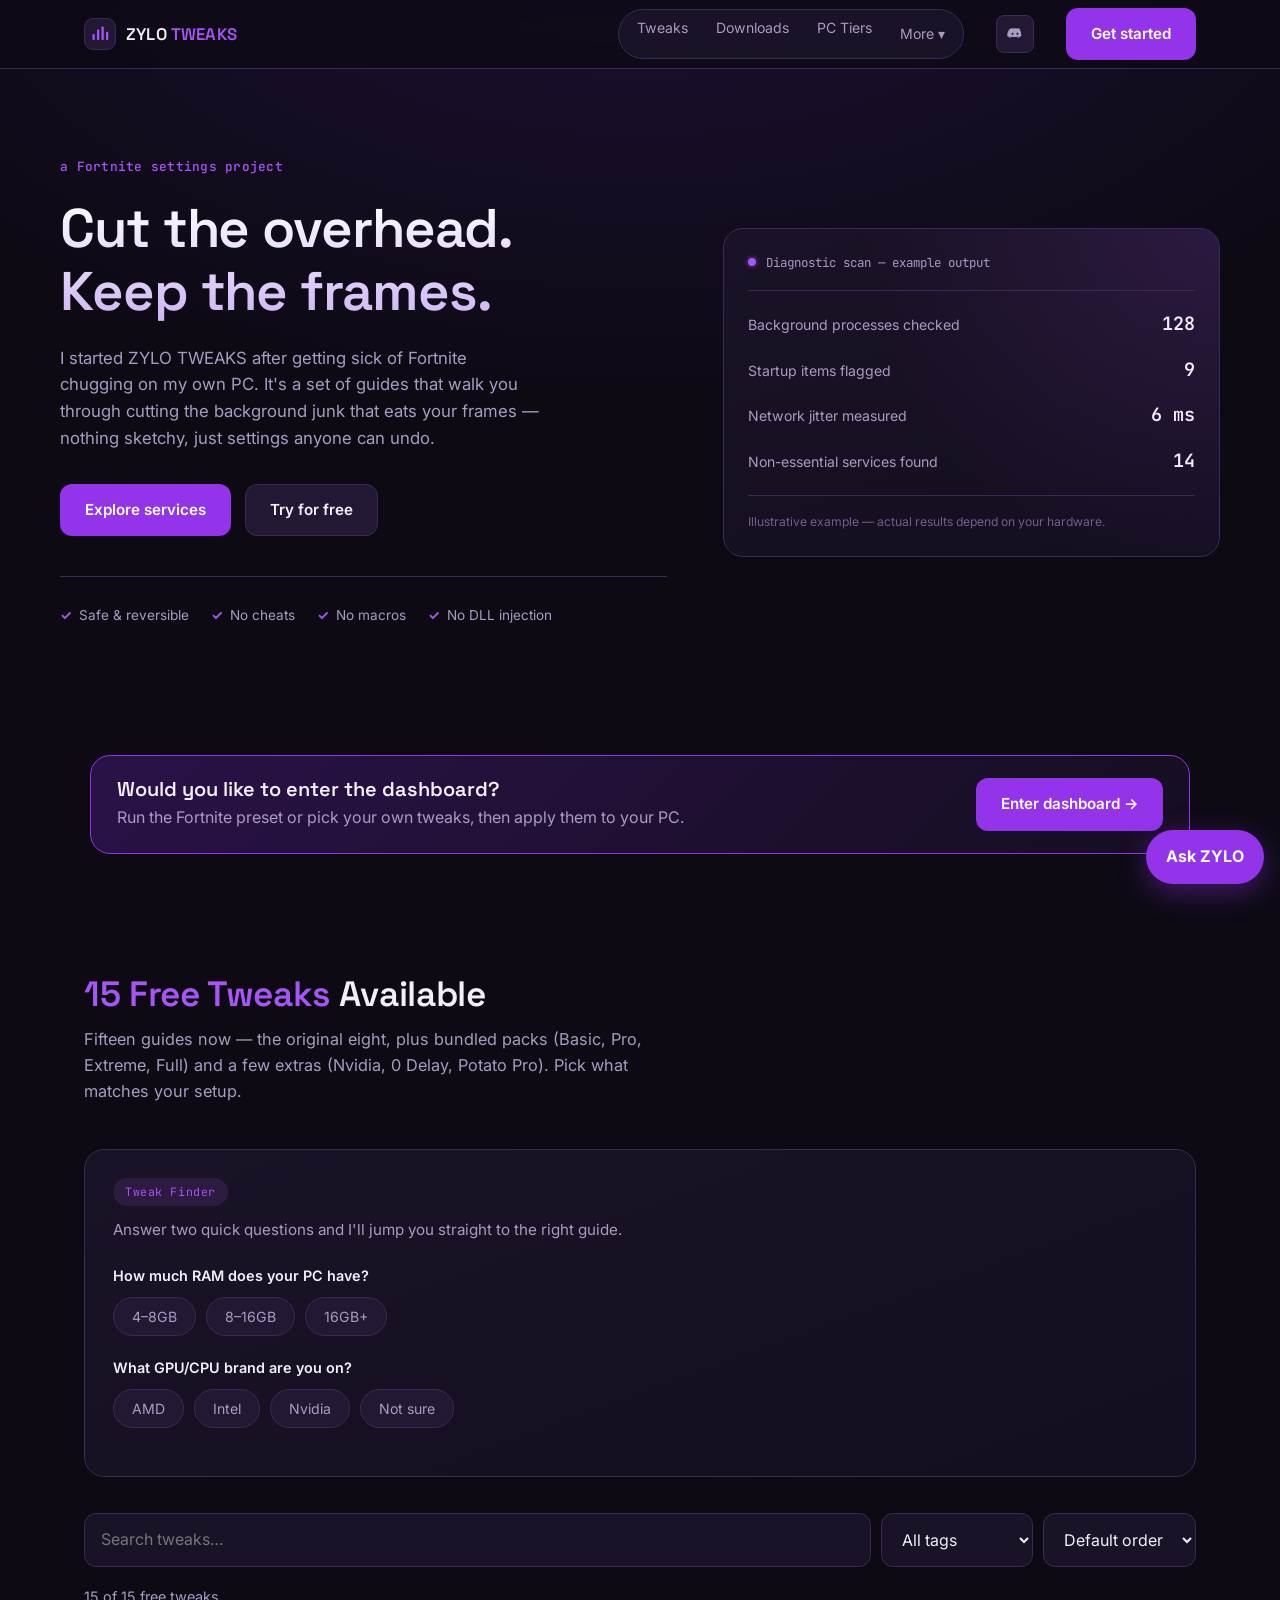
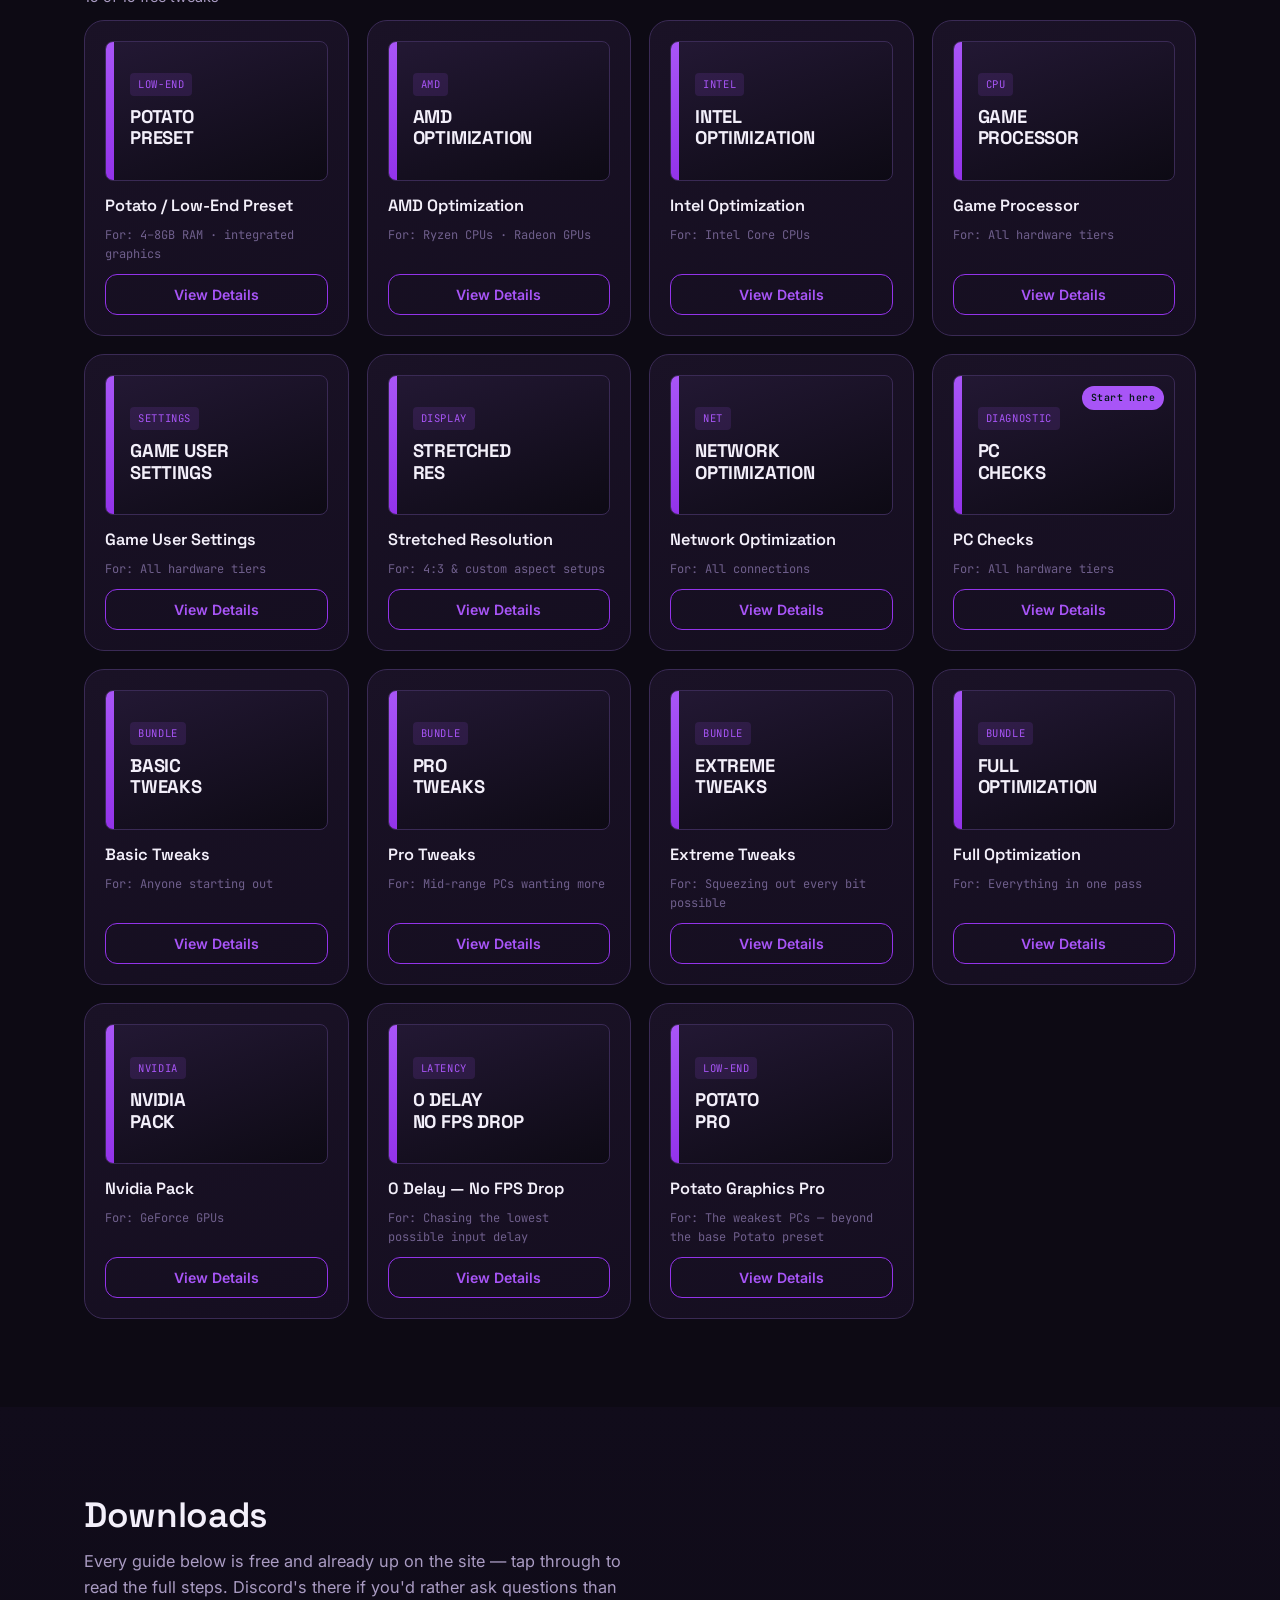
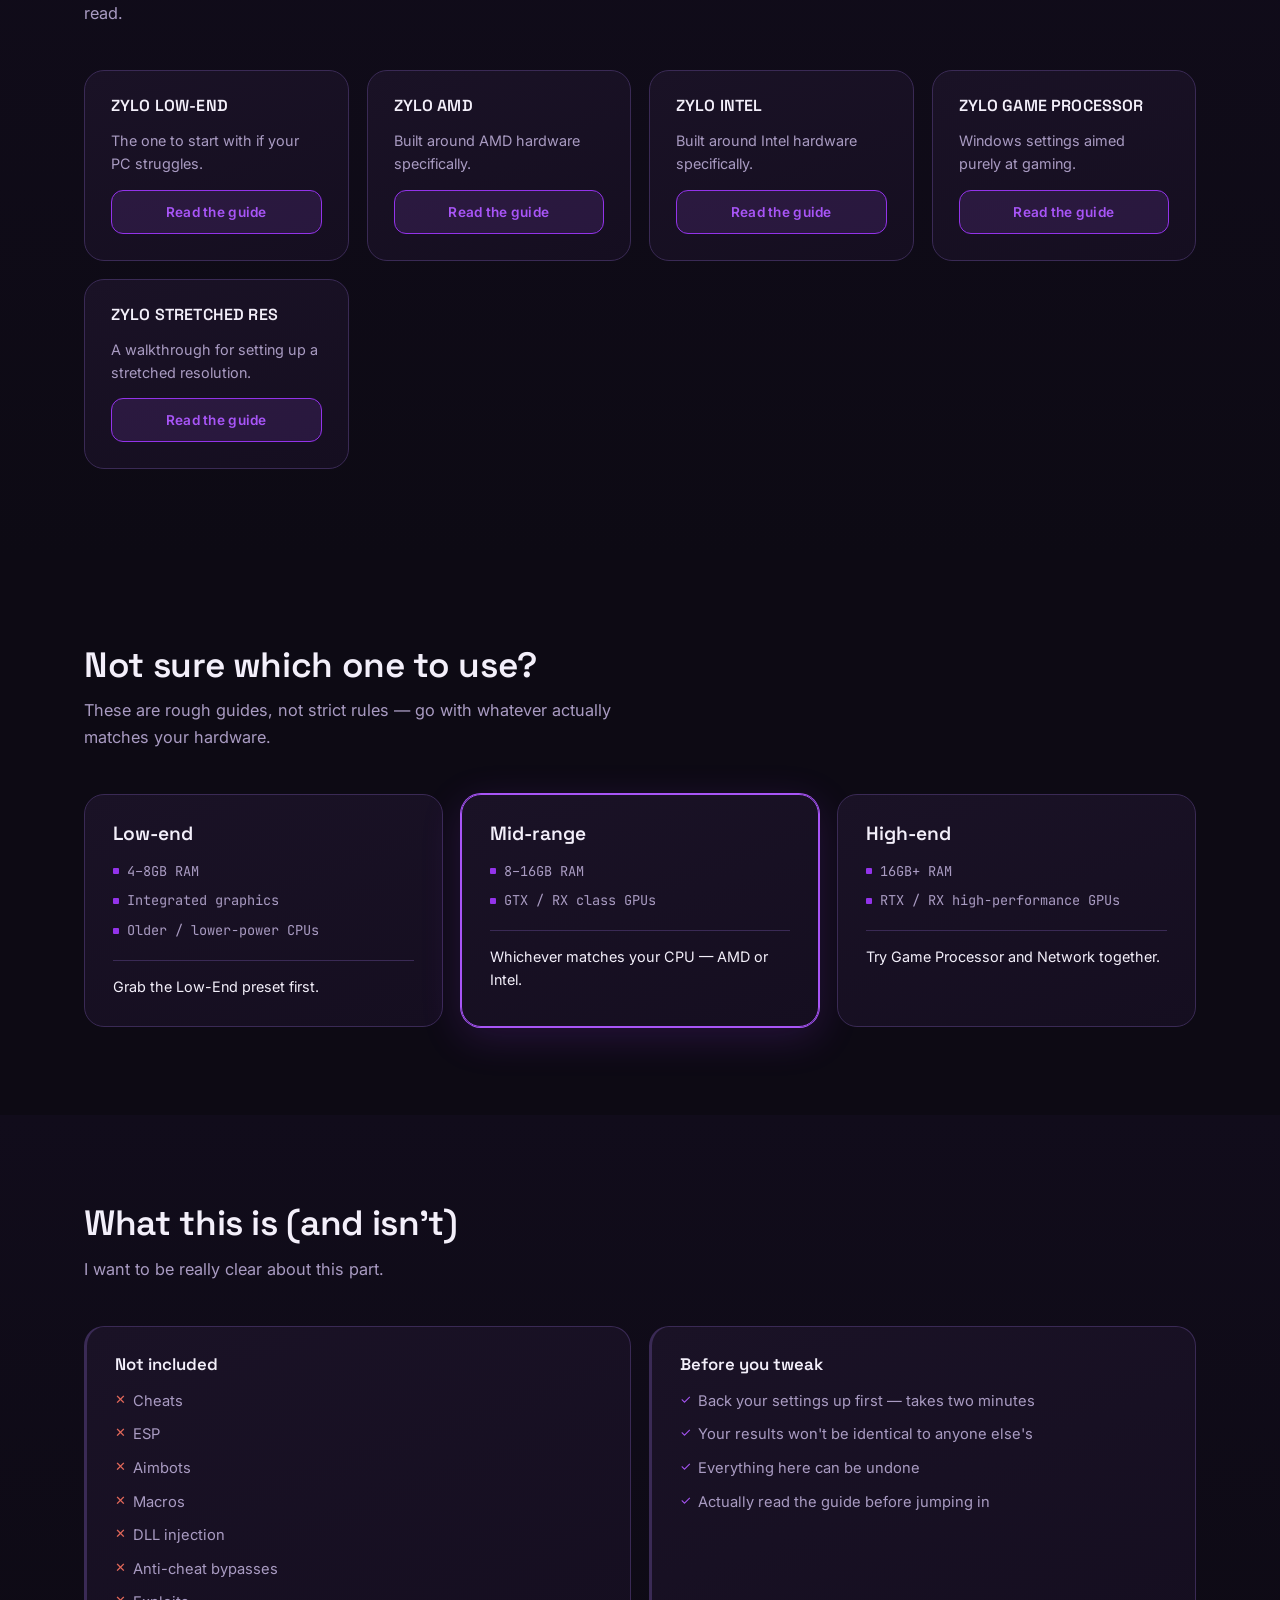
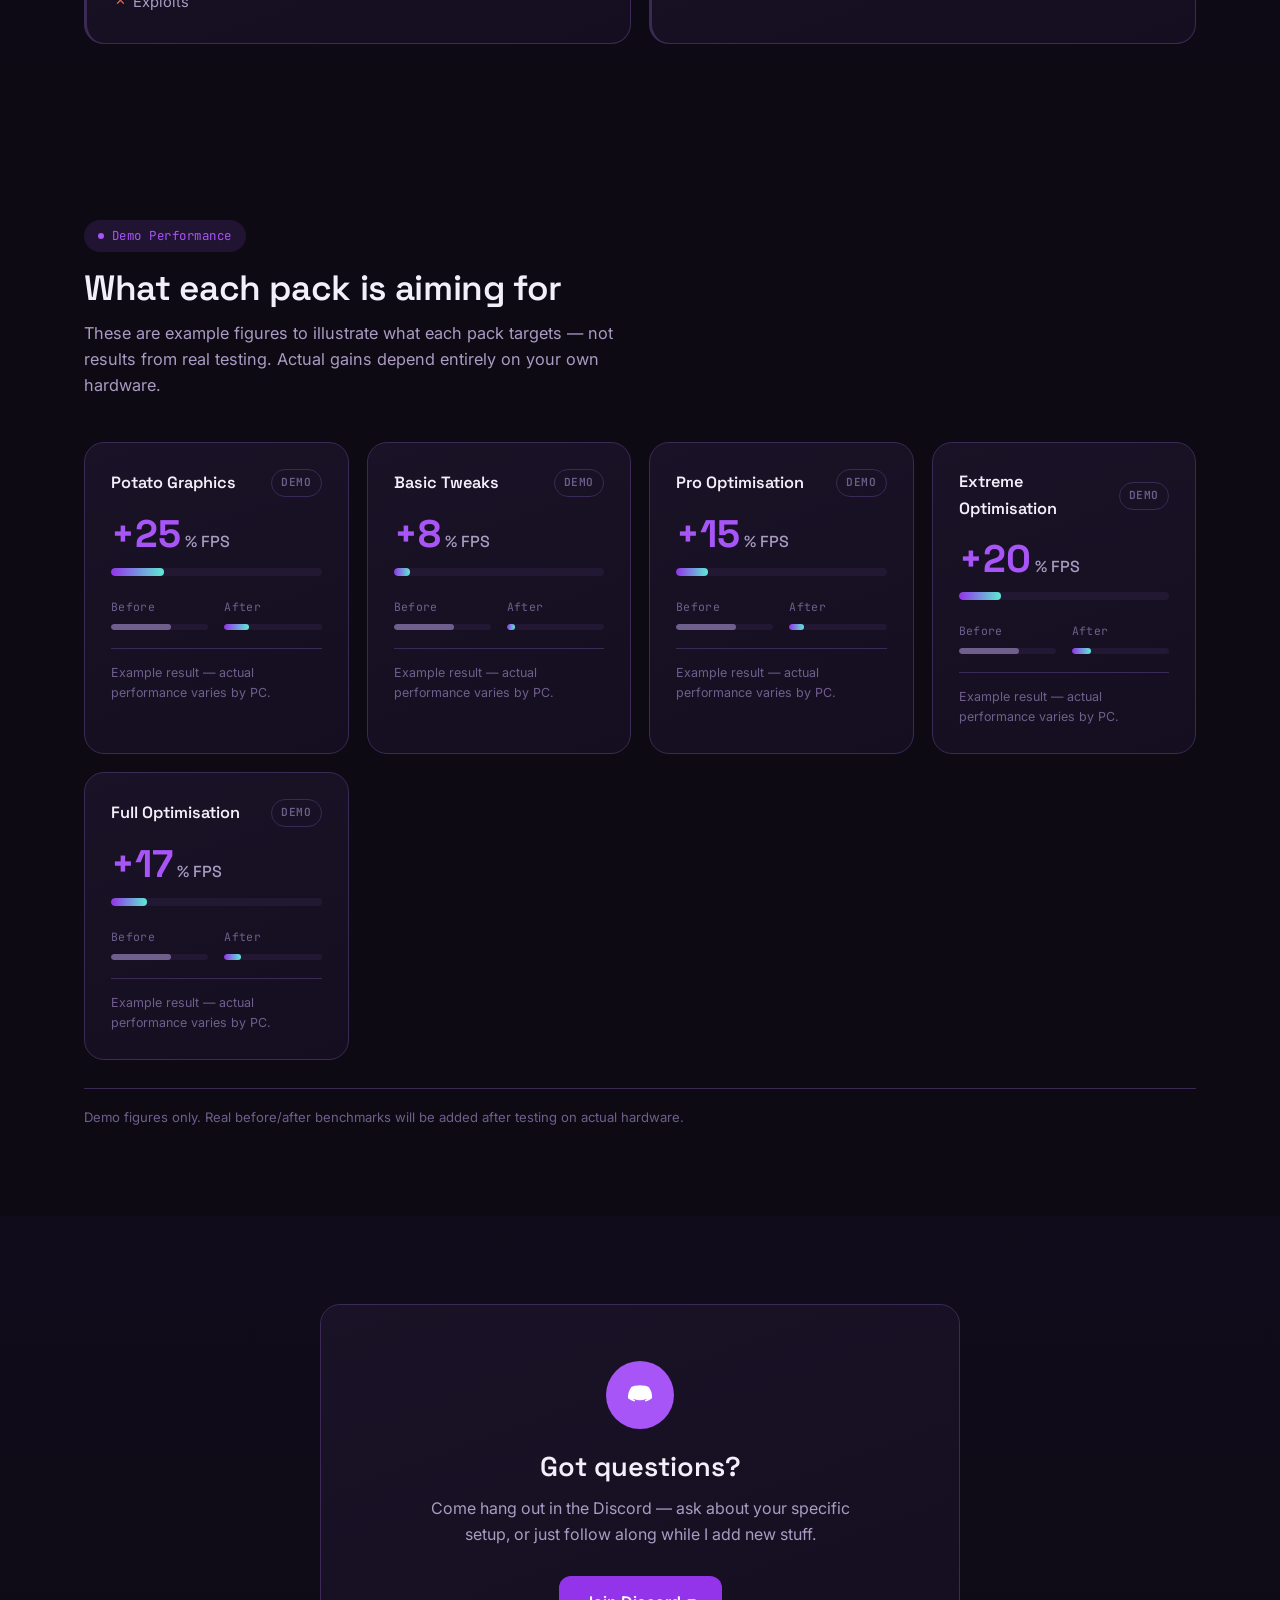
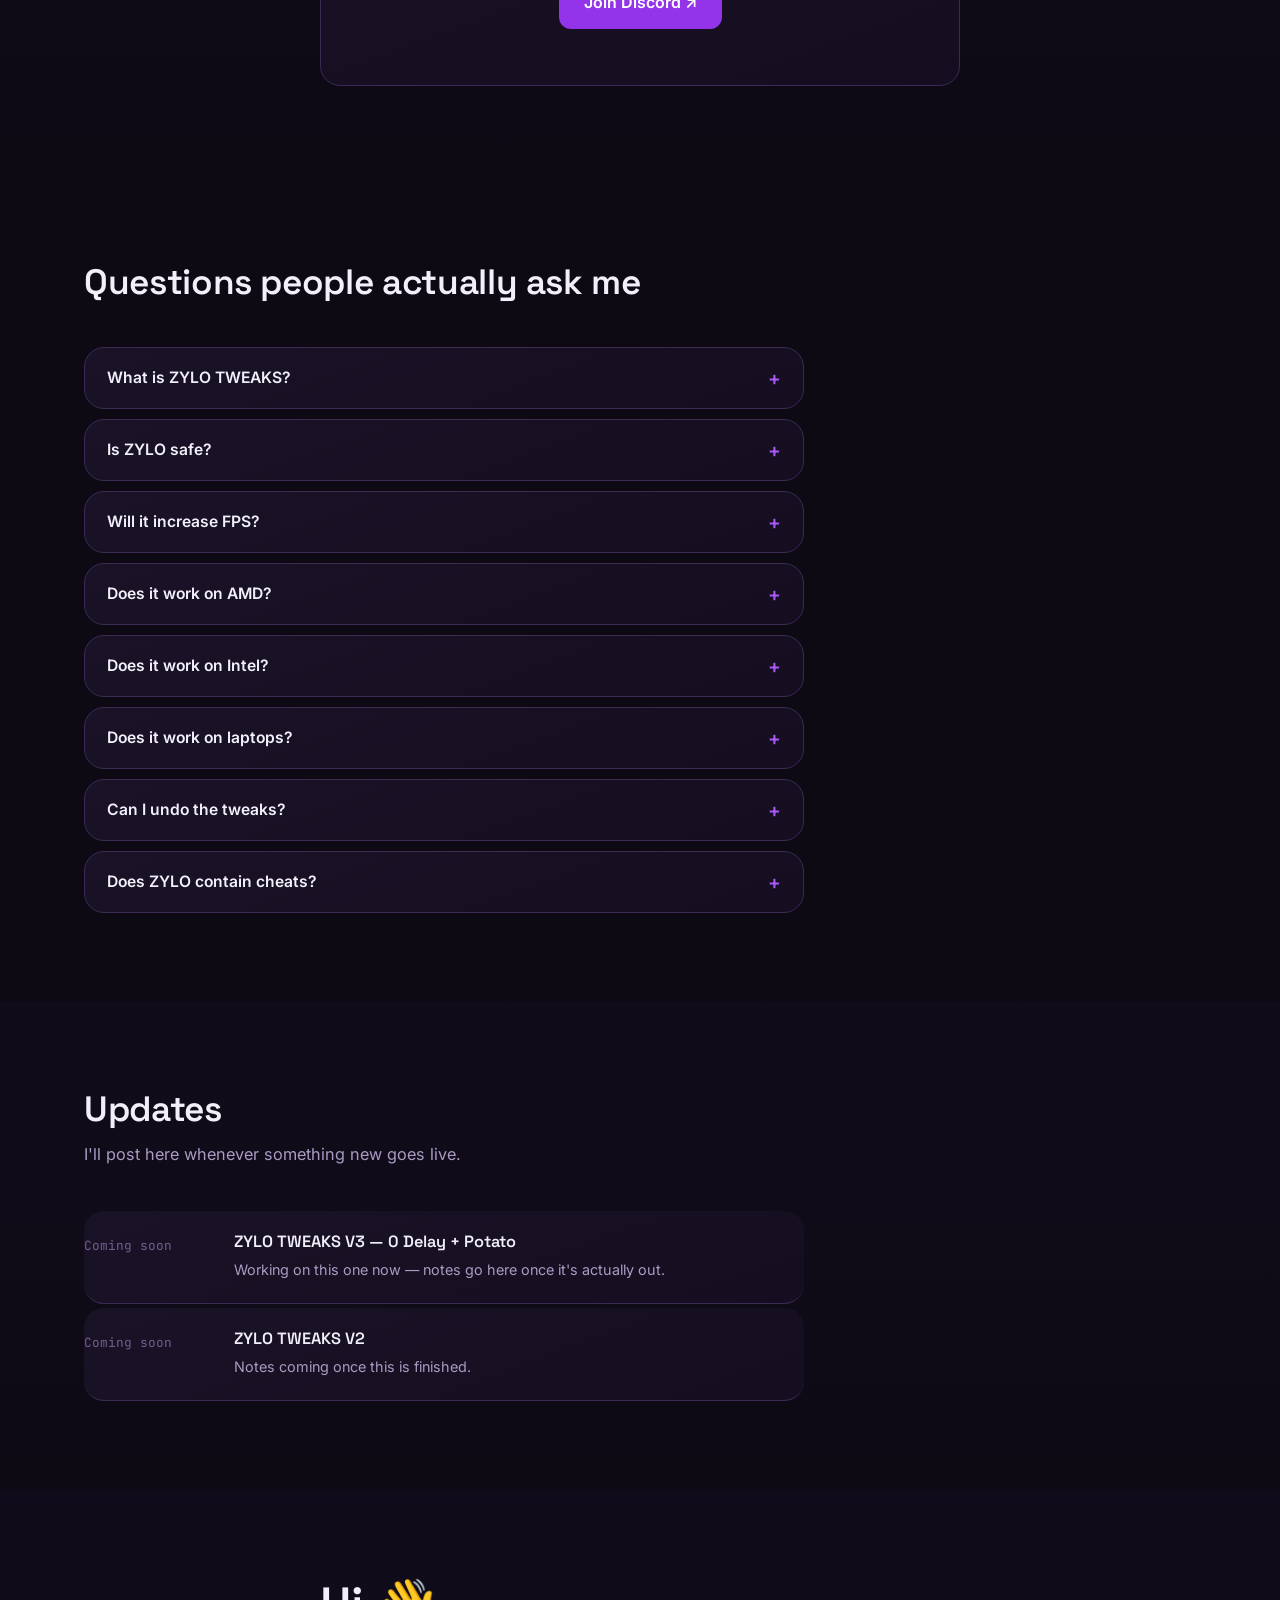
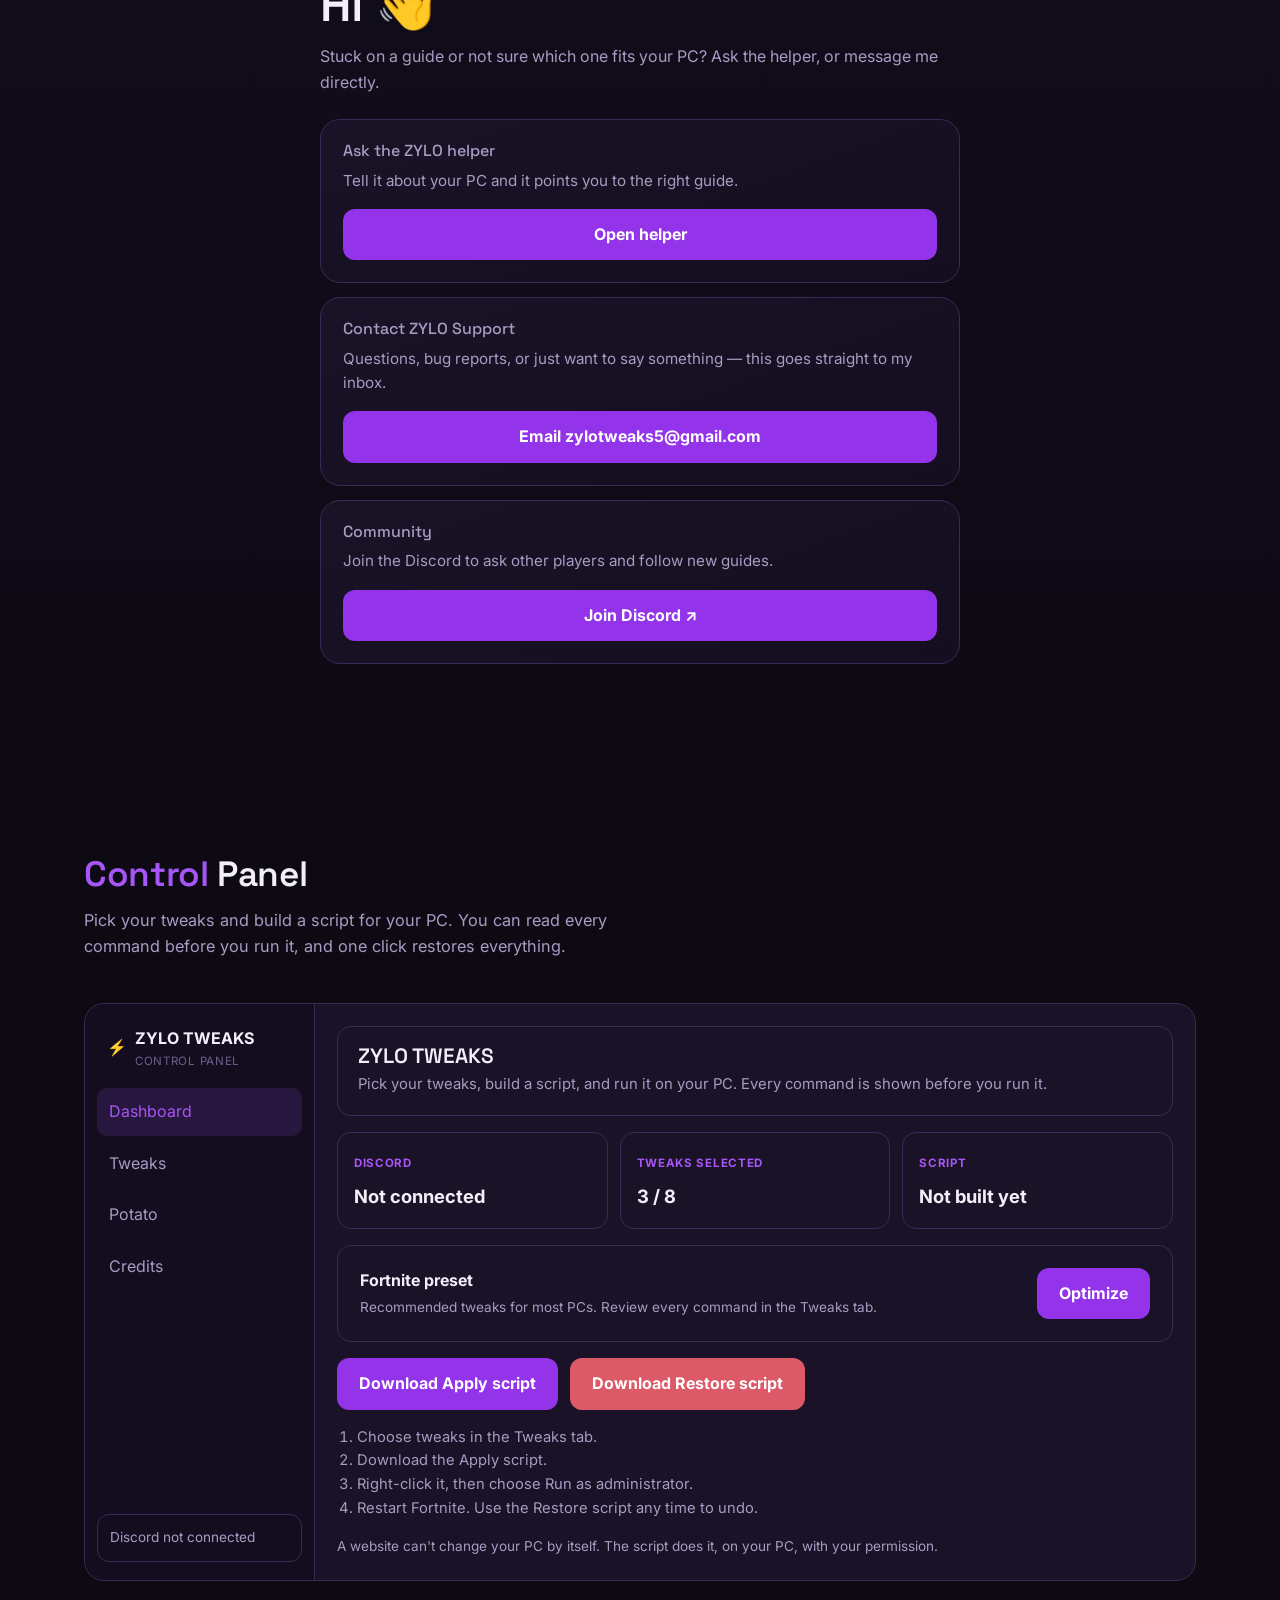
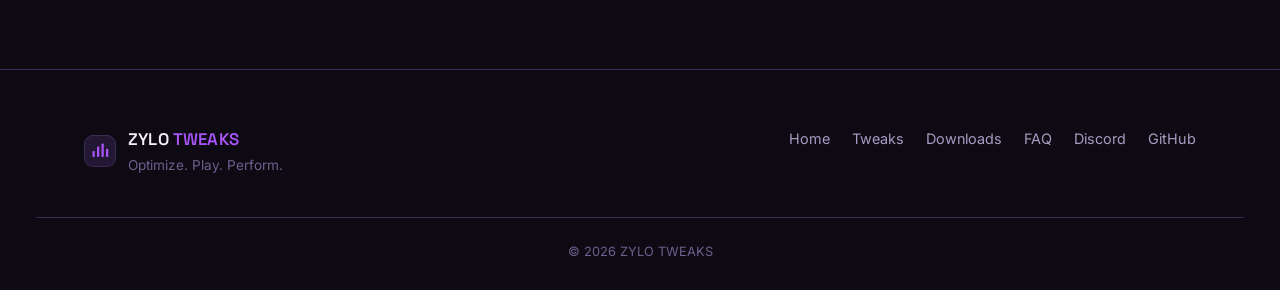
==== commit b27b3991: "Add files via upload" ====
--- a/index.html
+++ b/index.html
@@ -61,6 +61,8 @@
       <div class="mega-col">
         <div class="mega-h">Resources</div>
         <a class="mega-item" href="#tweaks"><b>Free Tweaks</b><small>15 free guides to boost performance</small></a>
+        <a class="mega-item" href="ai.html"><b>ZYLO AI</b><small>AI workspace (preview)</small></a>
+        <a class="mega-item" href="dashboard.html"><b>Dashboard</b><small>Apply tweaks to your PC</small></a>
         <a class="mega-item" href="#panel"><b>Control Panel</b><small>Build your tweak script</small></a>
         <a class="mega-item" href="#safety"><b>Safety</b><small>What this is and isn't</small></a>
         <a class="mega-item" href="#updates"><b>Updates</b><small>Latest updates &amp; fixes</small></a>
@@ -135,6 +137,16 @@
   </section>
 
   <!-- ===== TWEAKS ===== -->
+  <section class="dash-cta">
+    <div class="dash-cta-in">
+      <div>
+        <h3>Would you like to enter the dashboard?</h3>
+        <p>Run the Fortnite preset or pick your own tweaks, then apply them to your PC.</p>
+      </div>
+      <a href="dashboard.html" class="btn btn-primary">Enter dashboard →</a>
+    </div>
+  </section>
+
   <section class="section" id="tweaks">
     <div class="section-inner">
       <div class="section-head">
--- a/theme-purple.css
+++ b/theme-purple.css
@@ -105,3 +105,12 @@
 .dl-c h2{font-size:1.7rem;margin-bottom:10px}.dl-c p{color:var(--text-dim);margin-bottom:22px}
 .dl-c button{width:100%;background:#5865f2;color:#fff;border:0;border-radius:12px;padding:14px;font:inherit;font-weight:700;cursor:pointer}.dl-c button:hover{background:#6c78ff}
 .dl-c small{display:block;margin-top:14px;color:var(--text-faint)}
+
+/* dashboard entry + dashboard page */
+.dash-cta{padding:0 24px}
+.dash-cta-in{max-width:1100px;margin:32px auto;padding:22px 26px;border:1px solid var(--accent-dim);border-radius:20px;background:linear-gradient(135deg,#2a1248,#150e20);display:flex;justify-content:space-between;align-items:center;gap:16px;flex-wrap:wrap}
+.dash-cta-in h3{font-size:1.25rem;margin:0 0 4px}.dash-cta-in p{margin:0;color:var(--text-dim)}
+.dh{display:flex;justify-content:space-between;align-items:center;gap:12px;padding:calc(14px + env(safe-area-inset-top,0px)) 24px 14px;border-bottom:1px solid var(--border)}
+.dh-b{font-weight:700;font-size:1.1rem}
+.dmain{max-width:1100px;margin:0 auto;padding:32px 20px 60px}
+.dmain h1{font-size:clamp(1.8rem,5vw,2.6rem);margin:0 0 6px}.dmain .sub{color:var(--text-dim);margin:0 0 24px}
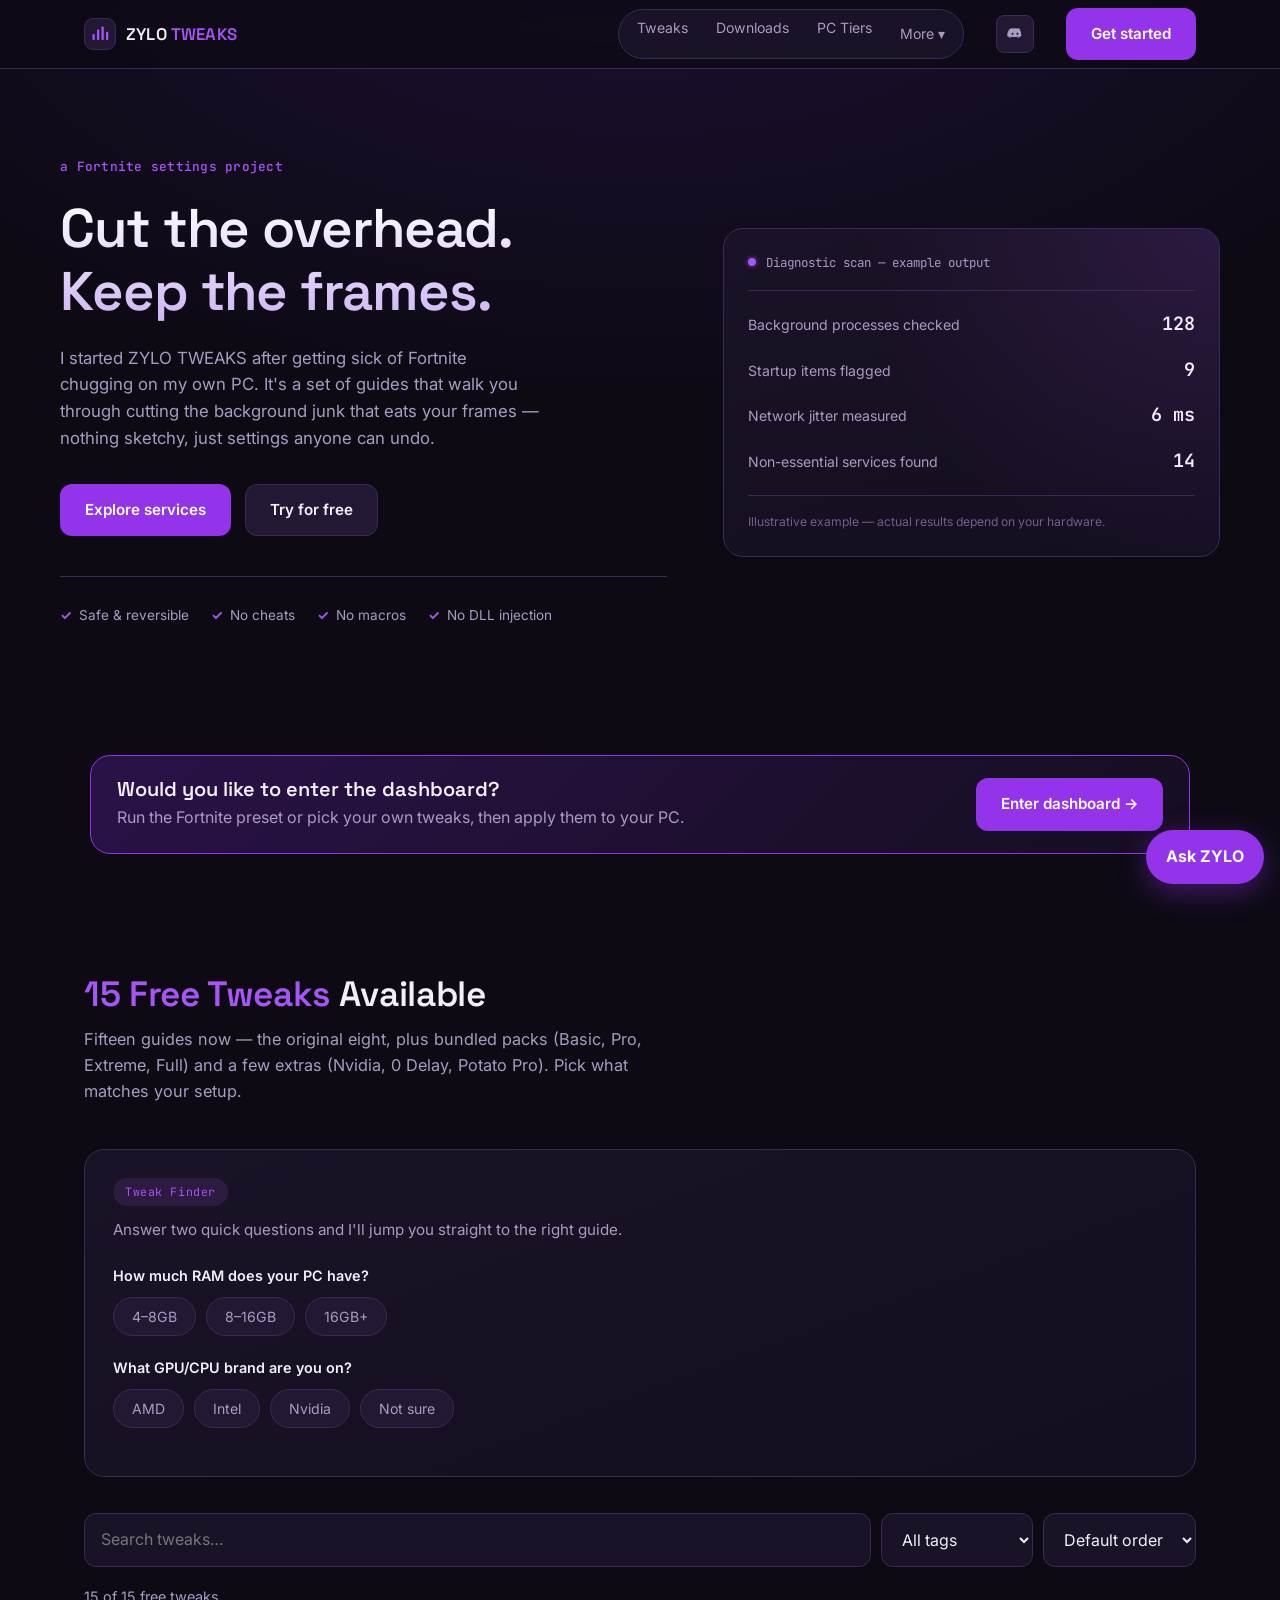
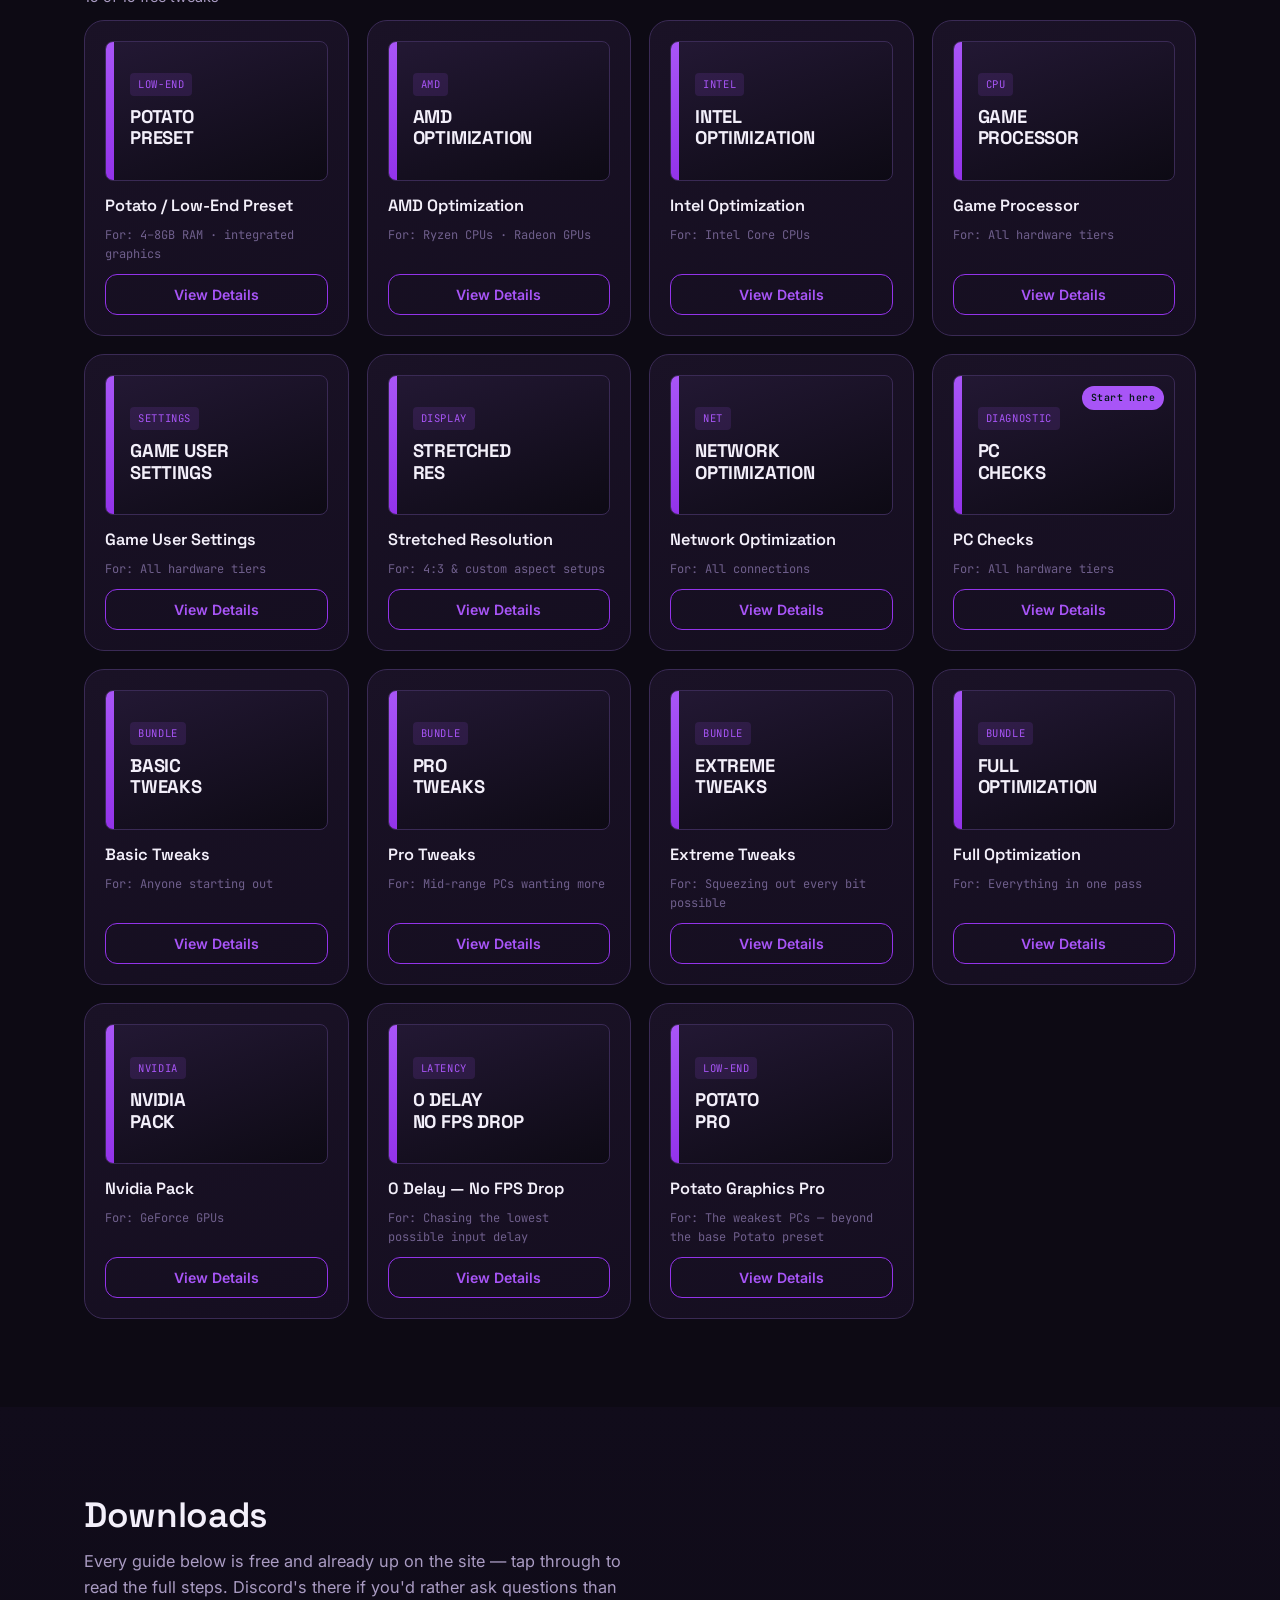
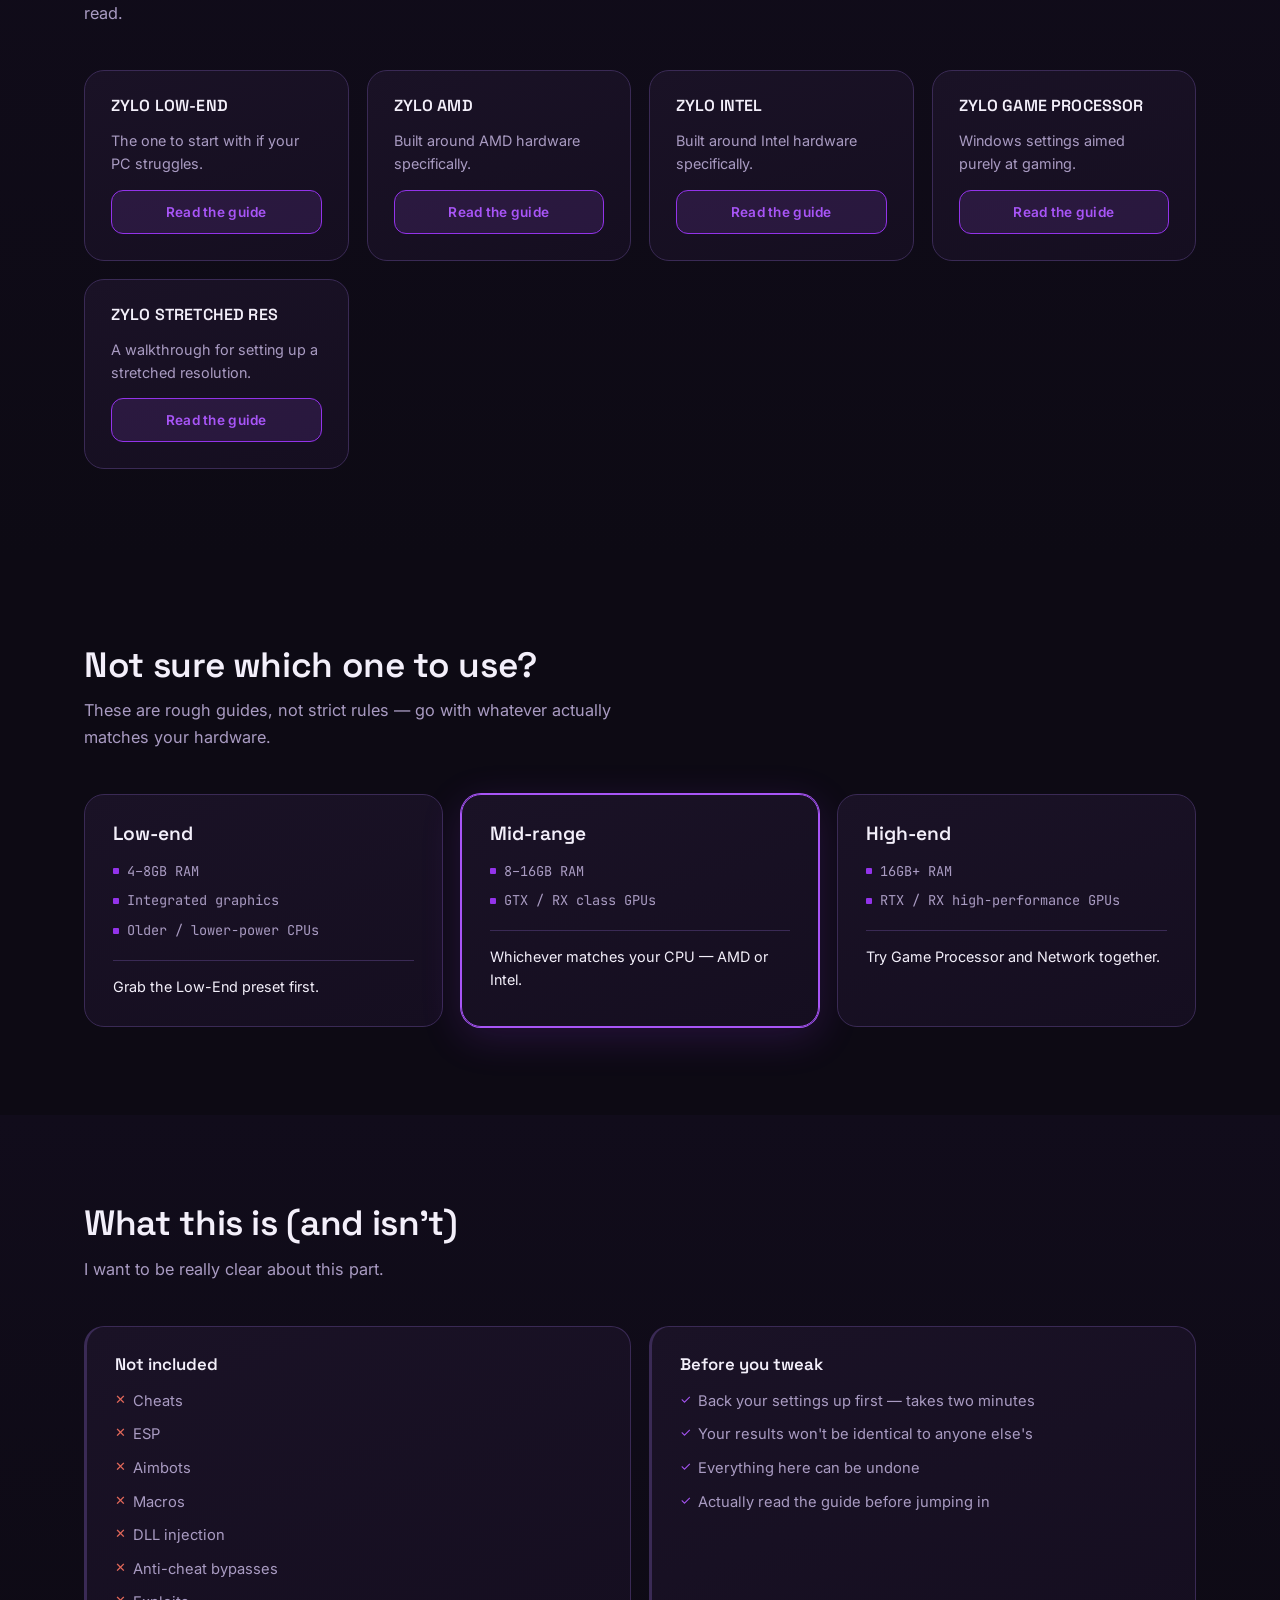
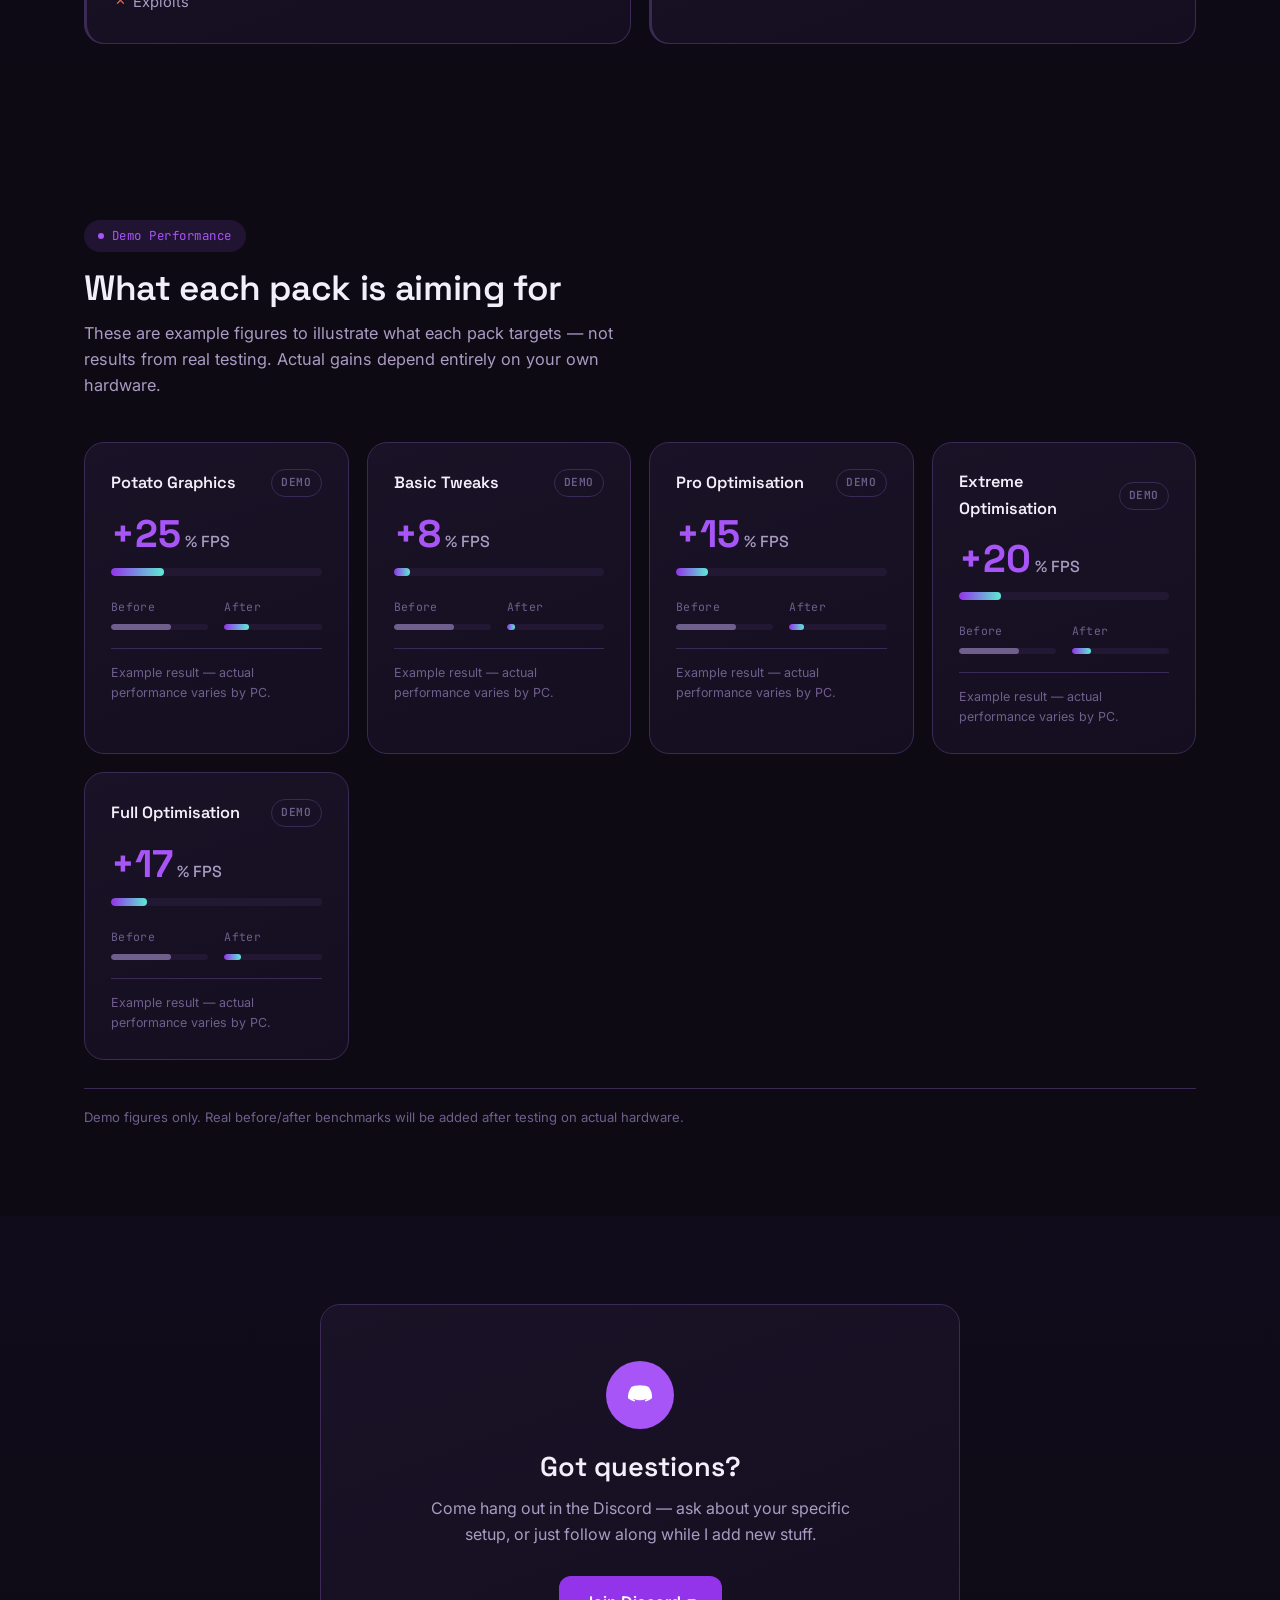
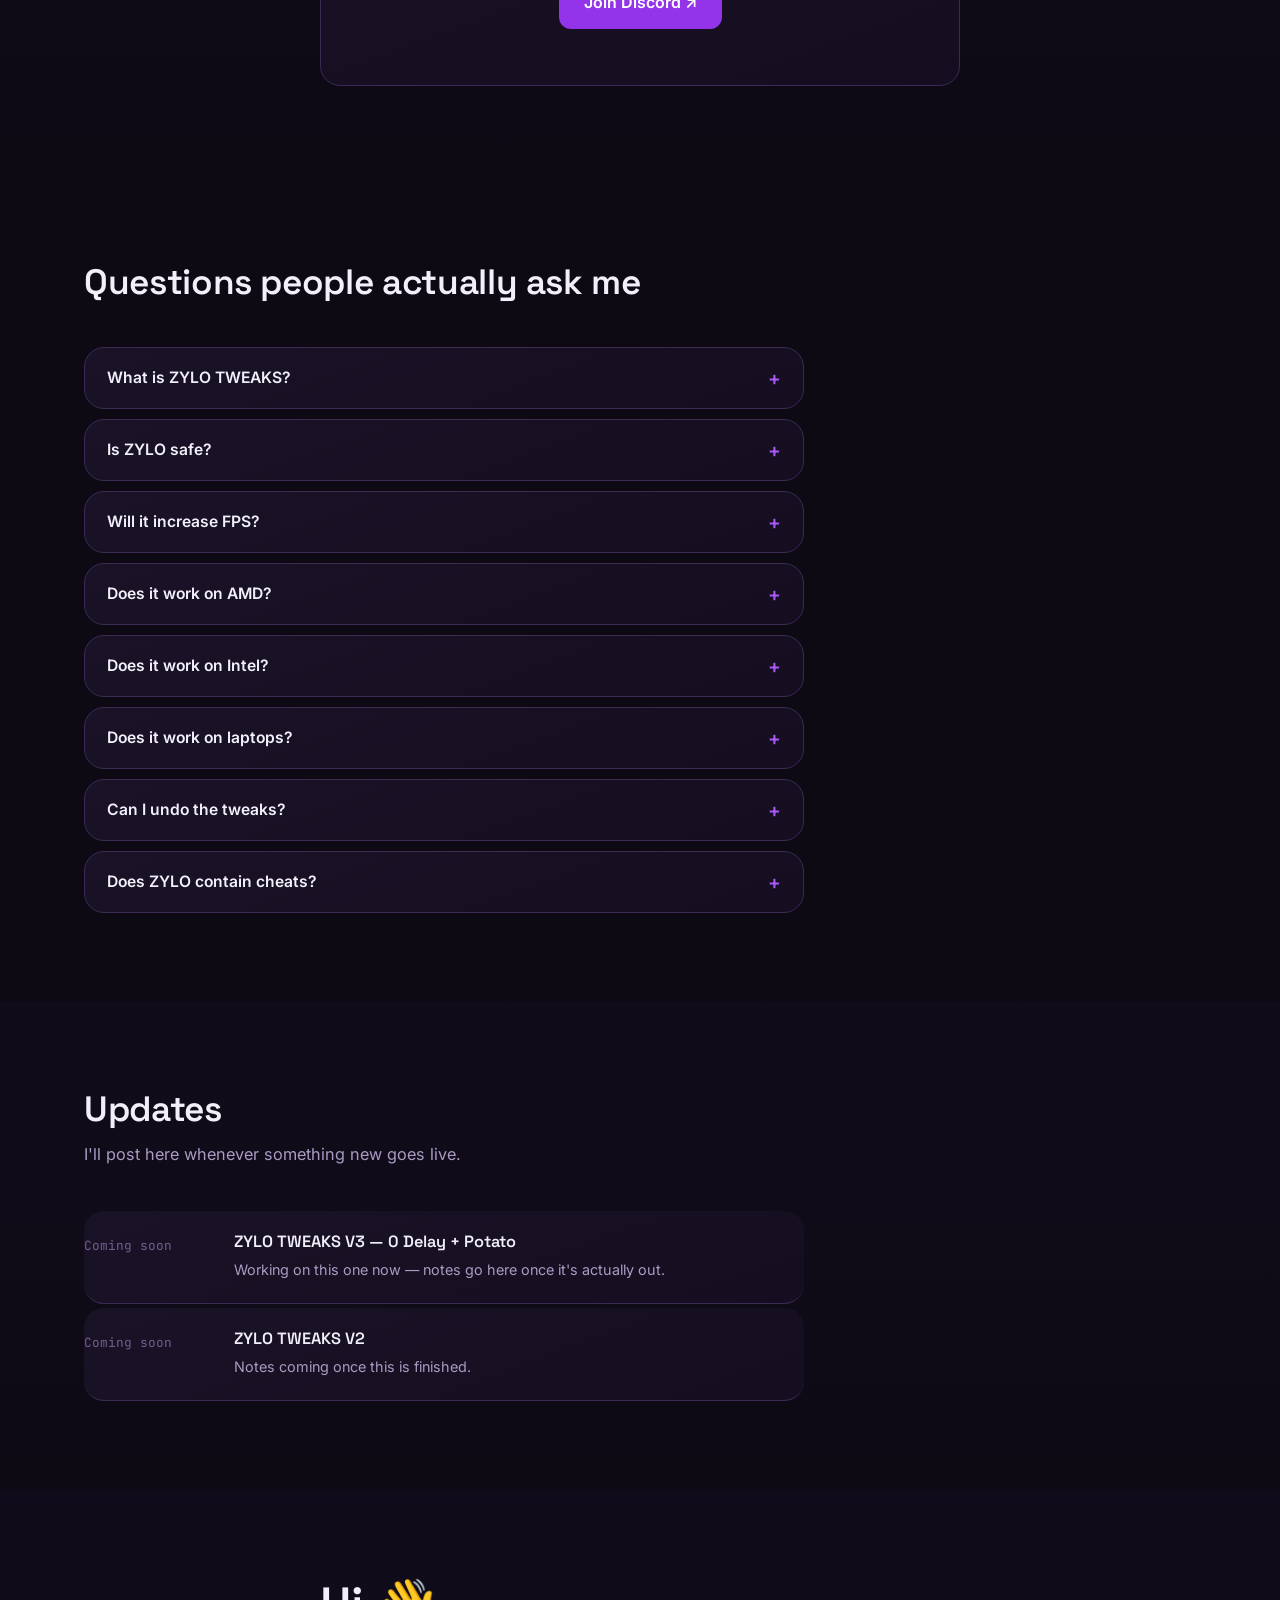
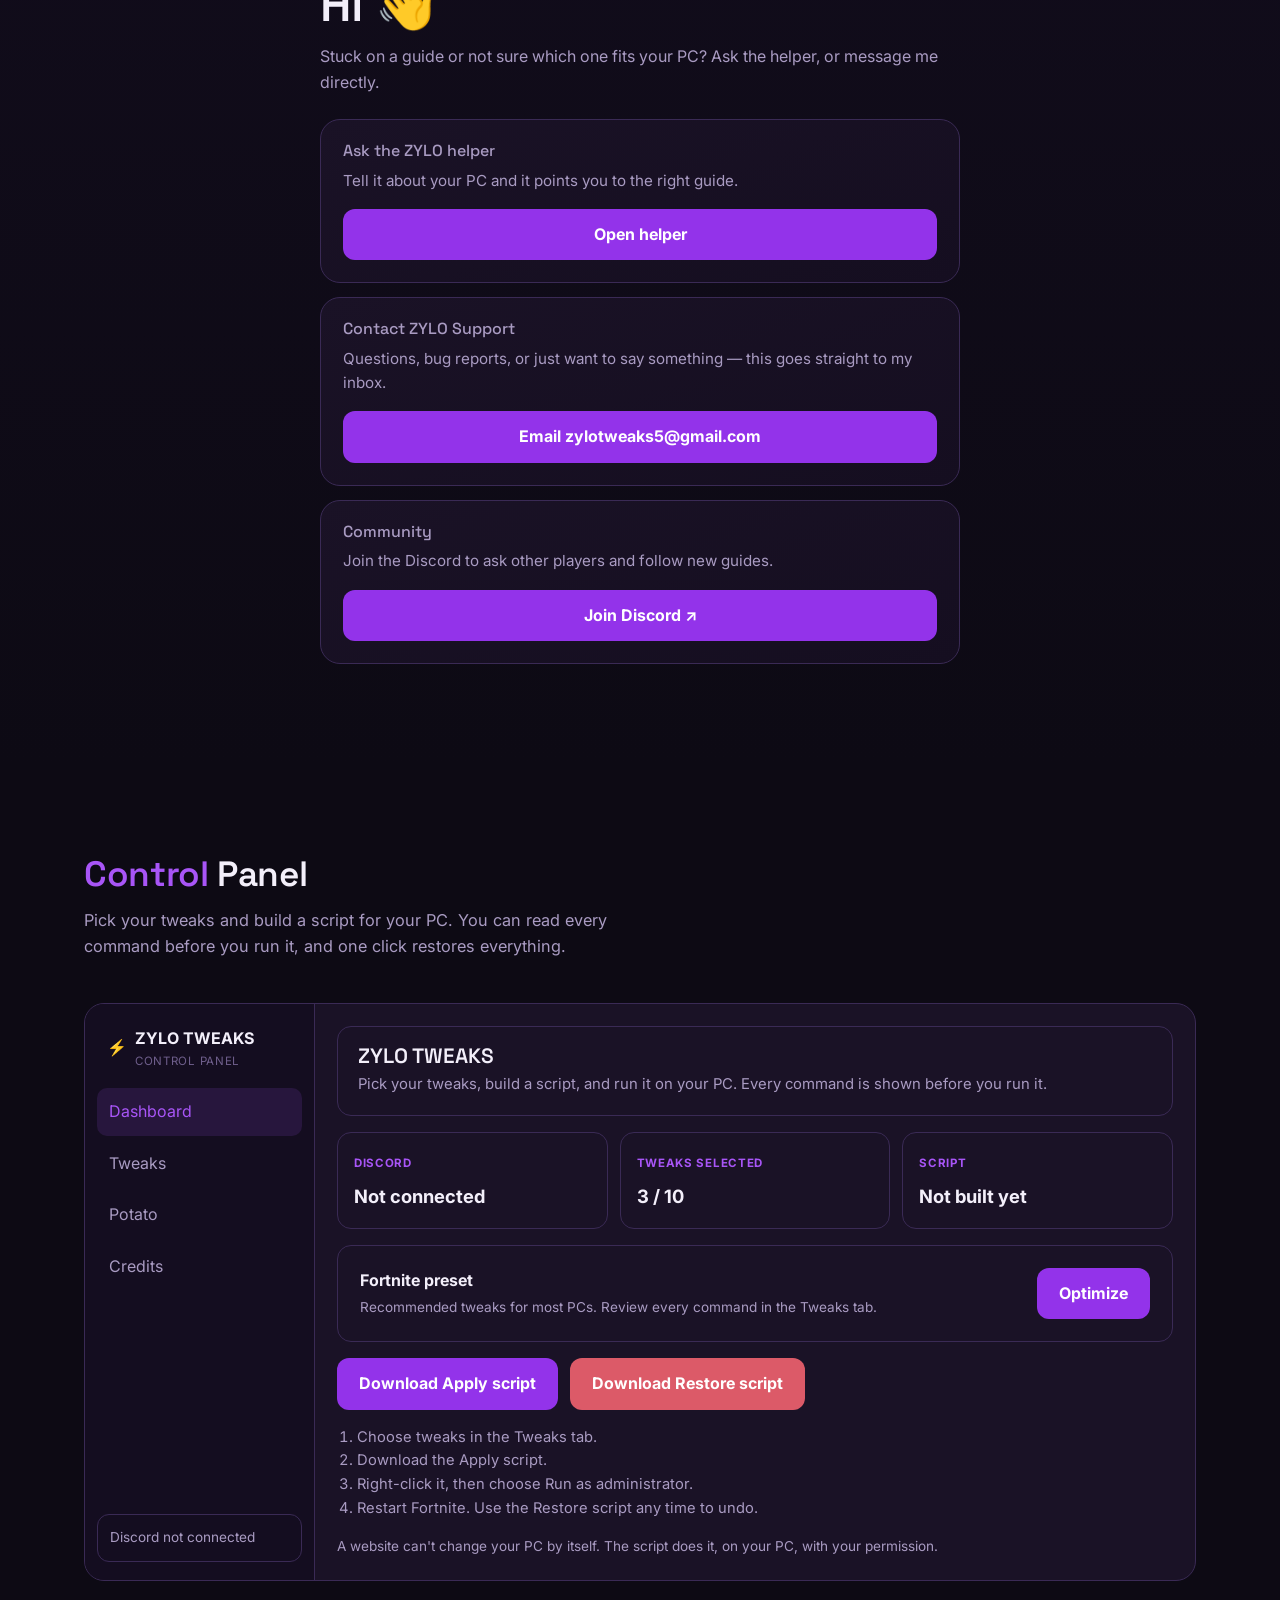
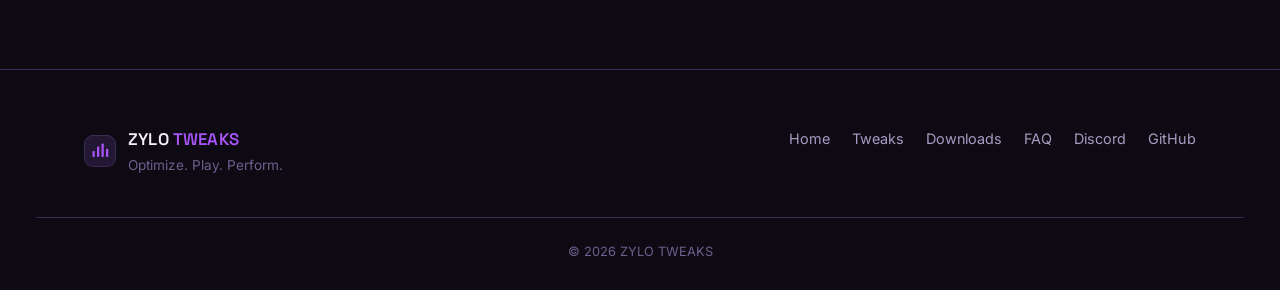
==== commit f55f28aa: "Add files via upload" ====
--- a/index.html
+++ b/index.html
@@ -20,8 +20,8 @@
 <link rel="preconnect" href="https://fonts.googleapis.com">
 <link rel="preconnect" href="https://fonts.gstatic.com" crossorigin>
 <link href="https://fonts.googleapis.com/css2?family=Space+Grotesk:wght@500;600;700&family=Inter:wght@400;500;600;700&family=JetBrains+Mono:wght@400;500;600&display=swap" rel="stylesheet">
-<link rel="stylesheet" href="style.css">
-<link rel="stylesheet" href="theme-purple.css">
+<link rel="stylesheet" href="style.css?v=4">
+<link rel="stylesheet" href="theme-purple.css?v=4">
 </head>
 <body>
 
@@ -824,9 +824,9 @@
   </div>
 </div>
 
-<script src="script.js"></script>
-<script src="enhance.js"></script>
-<script src="helper.js"></script>
-<script src="panel.js"></script>
+<script src="script.js?v=4"></script>
+<script src="enhance.js?v=4"></script>
+<script src="helper.js?v=4"></script>
+<script src="panel.js?v=4"></script>
 </body>
 </html>
